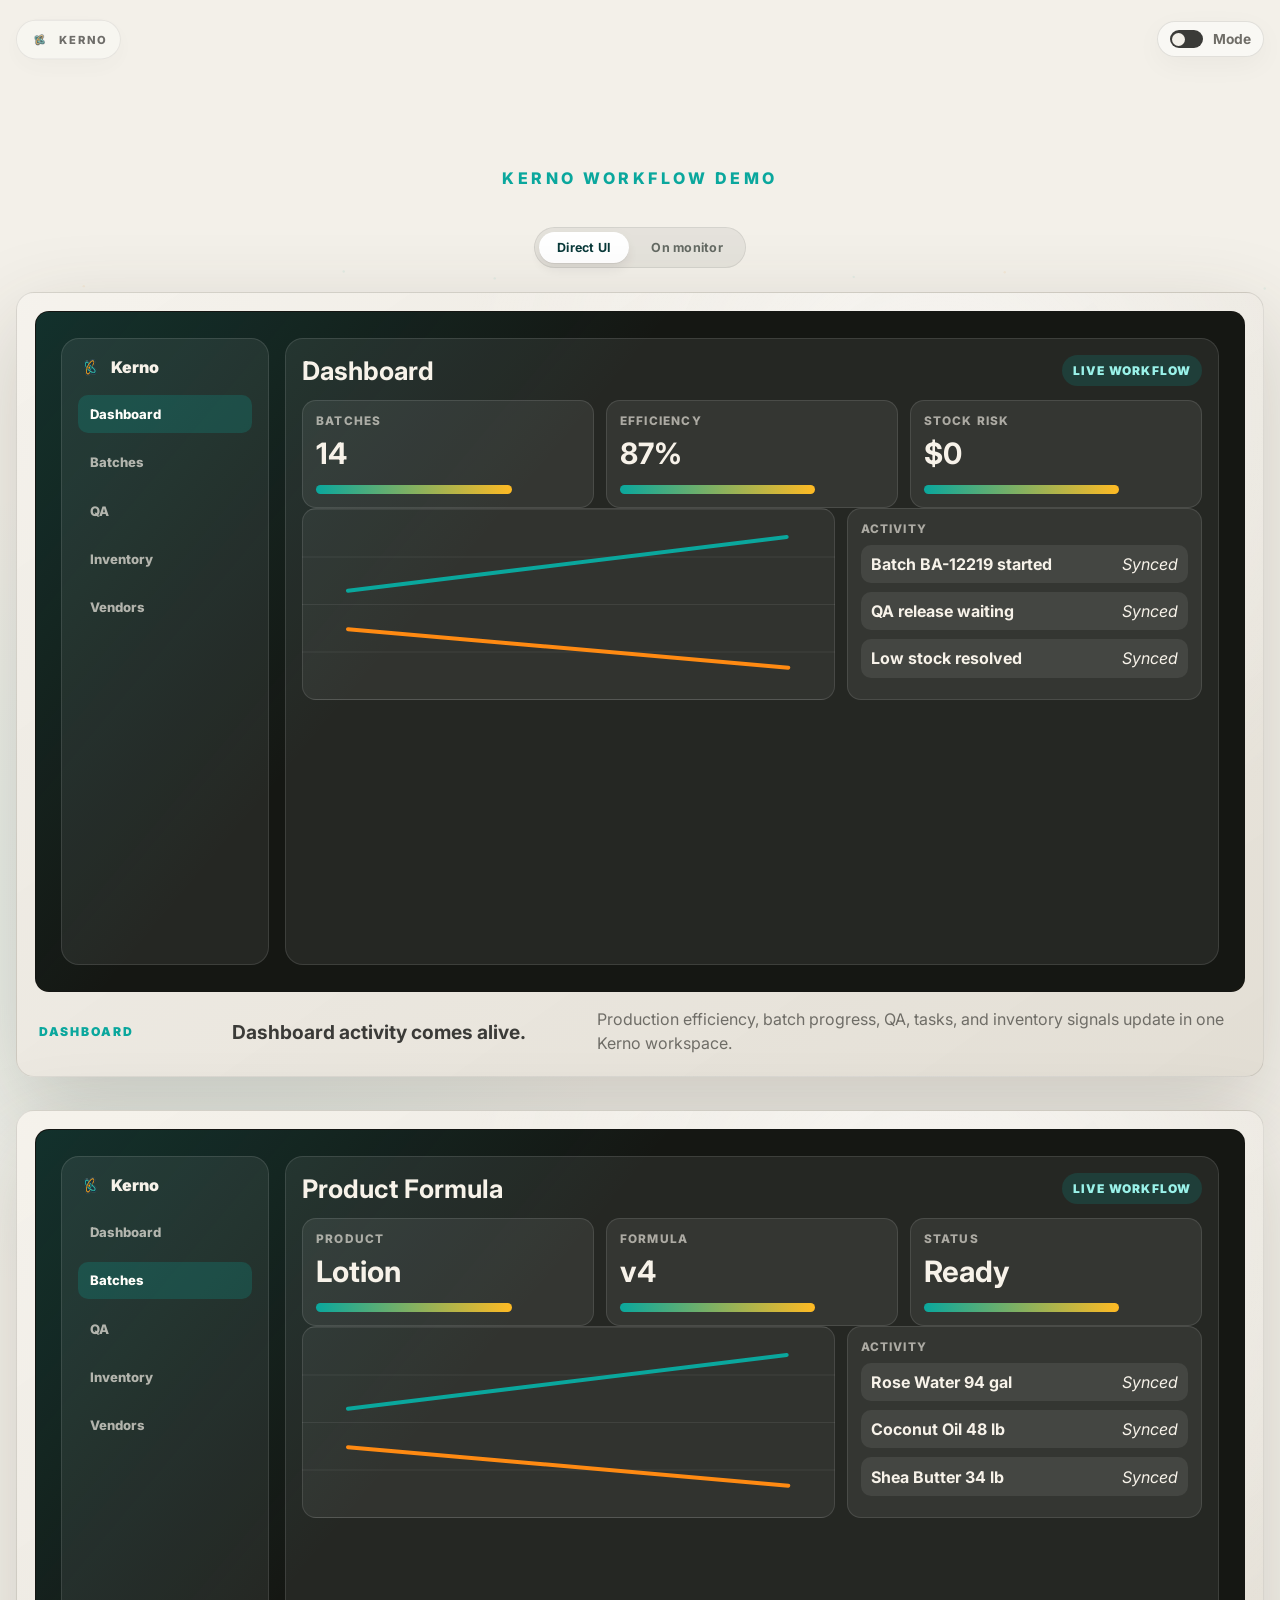
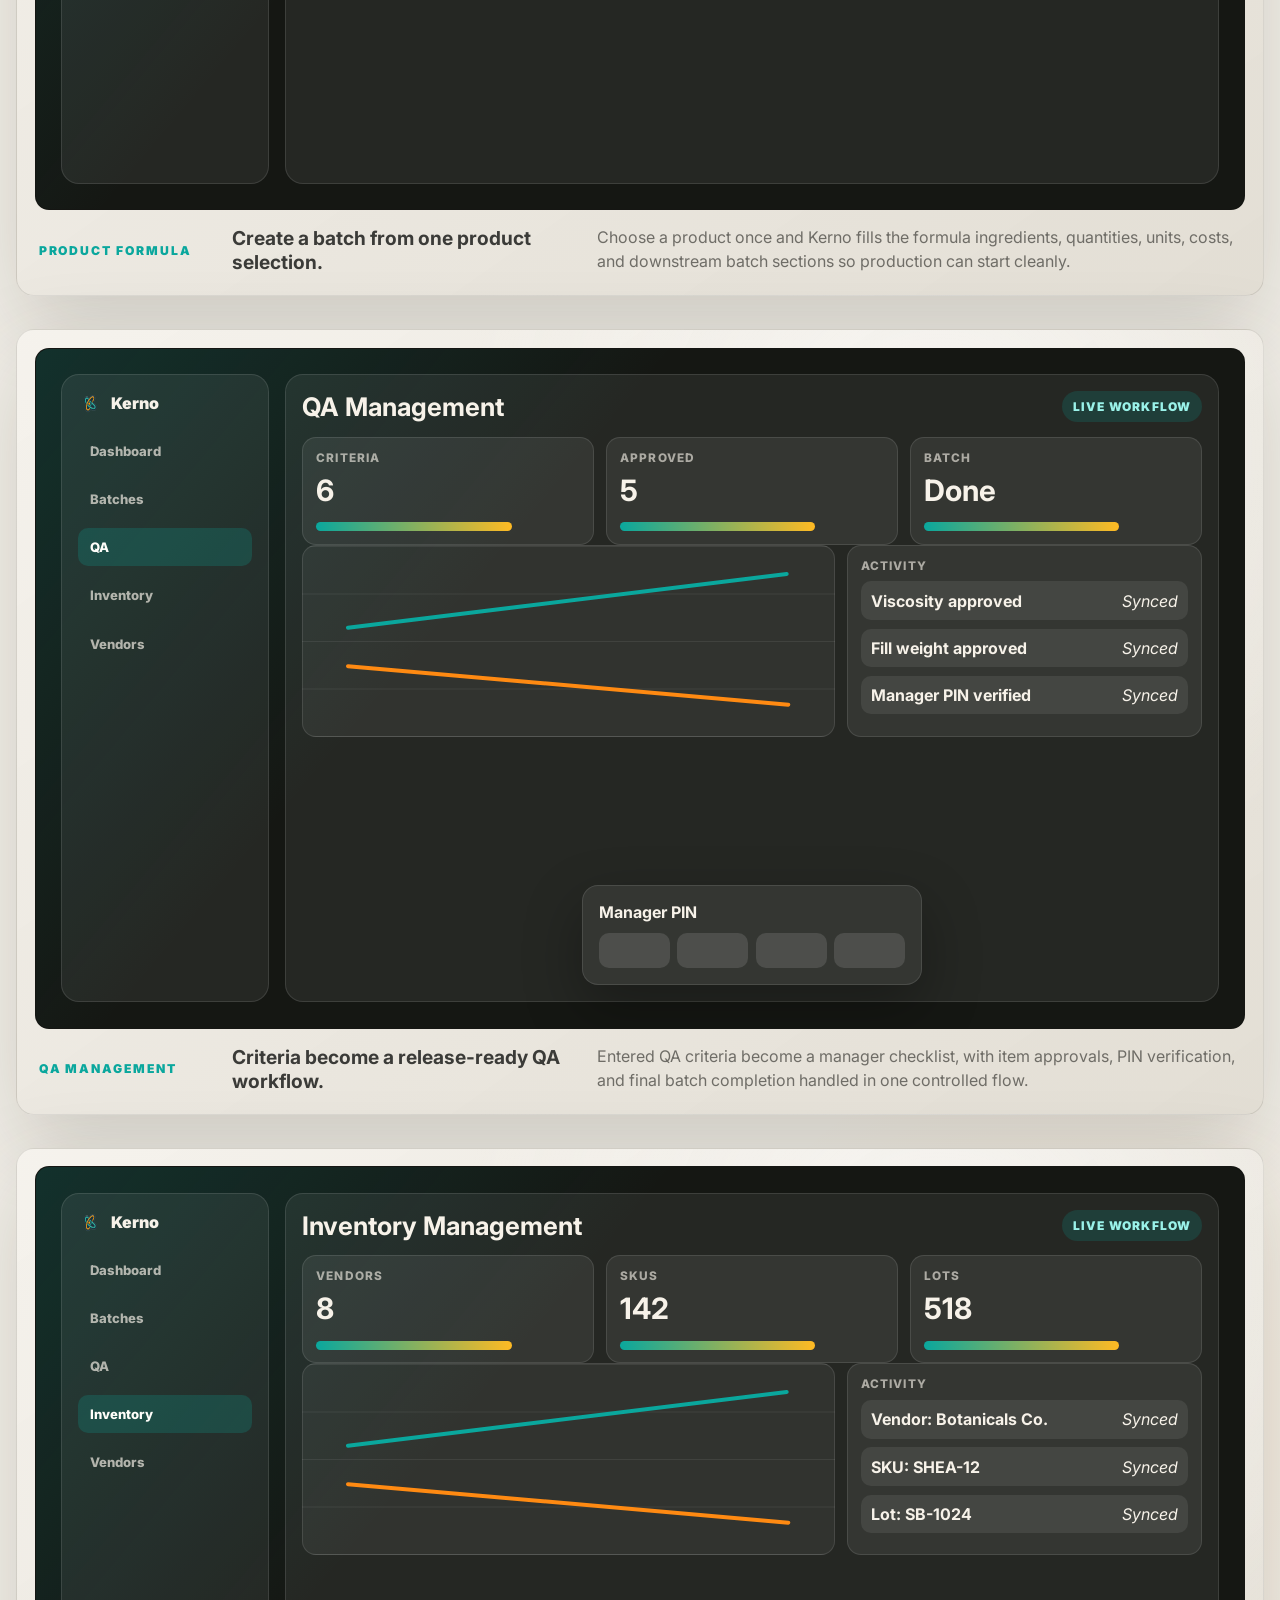
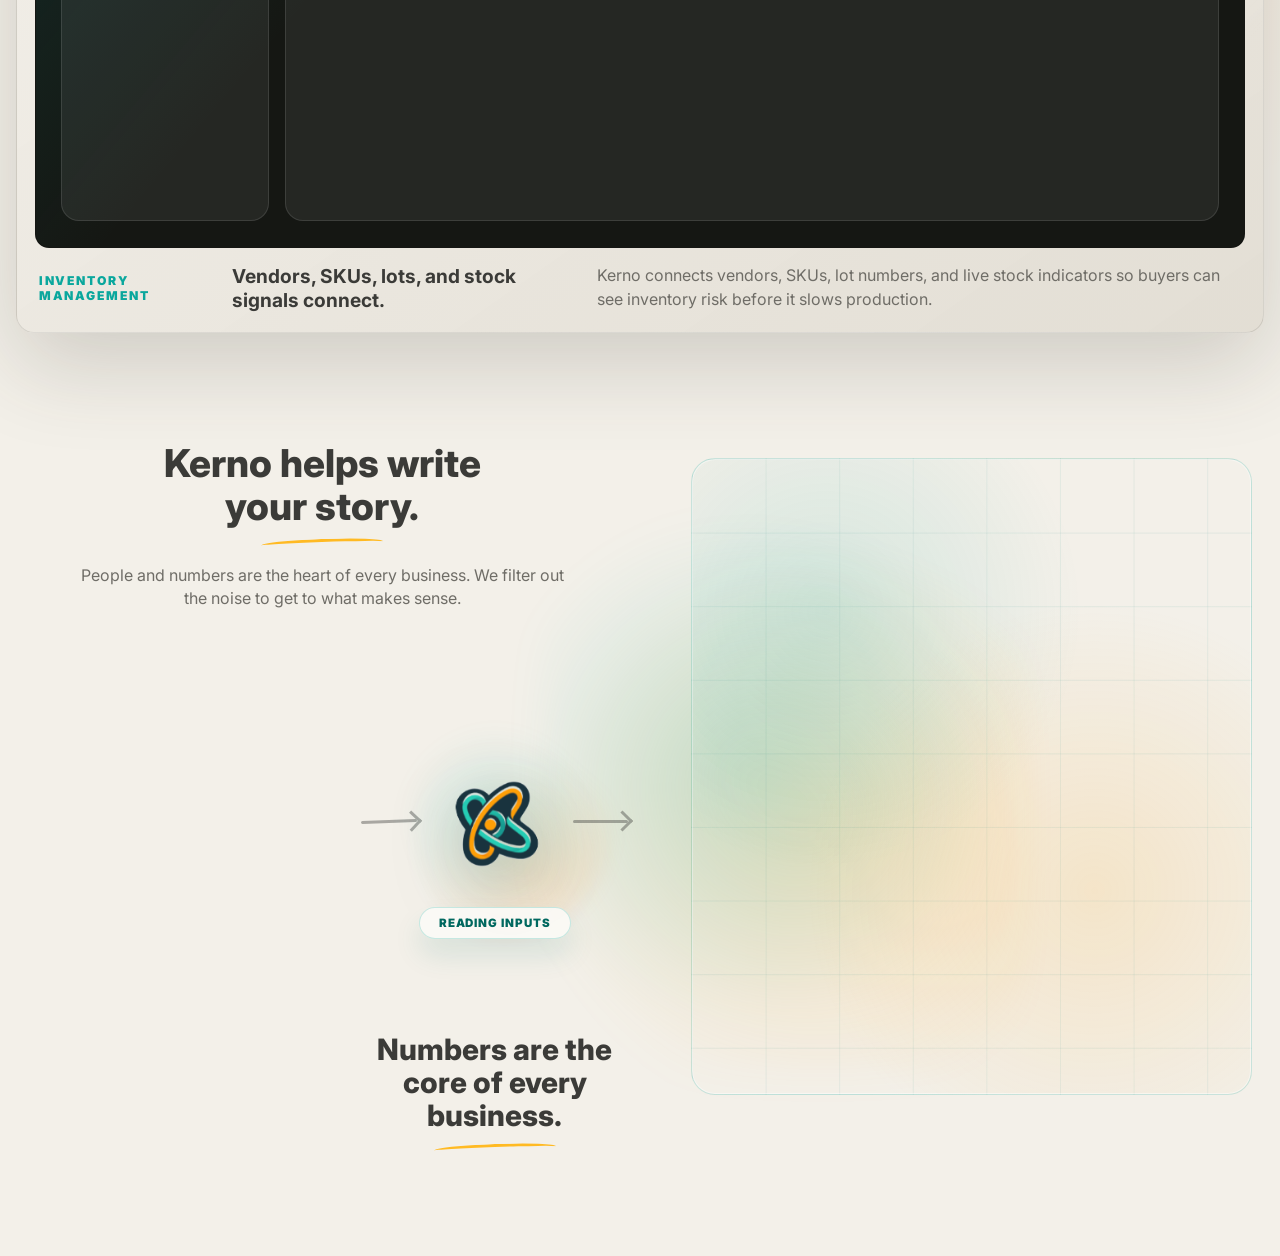
==== index.html @ 2cfb5cd4 "Update Kerno preview assets" ====
<!doctype html>
<html lang="en">
  <head>
    <meta charset="utf-8" />
    <meta name="viewport" content="width=device-width, initial-scale=1" />
    <meta name="description" content="Kerno workflow command center demo." />
    <title>Kerno | Workflow Command Center Demo</title>
    <link
      rel="icon"
      href='data:image/svg+xml,<svg xmlns="http://www.w3.org/2000/svg" viewBox="0 0 64 64"><rect width="64" height="64" rx="14" fill="%23009f93"/><path d="M18 17h28v8H27v8h16v8H27v12h-9z" fill="%23fffefa"/></svg>'
    />
    <link rel="preconnect" href="https://fonts.googleapis.com" />
    <link rel="preconnect" href="https://fonts.gstatic.com" crossorigin />
    <link
      href="https://fonts.googleapis.com/css2?family=Caveat:wght@500;600;700&family=Instrument+Serif:ital@0;1&family=Inter:wght@400;500;600;700;800&display=swap"
      rel="stylesheet"
    />
    <link rel="stylesheet" href="/styles.css" />
  </head>
  <body>
    <canvas id="ambientCanvas" class="ambient-canvas" aria-hidden="true"></canvas>
    <a class="skip-link" href="#demo">Skip to demo</a>

    <header class="topbar" aria-label="Primary">
      <a class="brand brand-subtle" href="#top" aria-label="Kerno">
        <img class="brand-logo" src="/kerno-logo.png" alt="" />
        <span>Kerno</span>
      </a>
      <button class="theme-toggle magnetic" type="button" aria-label="Toggle light or dark mode" data-theme-toggle>
        <span class="toggle-track"><span class="toggle-thumb"></span></span>
        <span>Mode</span>
      </button>
    </header>

    <main id="top">
      <section class="intro demo-hero" aria-labelledby="hero-title">
        <p class="eyebrow">Kerno Workflow Demo</p>
        <h1 id="hero-title" class="visually-hidden">Kerno workflow demo</h1>
      </section>

      <section class="demo-showcase" id="demo" aria-label="Kerno workflow video demo" data-display="direct">
        <div class="display-toggle" role="tablist" aria-label="Display mode">
          <button type="button" class="display-toggle-btn is-active" data-display-mode="direct" role="tab" aria-selected="true">Direct UI</button>
          <button type="button" class="display-toggle-btn" data-display-mode="monitor" role="tab" aria-selected="false">On monitor</button>
        </div>
        <div class="demo-workbench">
          <article class="demo-feature demo-feature--dashboard">
            <div class="demo-player-card">
              <div class="demo-player-shell">
                <video
                  class="workflow-video"
                  src="/assets/videos/kerno-dashboard-demo.mp4"
                  poster="/assets/videos/kerno-dashboard-demo.svg"
                  autoplay
                  muted
                  loop
                  playsinline
                ></video>
                <div class="video-fallback" data-fallback="dashboard" aria-hidden="true"></div>
              </div>
              <div class="demo-caption">
                <span>Dashboard</span>
                <strong>Dashboard activity comes alive.</strong>
                <p>Production efficiency, batch progress, QA, tasks, and inventory signals update in one Kerno workspace.</p>
              </div>
            </div>
          </article>

          <article class="demo-feature demo-feature--formula">
            <div class="demo-player-card">
              <div class="demo-player-shell">
                <video
                  class="workflow-video"
                  src="/assets/videos/kerno-product-formula-demo.mp4"
                  poster="/assets/videos/kerno-product-formula-demo.svg"
                  autoplay
                  muted
                  loop
                  playsinline
                ></video>
                <div class="video-fallback" data-fallback="formula" aria-hidden="true"></div>
              </div>
              <div class="demo-caption">
                <span>Product Formula</span>
                <strong>Create a batch from one product selection.</strong>
                <p>Choose a product once and Kerno fills the formula ingredients, quantities, units, costs, and downstream batch sections so production can start cleanly.</p>
              </div>
            </div>
          </article>

          <article class="demo-feature demo-feature--qa">
            <div class="demo-player-card">
              <div class="demo-player-shell">
                <video
                  class="workflow-video"
                  src="/assets/videos/kerno-qa-management-demo.mp4"
                  poster="/assets/videos/kerno-qa-management-demo.svg"
                  autoplay
                  muted
                  loop
                  playsinline
                ></video>
                <div class="video-fallback" data-fallback="qa" aria-hidden="true"></div>
              </div>
              <div class="demo-caption">
                <span>QA Management</span>
                <strong>Criteria become a release-ready QA workflow.</strong>
                <p>Entered QA criteria become a manager checklist, with item approvals, PIN verification, and final batch completion handled in one controlled flow.</p>
              </div>
            </div>
          </article>

          <article class="demo-feature demo-feature--inventory">
            <div class="demo-player-card">
              <div class="demo-player-shell">
                <video
                  class="workflow-video"
                  src="/assets/videos/kerno-inventory-management-demo.mp4"
                  poster="/assets/videos/kerno-inventory-management-demo.svg"
                  autoplay
                  muted
                  loop
                  playsinline
                ></video>
                <div class="video-fallback" data-fallback="inventory" aria-hidden="true"></div>
              </div>
              <div class="demo-caption">
                <span>Inventory Management</span>
                <strong>Vendors, SKUs, lots, and stock signals connect.</strong>
                <p>Kerno connects vendors, SKUs, lot numbers, and live stock indicators so buyers can see inventory risk before it slows production.</p>
              </div>
            </div>
          </article>
        </div>
      </section>

      <section class="kerno-flow" id="kernoFlow" aria-labelledby="kernoTitle" data-loop-phase="idle">
        <div class="kerno-stage">
          <div class="kerno-copy-panel">
            <h2 id="kernoTitle">Kerno helps write<br />your story.</h2>
            <span class="copy-swoosh" aria-hidden="true"></span>
            <p>People and numbers are the heart of every business. We filter out the noise to get to what makes sense.</p>
          </div>

          <div class="manual-chaos" aria-label="Manual work before Kerno">
            <!-- Each item is hidden by default and only appears during its own cycle phase.
                 An item enters from off-screen left (placed by a brief hand silhouette),
                 settles briefly at the drop point, then is absorbed into the Kerno core.
                 It never returns — the next cycle introduces the next input. -->
            <article class="sticky-note sticky-note--stock flow-token cycle-item cycle-item--stock" aria-hidden="true">
              <span>Coconut oil down to<br />10 lb — order before<br />Friday's lotion run</span>
            </article>
            <div class="spreadsheet-token spreadsheet-token--b flow-token cycle-item cycle-item--batch" data-file="Batch_Schedule_May.xlsx" aria-hidden="true"></div>
            <article class="sticky-note sticky-note--vendor flow-token cycle-item cycle-item--po" aria-hidden="true">
              <span>Vanilla Haze still owes<br />ETA on PO #4421 —<br />call before noon</span>
            </article>
            <div class="spreadsheet-token spreadsheet-token--a flow-token cycle-item cycle-item--impact" data-file="Inventory_Counts_Week22.xlsx" aria-hidden="true"></div>
            <!-- Hand silhouette — moves in from off-screen left to place each item,
                 then retracts. Single shared element; CSS retimes per phase. -->
            <span class="ingest-hand" aria-hidden="true">
              <svg viewBox="0 0 64 64" width="64" height="64">
                <path d="M2 36 L18 30 C22 28, 28 27, 34 28 L48 30 L48 38 L34 42 C28 44, 22 44, 18 42 L2 42 Z"
                      fill="#d8c2a3" stroke="#a78663" stroke-width="0.8" stroke-linejoin="round"/>
                <path d="M14 30 L14 22 C14 19, 18 19, 18 22 L18 30"
                      fill="#d8c2a3" stroke="#a78663" stroke-width="0.6"/>
                <path d="M22 28 L22 19 C22 16, 26 16, 26 19 L26 29"
                      fill="#d8c2a3" stroke="#a78663" stroke-width="0.6"/>
                <path d="M30 28 L30 21 C30 18, 34 18, 34 21 L34 29"
                      fill="#d8c2a3" stroke="#a78663" stroke-width="0.6"/>
                <path d="M38 28 L38 23 C38 21, 42 21, 42 23 L42 30"
                      fill="#d8c2a3" stroke="#a78663" stroke-width="0.6"/>
              </svg>
            </span>
          </div>

          <div class="kerno-engine" aria-label="Kerno processing engine">
            <div class="funnel-line funnel-line--left" aria-hidden="true"></div>
            <div class="kerno-core" id="kernoMark">
              <div class="processing-orbit" aria-hidden="true"></div>
              <img src="/kerno-logo.png" alt="Kerno logo" class="kerno-logo" />
              <span class="processing-label" id="processingLabel">Reading inputs</span>
            </div>
            <div class="funnel-line funnel-line--right" aria-hidden="true"></div>
          </div>

          <div class="organized-output" aria-label="Organized Kerno output">
            <div class="kerno-dashboard-preview kerno-module-field">
              <div class="dash-main">
                <div class="activity-strip dash-focus-surface" data-output="impact">
                  <strong>Activity Summary</strong>
                  <span data-output="impact" id="activityBadge">Production Efficiency: 87%</span>
                </div>

                <div class="dash-metrics">
                  <article class="dash-metric dash-focus-surface dash-metric--progress" data-output="batch">
                    <b id="metricProgressLabel">14 batches in progress</b>
                    <span class="metric-delta" id="metricProgressDelta">+1 batch</span>
                    <small id="metricProgressMeta">Production Cost</small>
                    <strong id="metricProgressValue">$12,400</strong>
                    <em id="metricProgressNote">Batch protected</em>
                  </article>
                  <article class="dash-metric dash-focus-surface dash-metric--waiting" data-output="stock">
                    <b id="metricWaitingLabel">5 batches waiting</b>
                    <span class="metric-delta" id="metricWaitingDelta">+$1,650 risk</span>
                    <small id="metricWaitingMeta">Value at Risk</small>
                    <strong id="metricWaitingValue">$6,200</strong>
                    <em id="metricWaitingNote">Stock issue found</em>
                  </article>
                  <article class="dash-metric dash-focus-surface dash-metric--qa" data-output="po">
                    <b id="metricQaLabel">Supplier follow-up</b>
                    <span class="metric-delta" id="metricQaDelta">PO updated</span>
                    <small id="metricQaMeta">PO Status</small>
                    <strong id="metricQaValue">Awaiting date</strong>
                    <em id="metricQaNote">Request sent</em>
                  </article>
                </div>

                <div class="dash-grid">
                  <article class="production-chart dash-focus-surface" data-output="chart">
                    <div class="chart-head">
                      <strong>Production Rate</strong>
                      <span><i></i>Completed</span>
                      <span><i></i>In progress</span>
                    </div>
                    <svg viewBox="0 0 360 180" role="img" aria-label="Production chart updating" class="prod-chart-svg">
                      <path class="chart-grid" d="M24 28H336M24 64H336M24 100H336M24 136H336" />
                      <path class="chart-fill" id="chartFill" d="M24 124 L76 102 L128 86 L180 52 L232 74 L284 102 L336 58 L336 154 L24 154 Z" />
                      <path class="chart-line chart-line--done" id="chartDone" d="M24 124 L76 102 L128 86 L180 52 L232 74 L284 102 L336 58" />
                      <path class="chart-line chart-line--work" id="chartWork" d="M24 140 L76 120 L128 130 L180 108 L232 144 L284 118 L336 96" />
                      <!-- Live ticker dot — JS positions it at the rightmost endpoint of the done line -->
                      <circle id="chartPulse" class="chart-pulse" cx="336" cy="58" r="3.4" />
                      <circle id="chartPulseRing" class="chart-pulse-ring" cx="336" cy="58" r="3.4" />
                    </svg>
                  </article>

                  <article class="stockout-card dash-focus-surface" data-output="stock">
                    <strong id="stockoutTitle">Inventory Stockout</strong>
                    <div class="mini-bars" aria-hidden="true">
                      <span id="stockBarA" style="--bar: 52%"><b>25</b><em>Shea Butter</em></span>
                      <span class="green" id="stockBarB" style="--bar: 90%"><b>45</b><em>Rose Extract</em></span>
                      <span class="red" id="stockBarC" style="--bar: 22%"><b>10</b><em>Coconut Oil</em></span>
                    </div>
                  </article>
                </div>

                <div class="dash-chips dash-focus-surface" data-output="impact" aria-label="Live operational updates">
                  <span id="impactChipA">+ PO drafted</span>
                  <span id="impactChipB">+ Batch queued</span>
                  <span id="impactChipC">+ Cost risk flagged</span>
                </div>

                <article class="business-impact dash-focus-surface dash-focus-persistent" data-output="impact">
                  <b id="impactTitle">Kerno turns the note into business movement.</b>
                  <span id="impactBody">It detects the shortage, protects the waiting batch, drafts the supplier follow-up, and refreshes the dashboard so the team knows what changed.</span>
                </article>
              </div>

              <div class="dash-action-menu" id="dashActionMenu" aria-hidden="true">
                <button type="button" class="dash-action-item is-undo" id="dashUndoAction" tabindex="-1">Undo recent automation</button>
                <button type="button" class="dash-action-item" tabindex="-1">View activity log</button>
                <button type="button" class="dash-action-item" tabindex="-1">Open batch details</button>
              </div>

              <div class="dash-cursor" id="dashCursor" aria-hidden="true">
                <span class="dash-cursor-tip"></span>
              </div>
            </div>
          </div>

          <div class="kerno-bottom-copy">
            <strong>Numbers are the<br />core of every business.</strong>
            <span class="copy-swoosh" aria-hidden="true"></span>
          </div>
        </div>
      </section>
    </main>

    <script type="module" src="/script.js"></script>
  <!-- Cloudflare Pages Analytics --><script defer src='https://static.cloudflareinsights.com/beacon.min.js' data-cf-beacon='{"token": "b885cd24268b4ca9bf0bc2f19086f898"}'></script><!-- Cloudflare Pages Analytics --></body>
</html>
---- styles.css ----
:root {
  color-scheme: light;
  --bg: #f3f0e9;
  --paper: #fbfaf6;
  --paper-soft: #f5f2ec;
  --surface: rgba(255, 255, 252, 0.9);
  --ink: #3b3b38;
  --muted: #6f6d67;
  --quiet: #aaa59b;
  --line: rgba(44, 43, 38, 0.12);
  --line-strong: rgba(44, 43, 38, 0.2);
  --accent: #0aa79d;
  --accent-dark: #00685f;
  --orange: #ff8a12;
  --yellow: #ffba23;
  --blue: #176bc2;
  --green: #03a95a;
  --red: #ee120c;
  --shadow: 0 22px 60px rgba(59, 55, 45, 0.14);
  --shadow-strong: 0 30px 90px rgba(58, 54, 45, 0.2);
  --radius: 18px;
  --radius-sm: 10px;
  --max: 1380px;
  --ease: cubic-bezier(0.22, 1, 0.36, 1);
  --spring: cubic-bezier(0.16, 1.22, 0.32, 1);
}

[data-theme="dark"] {
  color-scheme: dark;
  --bg: #11120f;
  --paper: #1b1c18;
  --paper-soft: #22231f;
  --surface: rgba(31, 32, 28, 0.9);
  --ink: #f5f1e9;
  --muted: #c5bfb4;
  --quiet: #817c73;
  --line: rgba(245, 241, 233, 0.13);
  --line-strong: rgba(245, 241, 233, 0.22);
  --shadow: 0 22px 60px rgba(0, 0, 0, 0.34);
  --shadow-strong: 0 30px 90px rgba(0, 0, 0, 0.46);
}

* { box-sizing: border-box; }
html { scroll-behavior: smooth; }
body {
  min-width: 320px;
  margin: 0;
  background:
    radial-gradient(circle at 16% 20%, rgba(10, 167, 157, 0.08), transparent 28rem),
    radial-gradient(circle at 84% 68%, rgba(255, 138, 18, 0.08), transparent 25rem),
    var(--bg);
  color: var(--ink);
  font-family: Inter, system-ui, sans-serif;
  letter-spacing: 0;
}

button, a { font: inherit; color: inherit; }
button { border: 0; }
a { text-decoration: none; }
:focus-visible {
  outline: 3px solid color-mix(in srgb, var(--accent) 65%, white);
  outline-offset: 4px;
}

.visually-hidden {
  position: absolute;
  width: 1px;
  height: 1px;
  padding: 0;
  margin: -1px;
  overflow: hidden;
  clip: rect(0, 0, 0, 0);
  white-space: nowrap;
  border: 0;
}

.ambient-canvas {
  position: fixed;
  inset: 0;
  z-index: -2;
  width: 100%;
  height: 100%;
  opacity: 0.42;
}

.skip-link {
  position: fixed;
  left: 1rem;
  top: 1rem;
  z-index: 50;
  transform: translateY(-140%);
  padding: 0.7rem 0.9rem;
  border-radius: 999px;
  background: var(--paper);
  border: 1px solid var(--line);
}
.skip-link:focus { transform: translateY(0); }

.topbar {
  width: min(var(--max), calc(100% - 2rem));
  margin: 0 auto;
  padding: 1.1rem 0;
  display: flex;
  align-items: center;
  justify-content: space-between;
  gap: 1rem;
}

.brand, .theme-toggle {
  display: inline-flex;
  align-items: center;
  gap: 0.65rem;
  border: 1px solid var(--line);
  border-radius: 999px;
  background: color-mix(in srgb, var(--paper) 84%, transparent);
  box-shadow: 0 8px 28px rgba(0, 0, 0, 0.04);
}
.brand {
  padding: 0.62rem 0.85rem;
  font-weight: 800;
  font-size: 0.76rem;
  letter-spacing: 0.18em;
  text-transform: uppercase;
}
.brand-subtle {
  opacity: 0.72;
  transform: scale(0.92);
  transform-origin: left center;
  transition: opacity 220ms var(--ease), transform 220ms var(--ease);
}
.brand-subtle:hover {
  opacity: 1;
  transform: scale(0.96);
}
.brand-logo {
  width: 1.35rem;
  height: 1.35rem;
  object-fit: contain;
}
.theme-toggle {
  padding: 0.5rem 0.72rem;
  cursor: pointer;
  color: var(--muted);
  font-size: 0.86rem;
  font-weight: 700;
}
.toggle-track {
  width: 2.1rem;
  height: 1.15rem;
  padding: 0.16rem;
  border-radius: 999px;
  background: var(--ink);
}
.toggle-thumb {
  display: block;
  width: 0.82rem;
  height: 0.82rem;
  border-radius: 50%;
  background: var(--bg);
  transition: transform 240ms var(--ease);
}
[data-theme="dark"] .toggle-thumb { transform: translateX(0.95rem); }

.intro {
  width: min(var(--max), calc(100% - 2rem));
  margin: 0 auto;
  padding: clamp(2rem, 5vw, 4.7rem) 0 clamp(2rem, 4vw, 3.8rem);
  text-align: center;
}
.eyebrow {
  margin: 0 0 0.85rem;
  color: var(--accent);
  font-size: clamp(0.78rem, 0.68rem + 0.45vw, 1rem);
  font-weight: 800;
  letter-spacing: 0.22em;
  text-transform: uppercase;
}
h1, h2, h3, p { margin-top: 0; }
h1 {
  margin-bottom: 1.2rem;
  font-size: clamp(3rem, 6.2vw, 6.25rem);
  line-height: 0.98;
  font-weight: 800;
}
h1 em {
  font-family: "Instrument Serif", Georgia, serif;
  font-weight: 400;
}
.intro p:not(.eyebrow) {
  width: min(860px, 100%);
  margin: 0 auto;
  color: var(--muted);
  font-size: clamp(1.08rem, 1.7vw, 1.55rem);
  line-height: 1.42;
}

.demo-shell {
  width: min(var(--max), calc(100% - 2rem));
  margin: 0 auto;
  display: grid;
  grid-template-columns: minmax(330px, 0.7fr) minmax(650px, 1fr);
  gap: 1.25rem;
  align-items: stretch;
  padding-bottom: clamp(2.4rem, 5vw, 5rem);
}

.capability-column {
  position: relative;
  z-index: 2;
}
.capability-list {
  display: grid;
  gap: 0.75rem;
}
.capability-card {
  position: relative;
  display: grid;
  grid-template-columns: 3.25rem 1fr;
  gap: 1rem;
  width: 100%;
  padding: 1.18rem 1.25rem;
  border: 1px solid transparent;
  border-radius: var(--radius);
  background: color-mix(in srgb, var(--paper) 78%, transparent);
  box-shadow: 0 10px 24px rgba(42, 39, 32, 0.04);
  text-align: left;
  cursor: pointer;
  transition: transform 240ms var(--spring), background 240ms var(--ease), border 240ms var(--ease), box-shadow 240ms var(--ease);
  overflow: hidden;
}
.capability-card::before {
  content: "";
  position: absolute;
  inset: 0 auto 0 0;
  width: 5px;
  background: var(--accent);
  opacity: 0;
}
.capability-card:hover { transform: translateX(4px); box-shadow: var(--shadow); }
.capability-card[aria-selected="true"] {
  background: var(--paper);
  border-color: var(--line);
  box-shadow: var(--shadow);
}
.capability-card[aria-selected="true"]::before { opacity: 1; }
.capability-card.is-expanded {
  min-height: 220px;
}
.cap-icon {
  display: grid;
  place-items: center;
  width: 3.25rem;
  height: 3.25rem;
  border-radius: var(--radius-sm);
  background: color-mix(in srgb, var(--accent) 12%, var(--paper-soft));
  color: var(--accent-dark);
  font-weight: 900;
}
.cap-copy strong {
  display: block;
  margin-bottom: 0.45rem;
  font-size: clamp(1.15rem, 1.6vw, 1.55rem);
}
.cap-copy span {
  display: block;
  color: var(--muted);
  font-size: clamp(0.96rem, 1.25vw, 1.18rem);
  line-height: 1.38;
}
.cap-detail {
  display: grid;
  grid-column: 2;
  grid-template-rows: 0fr;
  transition: grid-template-rows 280ms var(--ease), margin 280ms var(--ease);
}
.cap-detail > div {
  overflow: hidden;
}
.capability-card.is-expanded .cap-detail {
  grid-template-rows: 1fr;
  margin-top: 0.9rem;
}
.cap-detail p {
  margin: 0 0 0.8rem;
  color: var(--muted);
  line-height: 1.48;
}
.cap-detail ul {
  display: grid;
  gap: 0.45rem;
  margin: 0;
  padding: 0;
  list-style: none;
}
.cap-detail li {
  display: flex;
  gap: 0.5rem;
  color: var(--ink);
  font-size: 0.92rem;
}
.cap-detail li::before {
  content: "";
  width: 0.45rem;
  height: 0.45rem;
  margin-top: 0.42rem;
  border-radius: 50%;
  background: var(--accent);
  flex: 0 0 auto;
}
.command-center {
  position: relative;
  min-height: auto;
  padding: 1rem 1.05rem 1.15rem;
  border: 1px solid var(--line);
  border-radius: 34px;
  background: linear-gradient(145deg, color-mix(in srgb, var(--paper-soft) 94%, transparent), color-mix(in srgb, #d9d3c7 70%, var(--paper)));
  box-shadow: var(--shadow-strong);
  overflow: hidden;
  transform-style: preserve-3d;
  transform: perspective(1200px) rotateX(var(--rx, 0deg)) rotateY(var(--ry, 0deg));
  transition: transform 360ms var(--ease);
}
.stage-light {
  position: absolute;
  inset: -30%;
  background: radial-gradient(circle at var(--mx, 50%) var(--my, 38%), rgba(255, 255, 255, 0.7), transparent 26rem);
  pointer-events: none;
}
.section-one-header,
.section-one-overview,
.section-one-stage {
  position: relative;
  z-index: 2;
}
.section-one-header {
  display: flex;
  align-items: flex-start;
  justify-content: space-between;
  gap: 1rem;
  margin-bottom: 0.95rem;
}
.section-one-header .eyebrow {
  margin-bottom: 0.45rem;
}
.section-one-header h2 {
  margin: 0;
  font-size: clamp(1.9rem, 2.7vw, 2.95rem);
  line-height: 0.98;
}
.section-one-status {
  display: grid;
  gap: 0.35rem;
  max-width: 24rem;
  padding: 0.95rem 1rem;
  border: 1px solid var(--line);
  border-radius: 18px;
  background: color-mix(in srgb, var(--paper) 88%, transparent);
  box-shadow: 0 18px 34px rgba(52, 45, 34, 0.08);
}
.section-one-status span {
  color: var(--accent);
  font-size: 0.72rem;
  font-weight: 900;
  letter-spacing: 0.16em;
  text-transform: uppercase;
}
.section-one-status strong {
  color: var(--ink);
  font-size: 0.88rem;
  line-height: 1.45;
}
.section-one-overview {
  display: block;
  margin-bottom: 0.95rem;
}
.mini-kerno-shell {
  display: grid;
  grid-template-columns: 118px minmax(0, 1fr);
  border: 1px solid rgba(31, 59, 69, 0.12);
  border-radius: 26px;
  background: linear-gradient(180deg, rgba(255, 255, 252, 0.94), rgba(244, 241, 235, 0.98));
  box-shadow: 0 24px 42px rgba(53, 45, 35, 0.12);
  overflow: hidden;
}
.mini-kerno-nav {
  display: grid;
  align-content: start;
  gap: 0.28rem;
  padding: 1rem 0.7rem;
  background: linear-gradient(180deg, #315f6b, #183c48);
  color: white;
}
.mini-kerno-nav strong {
  margin: 0 auto 0.95rem;
  font-size: 1.05rem;
  letter-spacing: 0.08em;
  text-transform: uppercase;
}
.mini-kerno-nav span {
  display: block;
  padding: 0.56rem 0.68rem;
  border-radius: 10px;
  color: rgba(255, 255, 255, 0.78);
  font-size: 0.66rem;
  font-weight: 800;
}
.mini-kerno-nav .is-active {
  background: rgba(255, 255, 255, 0.16);
  color: white;
}
.mini-kerno-main {
  display: grid;
  gap: 0.7rem;
  padding: 0.95rem;
}
.mini-kerno-topbar,
.mini-kerno-activity,
.mini-surface-head {
  display: flex;
  align-items: center;
  justify-content: space-between;
  gap: 0.7rem;
}
.mini-kerno-topbar strong,
.mini-surface-head strong {
  font-size: 0.9rem;
}
.mini-kerno-actions,
.mini-activity-badges {
  display: flex;
  align-items: center;
  flex-wrap: wrap;
  justify-content: flex-end;
  gap: 0.45rem;
}
.mini-kerno-pill,
.mini-activity-badges span {
  padding: 0.38rem 0.62rem;
  border-radius: 999px;
  font-size: 0.64rem;
  font-weight: 900;
}
.mini-kerno-pill--accent {
  background: var(--accent);
  color: white;
}
.mini-kerno-pill--quiet {
  background: rgba(24, 60, 72, 0.08);
  color: #2b4d55;
}
.mini-kerno-activity {
  padding: 0.68rem 0.8rem;
  border: 1px solid rgba(31, 59, 69, 0.08);
  border-radius: 14px;
  background: white;
}
.mini-kerno-activity strong,
.mini-surface-head span {
  color: var(--muted);
  font-size: 0.68rem;
  font-weight: 800;
}
.mini-activity-badges span {
  border: 1px solid rgba(3, 169, 90, 0.22);
  background: rgba(3, 169, 90, 0.1);
  color: #058949;
}
.mini-activity-badges .is-warm {
  border-color: rgba(255, 138, 18, 0.24);
  background: rgba(255, 138, 18, 0.12);
  color: #9a6300;
}
.mini-kerno-stats {
  display: grid;
  grid-template-columns: repeat(4, minmax(0, 1fr));
  gap: 0.7rem;
}
.overview-card {
  padding: 0.95rem 1rem;
  border: 1px solid rgba(32, 38, 46, 0.08);
  border-radius: 16px;
  background: white;
  box-shadow: 0 18px 30px rgba(53, 45, 35, 0.08);
  transition: transform 320ms var(--spring), box-shadow 320ms var(--ease), border-color 320ms var(--ease), background 320ms var(--ease);
}
.overview-card span,
.overview-card small {
  display: block;
}
.overview-card .overview-chip {
  width: max-content;
  max-width: 100%;
  padding: 0.34rem 0.58rem;
  border-radius: 999px;
  background: color-mix(in srgb, var(--paper-soft) 65%, white);
  color: var(--muted);
  font-size: 0.64rem;
  font-weight: 800;
  letter-spacing: 0.04em;
}
.overview-card strong {
  display: block;
  margin: 0.38rem 0 0.25rem;
  color: #1d3338;
  font-size: 1.18rem;
}
.overview-card small {
  color: var(--muted);
  font-size: 0.72rem;
  line-height: 1.38;
}
.overview-card em {
  display: block;
  margin-top: 0.34rem;
  color: #0a785f;
  font-size: 0.68rem;
  font-style: normal;
  font-weight: 800;
}
.overview-card.is-active {
  transform: translateY(-4px);
  border-color: color-mix(in srgb, var(--accent) 38%, var(--line));
  box-shadow: 0 24px 40px rgba(8, 103, 96, 0.14), 0 0 0 5px rgba(10, 167, 157, 0.06);
}
.overview-card.is-amber .overview-chip { background: rgba(255, 186, 35, 0.18); color: #8a6000; }
.overview-card.is-red .overview-chip { background: rgba(230, 57, 70, 0.12); color: #ab2519; }
.overview-card.is-blue .overview-chip { background: rgba(31, 111, 235, 0.12); color: #165db1; }
.overview-card.is-green .overview-chip,
.overview-card.is-teal .overview-chip { background: rgba(3, 169, 90, 0.12); color: #077866; }
.overview-card.is-amber strong { color: #8a6000; }
.overview-card.is-red strong { color: #ab2519; }
.overview-card.is-blue strong { color: #165db1; }
.overview-card.is-green strong,
.overview-card.is-teal strong { color: #077866; }
.mini-kerno-lower {
  display: grid;
  grid-template-columns: minmax(0, 1.1fr) minmax(260px, 0.92fr);
  gap: 0.7rem;
}
.mini-kerno-chart,
.mini-kerno-tasks {
  padding: 0.82rem;
  border: 1px solid rgba(32, 38, 46, 0.08);
  border-radius: 18px;
  background: white;
  box-shadow: 0 16px 26px rgba(53, 45, 35, 0.08);
  transition: transform 280ms var(--spring), box-shadow 280ms var(--ease), border-color 280ms var(--ease);
}
.mini-kerno-chart.is-hot,
.mini-kerno-tasks.is-hot {
  border-color: color-mix(in srgb, var(--accent) 34%, var(--line));
  box-shadow: 0 22px 36px rgba(8, 103, 96, 0.1), 0 0 0 5px rgba(10, 167, 157, 0.05);
}
.mini-trend-grid {
  display: grid;
  grid-template-columns: repeat(7, minmax(0, 1fr));
  grid-auto-rows: 1fr;
  gap: 0.55rem;
  align-items: end;
  min-height: 128px;
  padding: 0.6rem 0.15rem 0.2rem;
  background: repeating-linear-gradient(to top, transparent 0 24px, rgba(32, 38, 46, 0.08) 25px);
}
.mini-trend-grid span {
  display: block;
  height: var(--h);
  min-height: 16px;
  border-radius: 999px 999px 4px 4px;
  opacity: 0.86;
}
.mini-trend-grid .is-primary {
  background: linear-gradient(180deg, rgba(3, 169, 90, 0.84), rgba(3, 169, 90, 0.3));
}
.mini-trend-grid .is-secondary {
  background: linear-gradient(180deg, rgba(255, 138, 18, 0.82), rgba(255, 138, 18, 0.28));
  margin-top: -0.7rem;
}
.mini-trend-grid .is-focus {
  box-shadow: 0 0 0 4px rgba(10, 167, 157, 0.08);
}
.mini-task-list {
  display: grid;
  gap: 0.5rem;
}
.mini-task-row {
  padding: 0.72rem 0.75rem;
  border-radius: 13px;
  background: color-mix(in srgb, var(--paper-soft) 82%, white);
  transition: transform 260ms var(--spring), background 260ms var(--ease), box-shadow 260ms var(--ease);
}
.mini-task-row span,
.mini-task-row small {
  display: block;
}
.mini-task-row span {
  color: var(--muted);
  font-size: 0.66rem;
  font-weight: 800;
  text-transform: uppercase;
}
.mini-task-row strong {
  display: block;
  margin: 0.2rem 0 0.18rem;
  color: #1d3338;
  font-size: 0.84rem;
}
.mini-task-row small {
  color: var(--muted);
  font-size: 0.72rem;
  line-height: 1.38;
}
.mini-task-row.is-active {
  transform: translateX(3px);
  background: linear-gradient(90deg, rgba(10, 167, 157, 0.08), white 78%);
  box-shadow: inset 0 0 0 1px rgba(10, 167, 157, 0.18);
}
.section-one-stage {
  display: grid;
  grid-template-columns: minmax(250px, 0.44fr) minmax(0, 1fr);
  gap: 0.95rem;
  min-height: 500px;
}
.workflow-rail {
  display: grid;
  align-content: start;
  gap: 0.85rem;
  padding: 1rem;
  border: 1px solid rgba(32, 38, 46, 0.08);
  border-radius: 24px;
  background: linear-gradient(180deg, rgba(255, 255, 252, 0.9), rgba(245, 241, 233, 0.92));
  box-shadow: 0 18px 34px rgba(53, 45, 35, 0.1);
}
.workflow-kicker {
  margin: 0 0 0.45rem;
  color: var(--accent);
  font-size: 0.7rem;
  font-weight: 900;
  letter-spacing: 0.18em;
  text-transform: uppercase;
}
.workflow-brief h3 {
  margin: 0 0 0.45rem;
  font-size: 1.4rem;
  line-height: 1.05;
}
.workflow-brief p,
.workflow-coach p,
.workflow-tryout-head p {
  margin: 0;
  color: var(--muted);
  font-size: 0.88rem;
  line-height: 1.5;
}
.workflow-steps {
  display: grid;
  gap: 0.55rem;
  margin: 0;
  padding: 0;
  list-style: none;
}
.workflow-step {
  display: grid;
  grid-template-columns: 2rem 1fr;
  gap: 0.7rem;
  padding: 0.8rem;
  border: 1px solid rgba(32, 38, 46, 0.08);
  border-radius: 16px;
  background: rgba(255, 255, 252, 0.72);
  opacity: 0.74;
  transition: opacity 320ms var(--ease), transform 320ms var(--spring), border-color 320ms var(--ease), background 320ms var(--ease);
}
.workflow-step span {
  display: grid;
  place-items: center;
  width: 2rem;
  height: 2rem;
  border-radius: 999px;
  background: rgba(10, 167, 157, 0.12);
  color: var(--accent-dark);
  font-size: 0.68rem;
  font-weight: 900;
}
.workflow-step strong {
  display: block;
  margin-bottom: 0.2rem;
  font-size: 0.84rem;
}
.workflow-step p {
  margin: 0;
  color: var(--muted);
  font-size: 0.76rem;
  line-height: 1.42;
}
.workflow-step.is-current {
  opacity: 1;
  transform: translateX(4px);
  border-color: color-mix(in srgb, var(--accent) 36%, var(--line));
  background: white;
}
.workflow-step.is-complete {
  opacity: 0.98;
}
.workflow-step.is-complete span {
  background: rgba(3, 169, 90, 0.14);
  color: #08755b;
}
.workflow-coach,
.workflow-tryout {
  padding: 0.95rem;
  border: 1px solid rgba(32, 38, 46, 0.08);
  border-radius: 18px;
  background: rgba(255, 255, 252, 0.82);
}
.workflow-coach span,
.workflow-tryout-head span {
  display: block;
  margin-bottom: 0.32rem;
  color: #9c6a00;
  font-size: 0.72rem;
  font-weight: 900;
  letter-spacing: 0.12em;
  text-transform: uppercase;
}
.workflow-tryout-head {
  margin-bottom: 0.7rem;
}
.tryout-buttons {
  display: grid;
  gap: 0.55rem;
}
.tryout-button {
  display: grid;
  gap: 0.18rem;
  width: 100%;
  padding: 0.82rem 0.9rem;
  border: 1px solid rgba(32, 38, 46, 0.08);
  border-radius: 15px;
  background: white;
  text-align: left;
  cursor: pointer;
  transition: transform 260ms var(--spring), box-shadow 260ms var(--ease), border-color 260ms var(--ease);
}
.tryout-button strong {
  font-size: 0.82rem;
}
.tryout-button span {
  color: var(--muted);
  font-size: 0.72rem;
}
.tryout-button:hover,
.tryout-button.is-active {
  transform: translateY(-2px);
  border-color: color-mix(in srgb, var(--accent) 36%, var(--line));
  box-shadow: 0 16px 26px rgba(8, 103, 96, 0.1);
}
.workflow-panel {
  padding: 1rem;
  border: 1px solid rgba(32, 38, 46, 0.08);
  border-radius: 28px;
  background: linear-gradient(180deg, rgba(255, 255, 252, 0.95), rgba(243, 239, 232, 0.96));
  box-shadow: 0 26px 42px rgba(53, 45, 35, 0.12);
  overflow: hidden;
}
.workspace-shell {
  display: grid;
  gap: 0.85rem;
  animation: panelIn 360ms var(--ease);
}
.workspace-toolbar {
  display: flex;
  align-items: center;
  justify-content: space-between;
  gap: 0.8rem;
  padding: 0.9rem 1rem;
  border-radius: 18px;
  background: linear-gradient(135deg, #244e5b, #173741);
  color: white;
}
.workspace-toolbar strong {
  font-size: 1rem;
}
.workspace-toolbar span {
  padding: 0.36rem 0.62rem;
  border-radius: 999px;
  background: rgba(255, 255, 255, 0.14);
  font-size: 0.68rem;
  font-weight: 900;
}
.workspace-grid {
  display: grid;
  gap: 0.8rem;
}
.workspace-grid--inventory {
  grid-template-columns: minmax(0, 1.15fr) minmax(220px, 0.78fr) minmax(240px, 0.9fr);
}
.workspace-grid--starter {
  grid-template-columns: minmax(0, 1.05fr) minmax(280px, 0.92fr);
}
.workspace-grid--manufacturing {
  grid-template-columns: minmax(0, 1.1fr) minmax(280px, 0.9fr);
}
.workspace-grid--purchasing {
  grid-template-columns: minmax(0, 1.05fr) minmax(220px, 0.72fr) minmax(240px, 0.88fr);
}
.workspace-grid--warehousing {
  grid-template-columns: minmax(0, 1.2fr) minmax(240px, 0.85fr);
}
.workspace-grid--warehousing .workspace-card--action {
  grid-column: 1 / -1;
}
.workspace-grid--warehousing .workspace-card--action .action-sheet {
  display: grid;
  grid-template-columns: repeat(3, minmax(0, 1fr));
  gap: 0.6rem;
}
.workspace-grid--warehousing .workspace-card--action .action-sheet p {
  margin: 0;
  padding: 0.6rem 0.75rem;
  border-radius: 12px;
  background: color-mix(in srgb, var(--paper-soft) 84%, white);
  font-size: 0.8rem;
}
.workspace-card {
  padding: 0.95rem;
  border: 1px solid rgba(33, 43, 43, 0.08);
  border-radius: 18px;
  background: rgba(255, 255, 255, 0.9);
  box-shadow: 0 14px 28px rgba(33, 43, 43, 0.08);
  transition: transform 320ms var(--spring), box-shadow 320ms var(--ease), border-color 320ms var(--ease);
}
.workspace-card.is-hot,
.workspace-mini.is-hot,
.route-step.is-live,
.ingredient-row.is-live {
  border-color: color-mix(in srgb, var(--accent) 36%, var(--line));
  box-shadow: 0 20px 34px rgba(8, 103, 96, 0.12), 0 0 0 5px rgba(10, 167, 157, 0.05);
}
.workspace-card.is-hot {
  transform: translateY(-3px);
}
.workspace-card--starter-hero,
.workspace-card--automation,
.workspace-card--starter-prompt {
  grid-column: 1 / -1;
}
.workspace-card-head {
  display: flex;
  align-items: center;
  justify-content: space-between;
  gap: 0.75rem;
  margin-bottom: 0.8rem;
}
.workspace-card-head strong {
  font-size: 0.88rem;
}
.workspace-card-head span {
  color: var(--muted);
  font-size: 0.7rem;
  font-weight: 800;
}
.inventory-table,
.ingredient-list,
.route-stack,
.workspace-log--vertical,
.purchase-fields,
.workspace-benefits {
  display: grid;
  gap: 0.55rem;
}
.inventory-row,
.ingredient-row,
.route-step,
.purchase-fields article {
  display: grid;
  grid-template-columns: repeat(4, minmax(0, 1fr));
  gap: 0.5rem;
  align-items: center;
  padding: 0.68rem 0.75rem;
  border-radius: 12px;
  background: color-mix(in srgb, var(--paper-soft) 84%, white);
}
.inventory-row--head {
  color: var(--muted);
  font-size: 0.68rem;
  font-weight: 900;
  text-transform: uppercase;
}
.inventory-row.is-alert {
  background: linear-gradient(90deg, rgba(255, 186, 35, 0.2), rgba(255, 255, 255, 0.92));
  color: #7c5400;
}
.workspace-card--stack {
  display: grid;
  gap: 0.6rem;
}
.workspace-mini {
  padding: 0.8rem;
  border: 1px solid rgba(33, 43, 43, 0.08);
  border-radius: 14px;
  background: rgba(255, 255, 255, 0.88);
  transition: transform 320ms var(--spring), box-shadow 320ms var(--ease), border-color 320ms var(--ease);
}
.workspace-mini span,
.batch-field span,
.workspace-benefits span,
.purchase-fields span {
  display: block;
  color: var(--muted);
  font-size: 0.68rem;
  font-weight: 800;
  text-transform: uppercase;
}
.workspace-mini strong,
.batch-field strong,
.workspace-benefits strong,
.purchase-fields strong {
  display: block;
  margin: 0.24rem 0;
  color: #1d3338;
  font-size: 0.92rem;
}
.workspace-mini small,
.batch-field small {
  color: var(--muted);
  font-size: 0.72rem;
  line-height: 1.4;
}
.action-sheet {
  display: grid;
  gap: 0.55rem;
  padding: 0.85rem;
  border-radius: 14px;
  background: color-mix(in srgb, var(--paper-soft) 80%, white);
}
.action-sheet p {
  margin: 0;
  color: var(--muted);
  font-size: 0.8rem;
  line-height: 1.45;
}
.action-sheet b {
  color: var(--ink);
}
.workspace-log {
  display: flex;
  flex-wrap: wrap;
  gap: 0.45rem;
  margin-top: 0.75rem;
}
.workspace-log span {
  padding: 0.34rem 0.58rem;
  border-radius: 999px;
  background: rgba(10, 167, 157, 0.08);
  color: #74818b;
  font-size: 0.68rem;
  font-weight: 800;
}
.workspace-log span.is-done {
  background: rgba(3, 169, 90, 0.12);
  color: #0a785f;
}
.batch-field-grid {
  display: grid;
  grid-template-columns: repeat(2, minmax(0, 1fr));
  gap: 0.6rem;
  margin-bottom: 0.75rem;
}
.workspace-reminder {
  display: grid;
  gap: 0.2rem;
  margin-bottom: 0.7rem;
  padding: 0.82rem 0.9rem;
  border: 1px solid rgba(33, 43, 43, 0.08);
  border-radius: 14px;
  background: linear-gradient(135deg, rgba(10, 167, 157, 0.08), rgba(255, 255, 255, 0.94));
}
.workspace-reminder span,
.workspace-prompt-label {
  display: block;
  color: #9c6a00;
  font-size: 0.66rem;
  font-weight: 900;
  letter-spacing: 0.12em;
  text-transform: uppercase;
}
.workspace-reminder strong {
  color: #16353c;
  font-size: 0.9rem;
}
.workspace-reminder small {
  color: var(--muted);
  font-size: 0.74rem;
  line-height: 1.45;
}
.workspace-reminder.is-live {
  border-color: color-mix(in srgb, var(--accent) 34%, var(--line));
  box-shadow: 0 16px 30px rgba(8, 103, 96, 0.08);
}
.product-chooser {
  display: grid;
  grid-template-columns: repeat(3, minmax(0, 1fr));
  gap: 0.5rem;
  margin-bottom: 0.7rem;
}
.product-pill {
  padding: 0.6rem 0.68rem;
  border: 1px solid rgba(33, 43, 43, 0.08);
  border-radius: 12px;
  background: color-mix(in srgb, var(--paper-soft) 82%, white);
}
.product-pill span {
  display: block;
  color: var(--muted);
  font-size: 0.62rem;
  font-weight: 800;
  text-transform: uppercase;
}
.product-pill strong {
  display: block;
  margin-top: 0.2rem;
  font-size: 0.76rem;
}
.product-pill.is-selected {
  border-color: color-mix(in srgb, var(--accent) 34%, var(--line));
  background: linear-gradient(180deg, rgba(10, 167, 157, 0.08), white);
}
.batch-field {
  display: block;
  padding: 0.8rem;
  border: 1px solid rgba(33, 43, 43, 0.08);
  border-radius: 14px;
  background: color-mix(in srgb, var(--paper-soft) 78%, white);
}
.batch-field.is-live {
  border-color: color-mix(in srgb, var(--accent) 34%, var(--line));
  box-shadow: 0 12px 24px rgba(8, 103, 96, 0.08);
}
.route-step {
  grid-template-columns: 2rem 1fr;
}
.route-step span {
  display: grid;
  place-items: center;
  width: 2rem;
  height: 2rem;
  border-radius: 999px;
  background: rgba(10, 167, 157, 0.12);
  color: var(--accent-dark);
  font-size: 0.66rem;
  font-weight: 900;
}
.route-step strong {
  font-size: 0.82rem;
}
.ingredient-row {
  grid-template-columns: minmax(0, 1.2fr) 0.7fr 0.8fr;
}
.ingredient-row strong,
.ingredient-row span,
.ingredient-row em {
  font-size: 0.78rem;
}
.ingredient-row span {
  color: #1d3338;
  font-weight: 800;
}
.ingredient-row em {
  color: var(--muted);
  font-style: normal;
  text-align: right;
}
.ingredient-row.is-skeleton {
  color: var(--quiet);
}
.purchase-fields article {
  grid-template-columns: 1fr;
}
.workspace-benefits {
  grid-template-columns: repeat(3, minmax(0, 1fr));
  margin-top: 0.8rem;
}
.workspace-benefits article {
  padding: 0.75rem;
  border: 1px solid rgba(33, 43, 43, 0.08);
  border-radius: 14px;
  background: color-mix(in srgb, var(--paper-soft) 82%, white);
}
.dashboard-shell {
  display: grid;
  grid-template-columns: 112px minmax(0, 1fr);
  border: 1px solid rgba(31, 59, 69, 0.14);
  border-radius: 26px;
  background: linear-gradient(180deg, rgba(255, 255, 252, 0.96), rgba(244, 241, 235, 0.98));
  box-shadow: 0 24px 42px rgba(53, 45, 35, 0.12);
  overflow: hidden;
}
.dashboard-sidebar {
  display: grid;
  align-content: start;
  gap: 0.35rem;
  padding: 0.9rem 0.7rem;
  background: linear-gradient(180deg, #325d6a, #173c47);
  color: white;
}
.dashboard-sidebar-logo {
  width: 80px;
  margin: 0 auto 0.7rem;
}
.dashboard-nav {
  display: block;
  padding: 0.56rem 0.68rem;
  border-radius: 10px;
  color: rgba(255, 255, 255, 0.8);
  font-size: 0.66rem;
  font-weight: 800;
}
.dashboard-nav.is-active {
  background: rgba(255, 255, 255, 0.16);
  color: white;
}
.dashboard-nav--badge {
  display: flex;
  align-items: center;
  justify-content: space-between;
}
.dashboard-nav--badge b {
  display: inline-grid;
  place-items: center;
  min-width: 1.2rem;
  height: 1.2rem;
  padding-inline: 0.25rem;
  border-radius: 999px;
  background: #ff1e11;
  color: white;
  font-size: 0.62rem;
}
.dashboard-main {
  display: grid;
  gap: 0.78rem;
  padding: 0.95rem;
}
.dashboard-bar,
.dashboard-activity,
.dashboard-card-head,
.dashboard-row-head {
  display: flex;
  align-items: center;
  justify-content: space-between;
  gap: 0.75rem;
}
.dashboard-bar strong,
.dashboard-card-head strong,
.dashboard-row-head strong {
  font-size: 0.9rem;
}
.dashboard-bar-actions,
.dashboard-activity-badges,
.dashboard-legend {
  display: flex;
  align-items: center;
  flex-wrap: wrap;
  justify-content: flex-end;
  gap: 0.45rem;
}
.dashboard-pill,
.dashboard-activity-badges span,
.task-status-pill {
  padding: 0.38rem 0.62rem;
  border-radius: 999px;
  font-size: 0.64rem;
  font-weight: 900;
}
.dashboard-pill--accent {
  background: var(--accent);
  color: white;
}
.dashboard-pill--quiet {
  background: rgba(24, 60, 72, 0.08);
  color: #2b4d55;
}
.dashboard-activity {
  padding: 0.72rem 0.82rem;
  border: 1px solid rgba(31, 59, 69, 0.08);
  border-radius: 14px;
  background: white;
}
.dashboard-activity strong,
.dashboard-card-head span,
.dashboard-row-head span {
  color: var(--muted);
  font-size: 0.68rem;
  font-weight: 800;
}
.dashboard-activity-badges span {
  border: 1px solid rgba(3, 169, 90, 0.22);
  background: rgba(3, 169, 90, 0.1);
  color: #058949;
}
.dashboard-activity-badges .is-warm {
  border-color: rgba(255, 138, 18, 0.24);
  background: rgba(255, 138, 18, 0.12);
  color: #9a6300;
}
.dashboard-metric-grid {
  display: grid;
  grid-template-columns: repeat(3, minmax(0, 1fr));
  gap: 0.7rem;
}
.dashboard-metric,
.dashboard-card,
.dashboard-task-card {
  border: 1px solid rgba(32, 38, 46, 0.08);
  border-radius: 18px;
  background: white;
  box-shadow: 0 14px 28px rgba(53, 45, 35, 0.08);
  transition: transform 280ms var(--spring), box-shadow 280ms var(--ease), border-color 280ms var(--ease);
}
.dashboard-metric {
  padding: 0.92rem 1rem;
}
.dashboard-chip {
  display: inline-block;
  width: max-content;
  max-width: 100%;
  padding: 0.34rem 0.58rem;
  border-radius: 999px;
  background: color-mix(in srgb, var(--paper-soft) 65%, white);
  color: var(--muted);
  font-size: 0.64rem;
  font-weight: 800;
}
.dashboard-metric strong {
  display: block;
  margin: 0.38rem 0 0.18rem;
  color: #1d3338;
  font-size: 1.16rem;
}
.dashboard-metric small {
  display: block;
  color: var(--muted);
  font-size: 0.72rem;
  line-height: 1.34;
}
.dashboard-metric em {
  display: block;
  margin-top: 0.3rem;
  color: #0a785f;
  font-size: 0.68rem;
  font-style: normal;
  font-weight: 800;
}
.dashboard-metric.is-active,
.dashboard-card.is-active,
.dashboard-task-card.is-active {
  transform: translateY(-3px);
  border-color: color-mix(in srgb, var(--accent) 38%, var(--line));
  box-shadow: 0 22px 36px rgba(8, 103, 96, 0.12), 0 0 0 5px rgba(10, 167, 157, 0.05);
}
.dashboard-metric.is-amber .dashboard-chip { background: rgba(255, 186, 35, 0.18); color: #8a6000; }
.dashboard-metric.is-red .dashboard-chip { background: rgba(230, 57, 70, 0.12); color: #ab2519; }
.dashboard-metric.is-blue .dashboard-chip { background: rgba(31, 111, 235, 0.12); color: #165db1; }
.dashboard-metric.is-green .dashboard-chip,
.dashboard-metric.is-teal .dashboard-chip { background: rgba(3, 169, 90, 0.12); color: #077866; }
.dashboard-analytics,
.dashboard-support-grid {
  display: grid;
  grid-template-columns: repeat(2, minmax(0, 1fr));
  gap: 0.7rem;
}
.dashboard-card {
  padding: 0.85rem;
}
.dashboard-card--chart,
.dashboard-card--bars {
  min-height: 250px;
}
.dashboard-legend span {
  color: var(--muted);
  font-size: 0.66rem;
  font-weight: 800;
}
.dashboard-legend .is-green::before,
.dashboard-legend .is-orange::before {
  content: "";
  display: inline-block;
  width: 1rem;
  height: 0.38rem;
  margin-right: 0.36rem;
  border-radius: 999px;
  vertical-align: middle;
}
.dashboard-legend .is-green::before { background: #0ba85c; }
.dashboard-legend .is-orange::before { background: #ff8a12; }
.dashboard-line-svg {
  width: 100%;
  height: 170px;
  margin-top: 0.5rem;
  overflow: visible;
}
.dashboard-line-fill {
  opacity: 0.16;
}
.dashboard-line-fill--green { fill: #0ba85c; }
.dashboard-line-fill--orange { fill: #ff8a12; }
.dashboard-line {
  fill: none;
  stroke-width: 4;
  stroke-linecap: round;
  stroke-linejoin: round;
}
.dashboard-line--green { stroke: #0ba85c; }
.dashboard-line--orange { stroke: #ff8a12; }
.dashboard-chart-labels {
  display: grid;
  grid-template-columns: repeat(7, minmax(0, 1fr));
  gap: 0.35rem;
  color: var(--muted);
  font-size: 0.68rem;
  font-weight: 800;
}
.dashboard-bar-chart,
.dashboard-stock-bars {
  display: grid;
  grid-template-columns: repeat(3, minmax(0, 1fr));
  align-items: end;
  gap: 0.7rem;
  min-height: 180px;
  margin-top: 0.7rem;
  padding: 0.4rem 0.2rem 0;
  background: repeating-linear-gradient(to top, transparent 0 32px, rgba(32, 38, 46, 0.08) 33px);
}
.dashboard-stock-bars {
  grid-template-columns: repeat(4, minmax(0, 1fr));
}
.dashboard-qa-bar,
.dashboard-stock-bar {
  display: grid;
  justify-items: center;
  align-items: end;
  gap: 0.45rem;
}
.dashboard-qa-bar strong,
.dashboard-stock-bar strong {
  color: #1d3338;
  font-size: 0.72rem;
}
.dashboard-qa-bar span,
.dashboard-stock-bar span {
  display: block;
  width: 100%;
  height: var(--h);
  min-height: 18px;
  border-radius: 14px 14px 4px 4px;
}
.dashboard-qa-bar.is-active span,
.dashboard-stock-bar.is-active span {
  box-shadow: 0 0 0 5px rgba(10, 167, 157, 0.08);
}
.dashboard-qa-bar:nth-child(1) span { background: #176bc2; }
.dashboard-qa-bar:nth-child(2) span { background: #176bc2; }
.dashboard-qa-bar:nth-child(3) span { background: #ee120c; }
.dashboard-stock-bar:nth-child(1) span { background: #ff8a12; }
.dashboard-stock-bar:nth-child(2) span { background: #0ba85c; }
.dashboard-stock-bar:nth-child(3) span { background: #ee120c; }
.dashboard-stock-bar:nth-child(4) span { background: #ffba23; }
.dashboard-qa-bar em,
.dashboard-stock-bar em {
  color: var(--muted);
  font-size: 0.68rem;
  font-style: normal;
  font-weight: 800;
  text-align: center;
}
.dashboard-task-row {
  display: grid;
  gap: 0.6rem;
}
.dashboard-task-grid {
  display: grid;
  grid-template-columns: repeat(4, minmax(0, 1fr));
  gap: 0.65rem;
}
.dashboard-task-card {
  padding: 0.8rem 0.82rem;
}
.dashboard-task-top {
  display: flex;
  align-items: center;
  justify-content: space-between;
  gap: 0.5rem;
}
.dashboard-task-top span,
.dashboard-task-card small,
.dashboard-task-card em {
  color: var(--muted);
  font-size: 0.68rem;
}
.dashboard-task-card strong {
  display: block;
  margin: 0.42rem 0 0.16rem;
  font-size: 0.88rem;
  color: #1d3338;
}
.dashboard-task-card em {
  display: block;
  margin-top: 0.55rem;
  font-style: normal;
}
.task-status-pill {
  color: white;
}
.task-status-pill.is-gold { background: #ffba23; color: #805400; }
.task-status-pill.is-blue { background: #176bc2; }
.task-status-pill.is-orange { background: #ff8a12; }
.task-status-pill.is-green { background: #0ba85c; }
.dashboard-rank-list {
  display: grid;
  gap: 0.58rem;
  margin-top: 0.6rem;
}
.dashboard-rank-row {
  display: grid;
  grid-template-columns: 1fr 1.15fr;
  gap: 0.55rem;
  align-items: center;
}
.dashboard-rank-row span,
.dashboard-rank-row b {
  color: #1d3338;
  font-size: 0.72rem;
  font-weight: 800;
}
.dashboard-rank-row div {
  display: grid;
  grid-template-columns: minmax(0, 1fr) auto;
  align-items: center;
  gap: 0.45rem;
}
.dashboard-rank-row i {
  display: block;
  width: var(--w);
  min-width: 12%;
  height: 0.72rem;
  border-radius: 999px;
  background: #176bc2;
}
.detail-field-grid {
  display: grid;
  grid-template-columns: repeat(2, minmax(0, 1fr));
  gap: 0.6rem;
  margin-bottom: 0.75rem;
}
.detail-route-list {
  display: grid;
  gap: 0.55rem;
}
.detail-table {
  display: grid;
  gap: 0.45rem;
}
.detail-table-row {
  display: grid;
  gap: 0.5rem;
  align-items: center;
  padding: 0.68rem 0.75rem;
  border-radius: 12px;
  background: color-mix(in srgb, var(--paper-soft) 84%, white);
}
.detail-table--inventory .detail-table-row {
  grid-template-columns: 0.5fr 1fr 1.1fr 0.6fr 0.8fr 0.7fr;
}
.detail-table--ingredients .detail-table-row {
  grid-template-columns: 1.2fr 0.8fr 0.8fr;
}
.detail-table--po .detail-table-row {
  grid-template-columns: 1fr 0.55fr 0.65fr 0.7fr;
}
.detail-table--warehouse .detail-table-row {
  grid-template-columns: repeat(4, minmax(0, 1fr));
}
.detail-table-row--head {
  color: var(--muted);
  font-size: 0.68rem;
  font-weight: 900;
  text-transform: uppercase;
}
.detail-table-row.is-alert {
  background: linear-gradient(90deg, rgba(255, 186, 35, 0.2), rgba(255, 255, 255, 0.92));
  color: #7c5400;
}
.detail-table-row.is-live {
  border: 1px solid color-mix(in srgb, var(--accent) 34%, var(--line));
  box-shadow: 0 14px 24px rgba(8, 103, 96, 0.08);
}
.detail-table-row.is-skeleton {
  color: var(--quiet);
}
.route-step.is-current {
  background: linear-gradient(90deg, rgba(10, 167, 157, 0.12), rgba(255, 255, 255, 0.95));
}
.starter-stat-grid {
  display: grid;
  grid-template-columns: repeat(4, minmax(0, 1fr));
  gap: 0.65rem;
}
.starter-stat {
  padding: 0.82rem;
  border: 1px solid rgba(33, 43, 43, 0.08);
  border-radius: 14px;
  background: color-mix(in srgb, var(--paper-soft) 80%, white);
}
.starter-stat span,
.starter-stat small {
  display: block;
}
.starter-stat span {
  color: var(--muted);
  font-size: 0.66rem;
  font-weight: 800;
  text-transform: uppercase;
}
.starter-stat strong {
  display: block;
  margin: 0.25rem 0 0.18rem;
  color: #18363d;
  font-size: 1rem;
}
.starter-stat small {
  color: var(--muted);
  font-size: 0.72rem;
}
.starter-bar-grid {
  display: grid;
  grid-template-columns: repeat(7, minmax(0, 1fr));
  align-items: end;
  gap: 0.55rem;
  min-height: 148px;
  padding: 0.85rem 0.2rem 0.25rem;
  background: repeating-linear-gradient(to top, transparent 0 24px, rgba(32, 38, 46, 0.08) 25px);
}
.starter-bar-grid span {
  display: block;
  height: var(--h);
  min-height: 16px;
  border-radius: 999px 999px 4px 4px;
  background: linear-gradient(180deg, rgba(10, 167, 157, 0.88), rgba(10, 167, 157, 0.24));
}
.starter-intro {
  padding: 0.95rem 1.05rem 1.05rem;
  border: 1px solid rgba(33, 43, 43, 0.08);
  border-radius: 18px;
  background: rgba(255, 255, 255, 0.92);
  box-shadow: 0 14px 28px rgba(33, 43, 43, 0.06);
}
.starter-intro-lede {
  margin: 0 0 0.9rem;
  font-size: 0.95rem;
  line-height: 1.45;
  color: #1b3138;
  max-width: 56ch;
}
.starter-tiles {
  display: grid;
  grid-template-columns: repeat(4, minmax(0, 1fr));
  gap: 0.6rem;
}
.starter-tiles article {
  padding: 0.78rem 0.82rem 0.85rem;
  border: 1px solid rgba(33, 43, 43, 0.08);
  border-radius: 14px;
  background: color-mix(in srgb, var(--paper-soft) 80%, white);
  display: flex;
  flex-direction: column;
  gap: 0.32rem;
}
.starter-tiles article b {
  display: inline-flex;
  align-self: flex-start;
  padding: 0.18rem 0.45rem;
  border-radius: 6px;
  background: color-mix(in srgb, var(--accent) 18%, white);
  color: #0a7068;
  font-size: 0.62rem;
  font-weight: 800;
  letter-spacing: 0.06em;
}
.starter-tiles article strong {
  color: #18363d;
  font-size: 0.92rem;
  line-height: 1.15;
}
.starter-tiles article span {
  color: var(--muted);
  font-size: 0.74rem;
  line-height: 1.4;
}
@media (max-width: 980px) {
  .starter-tiles { grid-template-columns: repeat(2, minmax(0, 1fr)); }
}
.starter-queue {
  display: grid;
  gap: 0.55rem;
}
.starter-queue article {
  padding: 0.82rem 0.84rem;
  border-radius: 14px;
  background: color-mix(in srgb, var(--paper-soft) 80%, white);
}
.starter-queue strong,
.starter-queue span {
  display: block;
}
.starter-queue strong {
  color: #18363d;
  font-size: 0.84rem;
}
.starter-queue span {
  margin-top: 0.22rem;
  color: var(--muted);
  font-size: 0.74rem;
  line-height: 1.45;
}
.workspace-card--starter-prompt > strong {
  display: block;
  margin: 0.28rem 0 0.45rem;
  color: #18363d;
  font-size: 1.08rem;
  line-height: 1.15;
}
.workspace-card--starter-prompt > p {
  margin: 0;
  color: var(--muted);
  font-size: 0.82rem;
  line-height: 1.5;
}
.starter-prompt-list {
  display: grid;
  gap: 0.48rem;
  margin: 0.85rem 0 0;
  padding-left: 1rem;
  color: var(--muted);
  font-size: 0.8rem;
  line-height: 1.5;
}
.starter-prompt-list li::marker {
  color: var(--accent);
}
@keyframes panelIn {
  from {
    opacity: 0;
    transform: translateY(12px);
  }
  to {
    opacity: 1;
    transform: translateY(0);
  }
}
.kerno-flow {
  position: relative;
  width: min(var(--max), calc(100% - 2rem));
  margin: 0 auto;
  padding: clamp(1rem, 3vw, 2rem) 0 clamp(4rem, 8vw, 7rem);
  --kerno-loop: 55.9s;
}
.kerno-stage {
  position: relative;
  min-height: 720px;
  display: grid;
  grid-template-columns: minmax(260px, 0.72fr) minmax(250px, 0.58fr) minmax(560px, 1.35fr);
  grid-template-rows: minmax(180px, auto) minmax(330px, 1fr) minmax(120px, auto);
  align-items: center;
  gap: 0.8rem;
  overflow: hidden;
}
.kerno-stage::before {
  content: "";
  position: absolute;
  inset: 8% 19% 11% 42%;
  background:
    radial-gradient(circle at 42% 48%, rgba(17, 178, 165, 0.2), transparent 16rem),
    radial-gradient(circle at 58% 58%, rgba(255, 170, 35, 0.22), transparent 18rem);
  filter: blur(18px);
  pointer-events: none;
}
.kerno-copy-panel {
  grid-column: 1 / 3;
  grid-row: 1;
  align-self: end;
  justify-self: center;
  max-width: 31rem;
  text-align: center;
  z-index: 2;
}
.kerno-copy-panel h2,
.kerno-bottom-copy strong {
  margin: 0;
  color: var(--ink);
  font-size: clamp(2.05rem, 3vw, 3.2rem);
  line-height: 1.12;
  font-weight: 800;
}
.kerno-copy-panel p {
  max-width: 34rem;
  margin: 1rem auto 0;
  color: var(--muted);
  font-size: clamp(1rem, 1.2vw, 1.22rem);
  line-height: 1.42;
}
.copy-swoosh {
  display: block;
  width: 7.6rem;
  height: 0.55rem;
  margin: 0.72rem auto 0;
  border-top: 3px solid var(--yellow);
  border-radius: 50%;
  transform: rotate(-2deg);
}
.manual-chaos {
  position: relative;
  grid-column: 1;
  grid-row: 1 / 4;
  min-height: 560px;
  z-index: 3;
}
.sticky-note,
.spreadsheet-token {
  position: absolute;
  filter: drop-shadow(0 26px 34px rgba(54, 48, 38, 0.16));
}
.sticky-note {
  display: grid;
  place-items: center;
  width: 172px;
  min-height: 174px;
  padding: 1.1rem;
  border: 1px solid rgba(39, 46, 45, 0.08);
  border-radius: 12px;
  color: #2f2e2b;
  text-align: center;
  font-family: "Instrument Serif", Georgia, serif;
  font-size: 1.12rem;
  line-height: 1.17;
  animation: noteDrift 8.6s var(--ease) infinite alternate;
}
.sticky-note.flow-token {
  animation:
    noteDrift 8.6s var(--ease) infinite alternate,
    funnelToken var(--kerno-loop) var(--ease) infinite;
}
.sticky-note::before {
  content: "";
  position: absolute;
  top: -12px;
  left: 50%;
  width: 22px;
  height: 50px;
  border-radius: 3px;
  background: rgba(206, 205, 202, 0.72);
  transform: translateX(-50%) rotate(4deg);
}
.sticky-note--stock {
  left: 18%;
  top: 35%;
  background: linear-gradient(180deg, #fff2af, #f0d76b);
  transform: rotate(-9deg);
}
.sticky-note--ingredients {
  left: 50%;
  top: 48%;
  width: 178px;
  background: linear-gradient(180deg, #fff0cb, #ffd87a);
  transform: rotate(-10deg);
}
.sticky-note--batch {
  left: 17%;
  top: 68%;
  width: 190px;
  min-height: 184px;
  background: linear-gradient(180deg, #f1edff, #cfc4ff);
  transform: rotate(8deg);
}
.sticky-note--vendor {
  left: 55%;
  top: 78%;
  width: 154px;
  min-height: 148px;
  background: linear-gradient(180deg, #ffe7de, #ffba9e);
  transform: rotate(6deg);
}
.spreadsheet-token {
  display: grid;
  grid-template-columns: repeat(4, 1fr);
  gap: 2px;
  width: 134px;
  padding: 1.25rem 0.42rem 0.44rem;
  border: 2px solid rgba(15, 166, 153, 0.7);
  border-radius: 5px;
  background:
    linear-gradient(180deg, #149e8d 0 1rem, transparent 1rem),
    linear-gradient(90deg, rgba(15, 166, 153, 0.12) 1px, transparent 1px),
    linear-gradient(rgba(15, 166, 153, 0.12) 1px, transparent 1px),
    rgba(255, 255, 255, 0.96);
  background-size: auto, 25% 100%, 100% 15px, auto;
  box-shadow: 0 22px 36px rgba(24, 62, 61, 0.12);
  animation: sheetDrift 8.1s var(--ease) infinite alternate;
}
.spreadsheet-token::before {
  content: attr(data-file);
  position: absolute;
  left: 0.38rem;
  top: 0.18rem;
  color: white;
  font-family: "Manrope", sans-serif;
  font-size: 0.42rem;
  font-weight: 900;
  letter-spacing: 0.01em;
}
.spreadsheet-token::after {
  content: "X";
  position: absolute;
  right: 0.36rem;
  top: 0.17rem;
  width: 0.68rem;
  height: 0.68rem;
  border-radius: 2px;
  background: rgba(255, 255, 255, 0.94);
  color: #16825c;
  font-family: "Manrope", sans-serif;
  font-size: 0.48rem;
  font-weight: 1000;
  line-height: 0.68rem;
  text-align: center;
}
.spreadsheet-token.flow-token {
  animation:
    sheetDrift 8.1s var(--ease) infinite alternate,
    funnelToken var(--kerno-loop) var(--ease) infinite;
}
.spreadsheet-token b,
.spreadsheet-token span {
  min-height: 10px;
  padding: 1px 2px;
  border-radius: 2px;
  background: rgba(15, 166, 153, 0.14);
  color: #186a64;
  font-family: "Manrope", sans-serif;
  font-size: 0.38rem;
  font-weight: 900;
  line-height: 1.1;
  letter-spacing: -0.03em;
  text-align: center;
  white-space: nowrap;
}
.spreadsheet-token b {
  background: #0fa699;
  color: white;
  font-size: 0.34rem;
  letter-spacing: 0.02em;
}
.spreadsheet-token--a {
  left: 4%;
  top: 56%;
  transform: rotate(8deg);
  animation-delay: 0.65s, 0s;
}
.spreadsheet-token--b {
  left: 64%;
  top: 35%;
  width: 136px;
  transform: rotate(-7deg);
  animation-delay: 0.8s, 0s;
}
.sticky-note.flow-token--batch-note {
  animation:
    noteDrift 8.6s var(--ease) infinite alternate,
    funnelTokenBatchNote var(--kerno-loop) var(--ease) infinite;
}
.sticky-note.flow-token--vendor-note {
  animation:
    noteDrift 8.6s var(--ease) infinite alternate,
    funnelTokenVendorNote var(--kerno-loop) var(--ease) infinite;
}
.spreadsheet-token.flow-token--batch-sheet {
  animation:
    sheetDrift 8.1s var(--ease) infinite alternate,
    funnelTokenBatchSheet var(--kerno-loop) var(--ease) infinite;
}
.kerno-engine {
  position: relative;
  grid-column: 2;
  grid-row: 2;
  display: grid;
  grid-template-columns: 1fr auto 1fr;
  align-items: center;
  z-index: 4;
}
.funnel-line {
  position: relative;
  height: 3px;
  border-radius: 999px;
  background: var(--ink);
  transform-origin: center;
  opacity: 0.8;
}
.funnel-line--left {
  transform: rotate(-2deg);
}
.funnel-line--right {
  opacity: 0.32;
}
.funnel-line--left::after,
.funnel-line--right::after {
  content: "";
  position: absolute;
  right: -2px;
  top: 50%;
  width: 12px;
  height: 12px;
  border-top: 3px solid currentColor;
  border-right: 3px solid currentColor;
  transform: translateY(-50%) rotate(45deg);
}
.kerno-core {
  position: relative;
  width: 156px;
  aspect-ratio: 1;
  display: grid;
  place-items: center;
  border-radius: 50%;
}
.kerno-core::before {
  content: "";
  position: absolute;
  inset: -26%;
  border-radius: 50%;
  background:
    radial-gradient(circle, rgba(17, 178, 165, 0.28), transparent 58%),
    radial-gradient(circle at 65% 70%, rgba(255, 138, 18, 0.32), transparent 48%);
  filter: blur(10px);
  opacity: 0.55;
  animation: coreGlow var(--kerno-loop) var(--ease) infinite;
}
.processing-orbit {
  position: absolute;
  inset: -16px;
  border-radius: 50%;
  border: 2px solid rgba(10, 167, 157, 0.28);
  border-top-color: var(--orange);
  border-right-color: var(--accent);
  opacity: 0;
  animation: processingOrbit var(--kerno-loop) linear infinite;
}
.kerno-logo {
  position: relative;
  z-index: 1;
  display: block;
  width: 100%;
  height: auto;
  filter: drop-shadow(0 22px 34px rgba(7, 64, 78, 0.18));
  animation: logoBreathe var(--kerno-loop) var(--ease) infinite;
}
.processing-label {
  position: absolute;
  left: 50%;
  bottom: -2.5rem;
  z-index: 2;
  min-width: 9.5rem;
  padding: 0.5rem 0.72rem;
  border: 1px solid rgba(10, 167, 157, 0.22);
  border-radius: 999px;
  background: color-mix(in srgb, var(--paper) 92%, transparent);
  color: var(--accent-dark);
  box-shadow: 0 16px 28px rgba(15, 118, 108, 0.12);
  font-size: 0.72rem;
  font-weight: 900;
  letter-spacing: 0.08em;
  text-align: center;
  text-transform: uppercase;
  transform: translateX(-50%);
  animation: processingLabel var(--kerno-loop) var(--ease) infinite;
}
.organized-output {
  position: relative;
  grid-column: 3;
  grid-row: 1 / 4;
  min-height: 660px;
  z-index: 3;
}
.output-card,
.production-chart,
.output-kpis article {
  position: absolute;
  border: 1px solid var(--line);
  border-radius: 8px;
  background: rgba(255, 255, 252, 0.94);
  box-shadow: 0 22px 42px rgba(44, 39, 31, 0.14);
  transition: transform 320ms var(--spring), box-shadow 320ms var(--ease), border 320ms var(--ease);
}
[data-theme="dark"] .output-card,
[data-theme="dark"] .production-chart,
[data-theme="dark"] .output-kpis article {
  background: rgba(31, 32, 28, 0.94);
}
.output-card {
  width: min(260px, 48%);
  padding: 1rem;
  animation: outputReveal 13.2s var(--ease) infinite both;
}
.output-card__top,
.chart-head {
  display: flex;
  align-items: center;
  justify-content: space-between;
  gap: 0.55rem;
  margin-bottom: 0.65rem;
}
.output-card__top span,
.output-card small,
.chart-head span,
.output-kpis span {
  color: var(--muted);
  font-size: 0.72rem;
  line-height: 1.3;
}
.output-card__top b {
  padding: 0.28rem 0.52rem;
  border-radius: 999px;
  background: var(--accent);
  color: white;
  font-size: 0.66rem;
}
.output-card strong {
  display: block;
  margin-bottom: 0.45rem;
  font-size: 0.95rem;
  line-height: 1.24;
}
.output-card--batch {
  right: 31%;
  top: 12%;
  animation-name: outputRevealBatch;
}
.output-card--stock {
  right: 0;
  top: 26%;
  animation-name: outputRevealStock;
}
.output-card--stock .output-card__top b {
  background: var(--red);
}
.output-card--po {
  right: 13%;
  bottom: 10%;
  animation-name: outputRevealPo;
}
.output-card--po .output-card__top b {
  background: var(--orange);
}
.production-chart {
  left: 0;
  top: 43%;
  width: min(390px, 76%);
  padding: 1rem 1rem 0.65rem;
  animation: chartReveal 13.2s var(--ease) infinite both;
}
.chart-head strong {
  margin-right: auto;
  font-size: 0.9rem;
}
.chart-head span {
  display: inline-flex;
  align-items: center;
  gap: 0.3rem;
  font-size: 0.62rem;
  font-weight: 800;
}
.chart-head i {
  display: inline-block;
  width: 1.15rem;
  height: 0.32rem;
  border-radius: 999px;
  background: var(--green);
}
.chart-head span:last-child i {
  background: var(--orange);
}
.production-chart svg {
  width: 100%;
  height: auto;
  overflow: visible;
}
.chart-grid {
  fill: none;
  stroke: rgba(44, 43, 38, 0.1);
  stroke-width: 1;
}
.chart-fill {
  fill: rgba(3, 169, 90, 0.2);
  transform-origin: bottom;
  animation: chartFill 13.2s var(--ease) infinite;
}
.chart-line {
  fill: none;
  stroke-width: 4;
  stroke-linecap: round;
  stroke-linejoin: round;
  stroke-dasharray: 500;
  stroke-dashoffset: 500;
  animation: chartDraw 13.2s var(--ease) infinite;
}
.chart-line--done {
  stroke: var(--green);
}
.chart-line--work {
  stroke: var(--orange);
  animation-delay: 0.28s;
}
.output-kpis {
  position: absolute;
  left: 22%;
  bottom: 23%;
  width: min(430px, 78%);
  display: grid;
  grid-template-columns: repeat(3, minmax(0, 1fr));
  gap: 0.7rem;
  animation: kpiCluster 13.2s var(--ease) infinite both;
}
.output-kpis article {
  position: relative;
  min-height: 76px;
  padding: 0.85rem;
}
.output-kpis b {
  display: block;
  color: var(--accent-dark);
  font-size: 1.25rem;
}
.kerno-bottom-copy {
  grid-column: 2;
  grid-row: 3;
  align-self: start;
  justify-self: center;
  max-width: 18rem;
  text-align: center;
  z-index: 2;
}
.kerno-bottom-copy strong {
  display: block;
  font-size: clamp(1.75rem, 2.3vw, 2.6rem);
}
.kerno-flow[data-loop-phase="batch"] [data-output="batch"],
.kerno-flow[data-loop-phase="stock"] [data-output="stock"],
.kerno-flow[data-loop-phase="po"] [data-output="po"],
.kerno-flow[data-loop-phase="chart"] [data-output="chart"],
.kerno-flow[data-loop-phase="kpis"] [data-output="kpis"] article {
  border-color: color-mix(in srgb, var(--accent) 42%, var(--line));
  box-shadow: 0 26px 52px rgba(7, 103, 96, 0.2);
  transform: translateY(-7px) scale(1.02);
}

.kerno-dashboard-preview {
  position: relative;
  display: block;
  min-height: 670px;
  border: 0;
  border-radius: 0;
  background: transparent;
  box-shadow: none;
  overflow: visible;
  transform: none;
}
.kerno-module-field::before {
  content: "";
  position: absolute;
  inset: 4% 2% 8% 8%;
  border: 1px solid rgba(10, 167, 157, 0.18);
  border-radius: 24px;
  background:
    linear-gradient(rgba(18, 129, 122, 0.08) 1px, transparent 1px) 0 0 / 100% 4.6rem,
    linear-gradient(90deg, rgba(18, 129, 122, 0.07) 1px, transparent 1px) 0 0 / 4.6rem 100%,
    radial-gradient(circle at 24% 24%, rgba(10, 167, 157, 0.13), transparent 16rem),
    radial-gradient(circle at 72% 68%, rgba(255, 170, 35, 0.16), transparent 18rem);
  box-shadow: inset 0 0 0 1px rgba(255, 255, 255, 0.42);
  pointer-events: none;
}
.dash-action-menu {
  position: absolute;
  top: 4.85rem;
  right: 1.35rem;
  z-index: 12;
  display: grid;
  gap: 0.16rem;
  min-width: 11.8rem;
  padding: 0.55rem;
  border-radius: 1rem;
  background: rgba(255, 255, 255, 0.98);
  box-shadow: 0 18px 44px rgba(24, 31, 34, 0.18);
  opacity: 0;
  transform: translateY(-8px) scale(0.96);
  pointer-events: none;
  transition: opacity 320ms var(--ease), transform 320ms var(--spring);
}
.dash-action-menu::before {
  content: "";
  position: absolute;
  top: 1.1rem;
  left: -0.38rem;
  width: 0.8rem;
  height: 0.8rem;
  background: white;
  transform: rotate(45deg);
  border-radius: 2px;
}
.dash-action-item {
  position: relative;
  z-index: 1;
  border: 0;
  border-radius: 0.8rem;
  background: transparent;
  color: #33444d;
  font-size: 0.72rem;
  font-weight: 800;
  text-align: left;
  padding: 0.72rem 0.8rem;
}
.dash-action-item.is-undo {
  color: #0e7d73;
}
.dash-cursor {
  position: absolute;
  right: 3.5rem;
  top: 5.1rem;
  z-index: 13;
  width: 1.35rem;
  height: 1.35rem;
  opacity: 0;
  transform: translate3d(7.4rem, 16rem, 0) scale(0.94);
  transition: opacity 320ms var(--ease), transform 600ms cubic-bezier(0.22, 1, 0.36, 1);
  pointer-events: none;
}
.dash-cursor-tip {
  position: absolute;
  inset: 0;
  clip-path: polygon(0 0, 85% 52%, 56% 58%, 68% 100%, 52% 100%, 42% 63%, 0 92%);
  background: linear-gradient(180deg, #fefefe, #d9e3e9);
  filter: drop-shadow(0 8px 12px rgba(15, 33, 43, 0.24));
}
.dash-sidebar {
  display: grid;
  align-content: start;
  gap: 0.35rem;
  padding: 1.15rem 0.7rem 1.35rem;
  background: linear-gradient(180deg, #315f6b, #183c48);
  color: white;
}
.dash-sidebar img {
  width: 70px;
  margin: 0 auto 1.2rem;
}
.dash-nav {
  display: block;
  min-height: 2rem;
  padding: 0.62rem 0.78rem;
  border-radius: 6px;
  color: rgba(255, 255, 255, 0.78);
  font-size: 0.68rem;
  font-weight: 800;
}
.dash-nav.is-active {
  background: rgba(255, 255, 255, 0.16);
  color: white;
}
.dash-nav--badge::after {
  content: "4";
  float: right;
  min-width: 1rem;
  height: 1rem;
  padding: 0 0.2rem;
  border-radius: 999px;
  background: #ff1a10;
  color: white;
  font-size: 0.55rem;
  line-height: 1rem;
  text-align: center;
}
.dash-nav--open {
  background: rgba(135, 202, 226, 0.22);
  color: white;
}
.dash-nav--open::after,
.dash-nav:not(.is-active):not(.dash-nav--badge)::after {
  content: "";
  float: right;
  width: 0.42rem;
  height: 0.42rem;
  margin-top: 0.3rem;
  border-right: 2px solid currentColor;
  border-bottom: 2px solid currentColor;
  transform: rotate(45deg);
  opacity: 0.72;
}
.dash-subnav {
  display: block;
  margin-left: 0.7rem;
  padding: 0.44rem 0.35rem 0.44rem 0.82rem;
  border-bottom: 1px solid rgba(255, 255, 255, 0.15);
  color: rgba(255, 255, 255, 0.82);
  font-size: 0.62rem;
  font-weight: 700;
}
.dash-main {
  min-width: 0;
  position: relative;
  min-height: 670px;
  padding: 1.05rem;
  display: grid;
  grid-template-columns: repeat(12, minmax(0, 1fr));
  grid-template-rows: repeat(12, minmax(0, 1fr));
  gap: 0.75rem;
}
.dash-topbar,
.activity-strip {
  display: flex;
  align-items: center;
  justify-content: space-between;
  gap: 0.75rem;
}
.dash-topbar strong {
  font-size: 1.18rem;
}
.dash-topbar > span,
.dash-topbar-actions > span {
  padding: 0.58rem 0.8rem;
  border-radius: 9px;
  background: var(--accent);
  color: white;
  font-size: 0.68rem;
  font-weight: 900;
}
.dash-topbar-actions {
  display: flex;
  align-items: center;
  gap: 0.7rem;
}
.dash-kebab {
  position: relative;
  display: grid;
  place-items: center;
  width: 1.9rem;
  height: 1.9rem;
  border: 0;
  border-radius: 50%;
  background: rgba(12, 31, 40, 0.06);
}
.dash-kebab span {
  display: block;
  width: 0.2rem;
  height: 0.2rem;
  border-radius: 50%;
  background: #4d5e66;
}
.dash-kebab span + span {
  margin-top: 0.14rem;
}
.activity-strip {
  grid-column: 1 / 8;
  grid-row: 1 / 3;
  position: relative;
  min-height: 2.15rem;
  padding: 0 0.8rem;
  border-radius: 8px;
  background: white;
  box-shadow: 0 1px 0 rgba(0, 0, 0, 0.04);
  overflow: hidden;
}
.activity-strip strong {
  font-size: 0.8rem;
}
.activity-strip span {
  padding: 0.34rem 0.55rem;
  border: 1px solid rgba(3, 169, 90, 0.25);
  border-radius: 4px;
  background: rgba(3, 169, 90, 0.1);
  color: #058949;
  font-size: 0.62rem;
  font-weight: 900;
  transition: color 520ms var(--ease), background 520ms var(--ease), border-color 520ms var(--ease), transform 620ms var(--spring), opacity 520ms var(--ease);
}
.dash-focus-surface {
  position: relative;
  transition:
    transform 620ms var(--spring),
    box-shadow 620ms var(--ease),
    border-color 620ms var(--ease),
    filter 620ms var(--ease),
    opacity 620ms var(--ease);
}
.dash-metrics {
  display: contents;
}
.dash-metric,
.stockout-card,
.business-impact,
.dash-chips {
  border: 1px solid rgba(33, 43, 43, 0.09);
  border-radius: 8px;
  background: white;
  box-shadow: 0 12px 24px rgba(33, 43, 43, 0.08);
}
.dash-metric {
  position: relative;
  min-height: 122px;
  padding: 0.8rem;
  overflow: hidden;
}
.dash-metric--progress {
  grid-column: 2 / 6;
  grid-row: 3 / 6;
}
.dash-metric--waiting {
  grid-column: 6 / 10;
  grid-row: 3 / 6;
}
.dash-metric--qa {
  grid-column: 4 / 8;
  grid-row: 6 / 9;
}
.dash-metric::after,
.production-chart::after,
.stockout-card::after {
  content: "";
  position: absolute;
  inset: -6px;
  border: 2px solid rgba(10, 167, 157, 0.38);
  border-radius: 12px;
  opacity: 0;
  pointer-events: none;
  transform: scale(0.98);
}
.dash-metric::before,
.production-chart::before,
.stockout-card::before,
.dash-chips::before,
.business-impact::before,
.activity-strip::before {
  content: "";
  position: absolute;
  inset: 0;
  background: linear-gradient(115deg, transparent 0%, rgba(10, 167, 157, 0.1) 44%, rgba(255, 170, 35, 0.16) 50%, transparent 58%);
  opacity: 0;
  transform: translateX(-118%);
  pointer-events: none;
}
.dash-metric b {
  display: inline-block;
  margin-bottom: 0.48rem;
  padding: 0.34rem 0.5rem;
  border-radius: 3px;
  background: var(--orange);
  color: white;
  font-size: 0.68rem;
  transition: transform 520ms var(--spring), opacity 520ms var(--ease);
}
.metric-delta {
  display: inline-block;
  margin: 0 0 0.5rem 0;
  padding: 0.18rem 0.42rem;
  border-radius: 999px;
  background: rgba(10, 167, 157, 0.1);
  color: #08756d;
  font-size: 0.54rem;
  font-weight: 900;
  letter-spacing: 0.02em;
  opacity: 0;
  transform: translateY(6px) scale(0.96);
  transition: opacity 520ms var(--ease), transform 520ms var(--spring), background 520ms var(--ease), color 520ms var(--ease);
}
.dash-metric--waiting .metric-delta {
  background: rgba(255, 184, 0, 0.16);
  color: #8a6000;
}
.dash-metric--qa .metric-delta {
  background: rgba(16, 99, 206, 0.12);
  color: #1756a6;
}
.dash-metric--waiting b { background: var(--yellow); color: #6c4400; }
.dash-metric--qa b { background: var(--blue); }
.dash-metric small,
.business-impact span {
  display: block;
  color: var(--muted);
  font-size: 0.68rem;
  line-height: 1.35;
}
.dash-metric strong {
  display: block;
  margin: 0.25rem 0 0.55rem;
  color: #19313a;
  font-size: 1.25rem;
  transition: transform 560ms var(--spring), opacity 560ms var(--ease), color 560ms var(--ease);
}
.dash-metric em {
  display: inline-block;
  padding: 0.32rem 0.45rem;
  border-radius: 3px;
  background: rgba(3, 169, 90, 0.13);
  color: #058949;
  font-size: 0.58rem;
  font-style: normal;
  font-weight: 900;
  opacity: 0;
  transform: translateY(5px);
  transition: opacity 560ms var(--ease), transform 560ms var(--ease);
}
.dash-grid {
  display: contents;
}
.kerno-dashboard-preview .production-chart {
  position: relative;
  left: auto;
  top: auto;
  width: 100%;
  grid-column: 1 / 7;
  grid-row: 8 / 13;
  min-height: 218px;
  padding: 0.9rem;
  animation: none;
}
.kerno-dashboard-preview .chart-fill {
  opacity: 0.72;
  transform: scaleY(0.84);
  animation: none;
  transition: opacity 760ms var(--ease), transform 760ms var(--spring);
}
.kerno-dashboard-preview .chart-line {
  animation: none;
  stroke-dashoffset: 0;
}
.stockout-card {
  position: relative;
  grid-column: 8 / 12;
  grid-row: 6 / 10;
  padding: 0.9rem;
  min-height: 218px;
  overflow: hidden;
}
.stockout-card strong {
  display: block;
  margin-bottom: 0.9rem;
  font-size: 0.86rem;
}
.mini-bars {
  height: 152px;
  display: grid;
  grid-template-columns: repeat(3, 1fr);
  gap: 0.62rem;
  align-items: end;
  padding: 0.3rem 0.4rem 1.35rem;
  background: repeating-linear-gradient(to top, transparent 0 29px, rgba(44, 43, 38, 0.11) 30px);
}
.mini-bars span {
  position: relative;
  display: block;
  height: var(--bar);
  min-height: 24px;
  border-radius: 3px 3px 0 0;
  background: var(--orange);
  transform-origin: bottom;
  transform: scaleY(0.72);
  transition: height 760ms var(--spring), transform 760ms var(--spring), box-shadow 760ms var(--ease);
}
.mini-bars .green { background: var(--green); }
.mini-bars .red { background: var(--red); }
.mini-bars b {
  position: absolute;
  top: -1.25rem;
  left: 50%;
  transform: translateX(-50%);
  font-size: 0.62rem;
}
.mini-bars em {
  position: absolute;
  left: 50%;
  bottom: -1.35rem;
  width: max-content;
  max-width: 4.8rem;
  color: #3b3b38;
  font-size: 0.53rem;
  font-style: normal;
  font-weight: 800;
  text-align: center;
  transform: translateX(-50%);
}
.business-impact {
  position: relative;
  grid-column: 6 / 13;
  grid-row: 10 / 13;
  padding: 0.85rem 1rem;
  border-left: 5px solid var(--accent);
  background: linear-gradient(180deg, rgba(255, 255, 255, 0.98), rgba(247, 252, 251, 0.98));
  opacity: 1;
  transform: none;
  transition: opacity 560ms var(--ease), transform 560ms var(--spring), box-shadow 560ms var(--ease);
  overflow: hidden;
}
.dash-chips {
  position: relative;
  grid-column: 8 / 13;
  grid-row: 1 / 3;
  display: grid;
  grid-template-columns: repeat(3, minmax(0, 1fr));
  gap: 0.45rem;
  padding: 0.52rem;
  opacity: 0.74;
  transition: opacity 560ms var(--ease), transform 560ms var(--spring), box-shadow 560ms var(--ease);
  overflow: hidden;
}
.dash-chips span {
  padding: 0.42rem 0.5rem;
  border-radius: 5px;
  background: rgba(10, 167, 157, 0.11);
  color: #067568;
  font-size: 0.58rem;
  font-weight: 900;
  text-align: center;
  transform: translateY(3px);
  transition: transform 520ms var(--spring), background 520ms var(--ease), color 520ms var(--ease), opacity 520ms var(--ease);
}
.business-impact b {
  display: block;
  margin-bottom: 0.35rem;
  color: #19313a;
  font-size: 0.9rem;
  transition: transform 560ms var(--spring), opacity 560ms var(--ease);
}
.business-impact span {
  transition: transform 560ms var(--spring), opacity 560ms var(--ease);
}
.kerno-flow[data-dashboard-focus="stock"] .dash-focus-surface:not([data-output="stock"]),
.kerno-flow[data-dashboard-focus="batch"] .dash-focus-surface:not([data-output="batch"]),
.kerno-flow[data-dashboard-focus="po"] .dash-focus-surface:not([data-output="po"]),
.kerno-flow[data-dashboard-focus="chart"] .dash-focus-surface:not([data-output="chart"]),
.kerno-flow[data-dashboard-focus="impact"] .dash-focus-surface:not([data-output="impact"]) {
  filter: blur(1.2px) saturate(0.9);
  opacity: 0.62;
  transform: scale(0.992);
}
.kerno-flow[data-dashboard-focus] .dash-focus-persistent {
  z-index: 1;
  filter: blur(0) !important;
  opacity: 1 !important;
  transform: none !important;
}
.kerno-flow[data-dashboard-focus="stock"] .dash-focus-surface[data-output="stock"],
.kerno-flow[data-dashboard-focus="batch"] .dash-focus-surface[data-output="batch"],
.kerno-flow[data-dashboard-focus="po"] .dash-focus-surface[data-output="po"],
.kerno-flow[data-dashboard-focus="chart"] .dash-focus-surface[data-output="chart"],
.kerno-flow[data-dashboard-focus="impact"] .dash-focus-surface[data-output="impact"] {
  z-index: 2;
  filter: blur(0);
  opacity: 1;
}
.activity-strip span.is-live,
.dash-metric b.is-live,
.metric-delta.is-live,
.dash-metric strong.is-live,
.dash-metric em.is-live,
.stockout-card strong.is-live,
.mini-bars span.is-live,
.dash-chips span.is-live,
.business-impact b.is-live,
.business-impact span.is-live {
  animation: liveValuePop 1100ms cubic-bezier(0.22, 1, 0.36, 1);
}
.kerno-flow[data-loop-phase="batch"] .dash-metric--progress,
.kerno-flow[data-loop-phase="stock"] .dash-metric--waiting,
.kerno-flow[data-loop-phase="stock"] .stockout-card,
.kerno-flow[data-loop-phase="po"] .dash-metric--qa,
.kerno-flow[data-loop-phase="chart"] .production-chart,
.kerno-flow[data-loop-phase="impact"] .dash-chips,
.kerno-flow[data-loop-phase="impact"] .activity-strip {
  border-color: color-mix(in srgb, var(--accent) 48%, var(--line));
  box-shadow: 0 22px 46px rgba(8, 121, 111, 0.22), 0 0 0 6px rgba(10, 167, 157, 0.08);
  transform: translateY(-6px) scale(1.026);
}
.dash-metric.is-updating,
.production-chart.is-updating,
.stockout-card.is-updating,
.dash-chips.is-updating,
.business-impact.is-updating,
.activity-strip.is-updating {
  border-color: color-mix(in srgb, var(--accent) 56%, var(--line));
  box-shadow: 0 28px 56px rgba(8, 121, 111, 0.26), 0 0 0 8px rgba(10, 167, 157, 0.12);
  transform: translateY(-6px) scale(1.022);
}
.dash-metric.is-updating::before,
.production-chart.is-updating::before,
.stockout-card.is-updating::before,
.dash-chips.is-updating::before,
.business-impact.is-updating::before,
.activity-strip.is-updating::before {
  animation: updateSweep 1850ms cubic-bezier(0.22, 1, 0.36, 1);
}
.dash-metric.is-updating::after,
.production-chart.is-updating::after,
.stockout-card.is-updating::after {
  animation: dashboardBeacon 2800ms cubic-bezier(0.22, 1, 0.36, 1);
}
.dash-metric.is-updating .metric-delta {
  opacity: 1;
  transform: translateY(0) scale(1);
}
.activity-strip.is-updating span {
  transform: scale(1.045);
}
.kerno-flow[data-loop-phase="batch"] .dash-metric--progress::after,
.kerno-flow[data-loop-phase="stock"] .dash-metric--waiting::after,
.kerno-flow[data-loop-phase="stock"] .stockout-card::after,
.kerno-flow[data-loop-phase="po"] .dash-metric--qa::after,
.kerno-flow[data-loop-phase="chart"] .production-chart::after {
  animation: dashboardBeacon 2800ms cubic-bezier(0.22, 1, 0.36, 1) 1;
}
.kerno-flow[data-loop-phase="chart"] .chart-fill {
  opacity: 1;
  transform: scaleY(1);
}
.kerno-flow[data-loop-phase="chart"] .chart-line {
  animation: dashboardChartDraw 2600ms cubic-bezier(0.22, 1, 0.36, 1) 1;
}
.kerno-flow[data-loop-phase="batch"] .dash-metric--progress em,
.kerno-flow[data-loop-phase="stock"] .dash-metric--waiting em,
.kerno-flow[data-loop-phase="po"] .dash-metric--qa em {
  opacity: 1;
  transform: translateY(0);
}
.kerno-flow[data-loop-phase="stock"] .mini-bars .red {
  transform: scaleY(1);
  box-shadow: 0 0 0 5px rgba(238, 18, 12, 0.11);
}
.kerno-flow[data-loop-phase="impact"] .business-impact {
  opacity: 1;
  box-shadow: 0 18px 38px rgba(8, 121, 111, 0.16);
}
.kerno-flow[data-loop-phase="impact"] .dash-chips {
  opacity: 1;
}
.kerno-flow[data-loop-phase="impact"] .dash-chips span {
  animation: chipPop 900ms var(--spring) both;
}
.kerno-flow[data-loop-phase="impact"] .dash-chips span:nth-child(2) { animation-delay: 120ms; }
.kerno-flow[data-loop-phase="impact"] .dash-chips span:nth-child(3) { animation-delay: 240ms; }
.kerno-flow[data-loop-phase="impact"] [data-output="impact"] {
  animation: impactPulse 1300ms var(--ease) 1;
}
.kerno-flow[data-loop-phase="cursor-enter"] .dash-cursor,
.kerno-flow[data-loop-phase="menu-open"] .dash-cursor,
.kerno-flow[data-loop-phase="undo-click"] .dash-cursor {
  opacity: 1;
}
.kerno-flow[data-loop-phase="cursor-enter"] .dash-cursor {
  transform: translate3d(3.2rem, 6.8rem, 0) scale(1);
}
.kerno-flow[data-loop-phase="menu-open"] .dash-cursor {
  transform: translate3d(0, 0, 0) scale(1);
}
.kerno-flow[data-loop-phase="menu-open"] .dash-action-menu,
.kerno-flow[data-loop-phase="undo-click"] .dash-action-menu {
  opacity: 1;
  transform: translateY(0) scale(1);
}
.kerno-flow[data-loop-phase="undo-click"] .dash-cursor {
  transform: translate3d(-8rem, 3.55rem, 0) scale(1);
}
.kerno-flow[data-loop-phase="undo-click"] .dash-action-item.is-undo {
  background: rgba(10, 167, 157, 0.12);
  box-shadow: inset 0 0 0 1px rgba(10, 167, 157, 0.16);
}
.kerno-flow[data-loop-phase^="rewind"] .dash-action-menu {
  opacity: 0;
  transform: translateY(-6px) scale(0.97);
}
.kerno-flow[data-loop-phase^="rewind"] .dash-cursor {
  opacity: 0;
  transform: translate3d(-8rem, 3.55rem, 0) scale(0.96);
}
.kerno-flow[data-loop-phase^="process"] .kerno-core::before {
  opacity: 1;
  transform: scale(1.16);
}
.kerno-flow[data-loop-phase^="process"] .processing-orbit {
  opacity: 1;
}

@keyframes noteDrift {
  from { margin-top: 0; }
  to { margin-top: -8px; }
}
@keyframes sheetDrift {
  from { margin-top: 0; }
  to { margin-top: 6px; }
}
@keyframes funnelToken {
  0%, 5.2%, 95.8%, 100% { opacity: 1; translate: 0 0; scale: 1; rotate: 0deg; }
  6.8% {
    opacity: 1;
    translate: 1.2vw -0.7vh;
    scale: 1.02;
    rotate: 4deg;
  }
  9.8% {
    opacity: 0.96;
    translate: 24vw -2.5vh;
    scale: 0.68;
    rotate: 11deg;
  }
  11.8%, 94.2% {
    opacity: 0;
    translate: 39vw -4vh;
    scale: 0.18;
    rotate: 18deg;
  }
  97.6% {
    opacity: 0.58;
    translate: 0.8vw -0.5vh;
    scale: 0.88;
    rotate: 6deg;
  }
}
@keyframes funnelTokenBatchNote {
  0%, 22.8%, 95.4%, 100% { opacity: 1; translate: 0 0; scale: 1; rotate: 0deg; }
  24.8% {
    opacity: 1;
    translate: 0.9vw -1.1vh;
    scale: 1.02;
    rotate: -4deg;
  }
  28.6% {
    opacity: 0.96;
    translate: 16vw -12vh;
    scale: 0.66;
    rotate: -10deg;
  }
  30.8%, 94% {
    opacity: 0;
    translate: 25vw -18vh;
    scale: 0.18;
    rotate: -18deg;
  }
  97% {
    opacity: 0.56;
    translate: 0.7vw -1vh;
    scale: 0.88;
    rotate: -6deg;
  }
}
@keyframes funnelTokenBatchSheet {
  0%, 29.8%, 95.2%, 100% { opacity: 1; translate: 0 0; scale: 1; rotate: 0deg; }
  31.4% {
    opacity: 1;
    translate: 0.8vw -0.2vh;
    scale: 1.02;
    rotate: -3deg;
  }
  34.6% {
    opacity: 0.96;
    translate: 10vw -0.2vh;
    scale: 0.66;
    rotate: -8deg;
  }
  36.8%, 93.8% {
    opacity: 0;
    translate: 18vw 0vh;
    scale: 0.18;
    rotate: -16deg;
  }
  96.8% {
    opacity: 0.56;
    translate: 0.6vw -0.3vh;
    scale: 0.88;
    rotate: -5deg;
  }
}
@keyframes funnelTokenVendorNote {
  0%, 48.8%, 95%, 100% { opacity: 1; translate: 0 0; scale: 1; rotate: 0deg; }
  50.4% {
    opacity: 1;
    translate: 0.8vw -1vh;
    scale: 1.02;
    rotate: 4deg;
  }
  53.2% {
    opacity: 0.96;
    translate: 14vw -20vh;
    scale: 0.66;
    rotate: 10deg;
  }
  55.6%, 93.6% {
    opacity: 0;
    translate: 23vw -34vh;
    scale: 0.18;
    rotate: 18deg;
  }
  96.6% {
    opacity: 0.58;
    translate: 0.6vw -0.8vh;
    scale: 0.88;
    rotate: 6deg;
  }
}
@keyframes coreGlow {
  0%, 11%, 30%, 41%, 59%, 70%, 100% { opacity: 0.48; transform: scale(0.98); }
  16%, 47%, 76% { opacity: 1; transform: scale(1.12); }
  23%, 54%, 83% { opacity: 0.68; transform: scale(1.02); }
}
@keyframes processingOrbit {
  0%, 11%, 30%, 41%, 59%, 70%, 100% { opacity: 0; transform: rotate(0deg) scale(0.92); }
  16%, 47%, 76% { opacity: 1; transform: rotate(230deg) scale(1); }
  23%, 54%, 83% { opacity: 0; transform: rotate(360deg) scale(1.08); }
}
@keyframes logoBreathe {
  0%, 11%, 30%, 41%, 59%, 70%, 100% { transform: scale(1); }
  16%, 47%, 76% { transform: scale(1.08) rotate(-2deg); }
  23%, 54%, 83% { transform: scale(1.03) rotate(2deg); }
}
@keyframes processingLabel {
  0%, 10%, 24%, 40%, 55%, 69%, 84%, 100% { opacity: 0; transform: translateX(-50%) translateY(6px); }
  14%, 20%, 45%, 51%, 74%, 80% { opacity: 1; transform: translateX(-50%) translateY(0); }
}
@keyframes outputReveal {
  0%, 40%, 95%, 100% { opacity: 0; transform: translateX(28px) translateY(8px) scale(0.96); }
  48%, 82% { opacity: 1; transform: translateX(0) translateY(0) scale(1); }
  58%, 70% { opacity: 1; }
}
@keyframes outputRevealBatch {
  0%, 39%, 94%, 100% { opacity: 0; transform: translateX(28px) translateY(8px) scale(0.96); }
  46%, 86% { opacity: 1; transform: translateX(0) translateY(0) scale(1); }
}
@keyframes outputRevealStock {
  0%, 47%, 94%, 100% { opacity: 0; transform: translateX(28px) translateY(8px) scale(0.96); }
  54%, 86% { opacity: 1; transform: translateX(0) translateY(0) scale(1); }
}
@keyframes outputRevealPo {
  0%, 54%, 94%, 100% { opacity: 0; transform: translateX(28px) translateY(8px) scale(0.96); }
  61%, 86% { opacity: 1; transform: translateX(0) translateY(0) scale(1); }
}
@keyframes chartReveal {
  0%, 59%, 96%, 100% { opacity: 0; transform: translateY(22px) scale(0.97); }
  66%, 88% { opacity: 1; transform: translateY(0) scale(1); }
}
@keyframes chartDraw {
  0%, 52% { stroke-dashoffset: 500; }
  68%, 86% { stroke-dashoffset: 0; }
  96%, 100% { stroke-dashoffset: 500; }
}
@keyframes chartFill {
  0%, 55% { opacity: 0; transform: scaleY(0.12); }
  70%, 86% { opacity: 1; transform: scaleY(1); }
  96%, 100% { opacity: 0; transform: scaleY(0.2); }
}
@keyframes kpiCluster {
  0%, 68%, 96%, 100% { opacity: 0; transform: translateY(20px); }
  75%, 90% { opacity: 1; transform: translateY(0); }
}
@keyframes dashboardChartDraw {
  from { stroke-dashoffset: 500; }
  to { stroke-dashoffset: 0; }
}
@keyframes dashboardBeacon {
  0% { opacity: 0; transform: scale(0.98); }
  32% { opacity: 1; transform: scale(1.01); }
  100% { opacity: 0; transform: scale(1.05); }
}
@keyframes updateSweep {
  0% { opacity: 0; transform: translateX(-118%); }
  20% { opacity: 0.65; }
  50% { opacity: 1; }
  100% { opacity: 0; transform: translateX(118%); }
}
@keyframes liveValuePop {
  0% { opacity: 0.72; transform: translateY(6px) scale(0.975); }
  45% { opacity: 1; transform: translateY(-1px) scale(1.018); }
  100% { opacity: 1; transform: translateY(0) scale(1); }
}
@keyframes impactPulse {
  0%, 100% { box-shadow: 0 12px 24px rgba(33, 43, 43, 0.08); }
  45% { box-shadow: 0 22px 46px rgba(8, 121, 111, 0.2); }
}
@keyframes chipPop {
  from { opacity: 0.45; transform: translateY(8px) scale(0.94); }
  to { opacity: 1; transform: translateY(0) scale(1); }
}
@keyframes grow {
  from { transform: scaleY(0.18); transform-origin: bottom; }
  to { transform: scaleY(1); transform-origin: bottom; }
}
@keyframes sheetIn {
  from { opacity: 0; transform: translateY(28px) scale(0.98); }
  to { opacity: 1; transform: translateY(0) scale(1); }
}
@keyframes taskExpand {
  from { opacity: 0; transform: translateY(10px); }
  to { opacity: 1; transform: translateY(0); }
}

::view-transition-old(root), ::view-transition-new(root) {
  animation-duration: 300ms;
  animation-timing-function: var(--ease);
}

/* Active-scenario tightening — compact dashboard ribbon + focused workflow panel */
.command-center:has(.section-one-overview[data-mode="active"]) {
  min-height: auto;
  padding: 1rem 1.05rem 1.15rem;
}
.section-one-overview[data-mode="active"] {
  margin-bottom: 0.85rem;
}
.dashboard-shell--compact {
  grid-template-columns: 92px minmax(0, 1fr);
  border-radius: 22px;
  box-shadow: 0 18px 32px rgba(53, 45, 35, 0.1);
}
.dashboard-sidebar--slim {
  padding: 0.75rem 0.55rem;
}
.dashboard-sidebar--slim .dashboard-sidebar-logo {
  width: 56px;
  margin-bottom: 0.5rem;
}
.dashboard-sidebar--slim .dashboard-nav {
  padding: 0.42rem 0.5rem;
  font-size: 0.6rem;
}
.dashboard-main--compact {
  gap: 0.62rem;
  padding: 0.82rem 0.9rem;
}
.dashboard-bar-title {
  display: grid;
  gap: 0.12rem;
}
.dashboard-bar-eyebrow {
  color: var(--accent);
  font-size: 0.62rem;
  font-weight: 900;
  letter-spacing: 0.18em;
  text-transform: uppercase;
}
.dashboard-pill--live {
  background: rgba(10, 167, 157, 0.12);
  color: #08755b;
  border: 1px solid rgba(10, 167, 157, 0.28);
}
.dashboard-activity--compact {
  padding: 0.6rem 0.78rem;
}
.dashboard-metric-grid--compact {
  grid-template-columns: repeat(3, minmax(0, 1fr));
  gap: 0.62rem;
}
.dashboard-metric-grid--compact .dashboard-metric {
  padding: 0.78rem 0.88rem;
}
.dashboard-metric-grid--compact .dashboard-metric strong {
  font-size: 1.04rem;
}
.dashboard-focus-row {
  display: grid;
  grid-template-columns: minmax(0, 1.6fr) minmax(220px, 1fr);
  gap: 0.7rem;
}
.dashboard-card--focus {
  min-height: 0;
  padding: 0.82rem 0.9rem;
}
.dashboard-card--focus .dashboard-line-svg {
  height: 130px;
}
.dashboard-card--focus .dashboard-bar-chart,
.dashboard-card--focus .dashboard-stock-bars {
  min-height: 130px;
  margin-top: 0.5rem;
}
.dashboard-card--task-focus {
  display: grid;
  gap: 0.55rem;
  padding: 0.82rem 0.9rem;
}
.dashboard-task-card--inline {
  border: 1px solid rgba(32, 38, 46, 0.08);
  border-radius: 14px;
  padding: 0.7rem 0.78rem;
  background: color-mix(in srgb, var(--paper-soft) 88%, white);
  box-shadow: none;
}
.section-one-overview[data-mode="active"] ~ .section-one-stage .workflow-panel {
  max-width: 1200px;
  margin-inline: auto;
  width: 100%;
}

@media (max-width: 1120px) {
  .demo-shell {
    grid-template-columns: 1fr;
  }
  .command-center { min-height: auto; }
  .dashboard-focus-row,
  .dashboard-metric-grid--compact {
    grid-template-columns: 1fr;
  }
  .dashboard-shell--compact {
    grid-template-columns: 76px minmax(0, 1fr);
  }
  .section-one-header,
  .section-one-stage {
    grid-template-columns: 1fr;
  }
  .section-one-header {
    display: grid;
  }
  .section-one-status {
    max-width: none;
  }
  .section-one-overview {
    display: block;
  }
  .section-one-stage {
    display: grid;
  }
  .dashboard-shell {
    grid-template-columns: 96px minmax(0, 1fr);
  }
  .dashboard-metric-grid,
  .dashboard-analytics,
  .dashboard-support-grid,
  .dashboard-task-grid,
  .detail-field-grid {
    grid-template-columns: repeat(2, minmax(0, 1fr));
  }
  .dashboard-task-grid {
    grid-template-columns: repeat(2, minmax(0, 1fr));
  }
  .dashboard-bar-chart,
  .dashboard-stock-bars {
    min-height: 160px;
  }
  .mini-kerno-shell {
    grid-template-columns: 96px minmax(0, 1fr);
  }
  .mini-kerno-stats,
  .mini-kerno-lower {
    grid-template-columns: repeat(2, minmax(0, 1fr));
  }
  .starter-stat-grid {
    grid-template-columns: repeat(2, minmax(0, 1fr));
  }
  .mini-kerno-chart {
    grid-column: 1 / -1;
  }
  .workflow-panel {
    min-height: auto;
  }
  .workspace-grid--inventory,
  .workspace-grid--manufacturing,
  .workspace-grid--purchasing,
  .workspace-grid--warehousing {
    grid-template-columns: 1fr;
  }
  .kerno-stage {
    min-height: auto;
    grid-template-columns: minmax(260px, 0.95fr) minmax(260px, 0.75fr);
    grid-template-rows: auto minmax(360px, auto) minmax(460px, auto) auto;
  }
  .kerno-copy-panel {
    grid-column: 1 / -1;
    grid-row: 1;
    max-width: 560px;
    margin-inline: auto;
  }
  .manual-chaos {
    grid-column: 1;
    grid-row: 2;
    min-height: 430px;
  }
  .kerno-engine {
    grid-column: 2;
    grid-row: 2;
  }
  .organized-output {
    grid-column: 1 / -1;
    grid-row: 3;
    min-height: 660px;
  }
  .kerno-bottom-copy {
    grid-column: 1 / -1;
    grid-row: 4;
  }
  .kerno-dashboard-preview {
    max-width: 900px;
    margin-inline: auto;
    transform: none;
  }
  .dash-action-menu,
  .dash-cursor {
    display: none;
  }
  @keyframes funnelToken {
    0%, 5.2%, 95.8%, 100% { opacity: 1; translate: 0 0; scale: 1; rotate: 0deg; }
    6.8% {
      opacity: 1;
      translate: 1vw -0.5vh;
      scale: 1.02;
      rotate: 4deg;
    }
    9.8% {
      opacity: 0.96;
      translate: 26vw -1.4vh;
      scale: 0.68;
      rotate: 11deg;
    }
    11.8%, 94.2% {
      opacity: 0;
      translate: 43vw -2vh;
      scale: 0.18;
      rotate: 18deg;
    }
    97.6% {
      opacity: 0.58;
      translate: 0.8vw -0.4vh;
      scale: 0.88;
      rotate: 6deg;
    }
  }
  @keyframes funnelTokenBatchNote {
    0%, 22.8%, 95.4%, 100% { opacity: 1; translate: 0 0; scale: 1; rotate: 0deg; }
    24.8% {
      opacity: 1;
      translate: 0.8vw -0.8vh;
      scale: 1.02;
      rotate: -4deg;
    }
    28.6% {
      opacity: 0.96;
      translate: 9vw -5vh;
      scale: 0.66;
      rotate: -10deg;
    }
    30.8%, 94% {
      opacity: 0;
      translate: 14vw -8vh;
      scale: 0.18;
      rotate: -18deg;
    }
    97% {
      opacity: 0.56;
      translate: 0.6vw -0.7vh;
      scale: 0.88;
      rotate: -6deg;
    }
  }
  @keyframes funnelTokenBatchSheet {
    0%, 29.8%, 95.2%, 100% { opacity: 1; translate: 0 0; scale: 1; rotate: 0deg; }
    31.4% {
      opacity: 1;
      translate: 0.7vw 0.1vh;
      scale: 1.02;
      rotate: -3deg;
    }
    34.6% {
      opacity: 0.96;
      translate: 5vw 2.8vh;
      scale: 0.66;
      rotate: -8deg;
    }
    36.8%, 93.8% {
      opacity: 0;
      translate: 8vw 4vh;
      scale: 0.18;
      rotate: -16deg;
    }
    96.8% {
      opacity: 0.56;
      translate: 0.5vw 0vh;
      scale: 0.88;
      rotate: -5deg;
    }
  }
  @keyframes funnelTokenVendorNote {
    0%, 48.8%, 95%, 100% { opacity: 1; translate: 0 0; scale: 1; rotate: 0deg; }
    50.4% {
      opacity: 1;
      translate: 0.7vw -0.8vh;
      scale: 1.02;
      rotate: 4deg;
    }
    53.2% {
      opacity: 0.96;
      translate: 8vw -13vh;
      scale: 0.66;
      rotate: 10deg;
    }
    55.6%, 93.6% {
      opacity: 0;
      translate: 12vw -22vh;
      scale: 0.18;
      rotate: 18deg;
    }
    96.6% {
      opacity: 0.58;
      translate: 0.5vw -0.6vh;
      scale: 0.88;
      rotate: 6deg;
    }
  }
}

@media (max-width: 760px) {
  .topbar { align-items: flex-start; }
  .brand { letter-spacing: 0.1em; }
  .theme-toggle span:last-child { display: none; }
  .intro { text-align: left; }
  .intro p:not(.eyebrow) { margin: 0; }
  .capability-card { grid-template-columns: 2.7rem 1fr; }
  .cap-icon { width: 2.7rem; height: 2.7rem; }
  .command-center {
    min-height: auto;
    padding: 1rem;
    border-radius: 24px;
  }
  .section-one-header h2 {
    font-size: 1.8rem;
  }
  .section-one-overview,
  .workspace-benefits,
  .batch-field-grid {
    grid-template-columns: 1fr;
  }
  .mini-kerno-shell {
    grid-template-columns: 1fr;
  }
  .mini-kerno-nav {
    display: none;
  }
  .dashboard-shell {
    grid-template-columns: 1fr;
  }
  .dashboard-sidebar {
    display: none;
  }
  .dashboard-metric-grid,
  .dashboard-analytics,
  .dashboard-support-grid,
  .dashboard-task-grid,
  .detail-field-grid,
  .dashboard-bar-chart,
  .dashboard-stock-bars,
  .workspace-benefits,
  .product-chooser {
    grid-template-columns: 1fr;
  }
  .dashboard-bar,
  .dashboard-activity,
  .dashboard-card-head,
  .dashboard-row-head {
    align-items: flex-start;
    flex-direction: column;
  }
  .dashboard-bar-actions,
  .dashboard-activity-badges,
  .dashboard-legend {
    justify-content: flex-start;
  }
  .detail-table-row {
    grid-template-columns: 1fr !important;
  }
  .mini-kerno-stats,
  .mini-kerno-lower,
  .starter-stat-grid,
  .product-chooser {
    grid-template-columns: 1fr;
  }
  .workflow-rail,
  .workflow-panel {
    padding: 0.9rem;
    border-radius: 20px;
  }
  .inventory-row,
  .ingredient-row,
  .route-step,
  .purchase-fields article {
    grid-template-columns: 1fr;
  }
  .inventory-row--head {
    display: none;
  }
  .ingredient-row em {
    text-align: left;
  }
  .kerno-stage {
    display: block;
    min-height: auto;
  }
  .kerno-copy-panel,
  .kerno-bottom-copy {
    margin: 0 auto;
    max-width: 34rem;
  }
  .manual-chaos {
    min-height: 380px;
    margin-top: 2rem;
  }
  .sticky-note {
    width: 138px;
    min-height: 138px;
    padding: 0.85rem;
    font-size: 0.93rem;
  }
  .sticky-note--stock { left: 8%; top: 6%; }
  .sticky-note--ingredients { left: 48%; top: 20%; width: 144px; }
  .sticky-note--batch { left: 8%; top: 50%; width: 156px; min-height: 148px; }
  .sticky-note--vendor { left: 54%; top: 60%; width: 128px; min-height: 118px; }
  .spreadsheet-token--a { left: 4%; top: 36%; }
  .spreadsheet-token--b { left: 76%; top: 8%; }
  .kerno-engine {
    max-width: 410px;
    margin: 0 auto 3rem;
  }
  .kerno-core {
    width: 132px;
  }
  .organized-output {
    min-height: auto;
  }
  .kerno-dashboard-preview {
    min-height: auto;
    transform: none;
  }
  .kerno-module-field::before {
    inset: 0;
  }
  .dash-main {
    min-height: auto;
    grid-template-columns: 1fr;
    grid-template-rows: none;
    padding: 0.8rem;
  }
  .activity-strip,
  .dash-metric--progress,
  .dash-metric--waiting,
  .dash-metric--qa,
  .kerno-dashboard-preview .production-chart,
  .stockout-card,
  .dash-chips,
  .business-impact {
    grid-column: 1;
    grid-row: auto;
  }
  .dash-sidebar {
    display: none;
  }
  .dash-topbar,
  .activity-strip {
    align-items: flex-start;
    flex-direction: column;
  }
  .dash-topbar-actions {
    width: 100%;
    justify-content: space-between;
  }
  .dash-kebab,
  .dash-action-menu,
  .dash-cursor {
    display: none;
  }
  .dash-metrics,
  .dash-grid {
    grid-template-columns: 1fr;
  }
  .dash-metric {
    min-height: auto;
  }
  .kerno-dashboard-preview .production-chart,
  .stockout-card {
    min-height: auto;
  }
  @keyframes funnelToken {
    0%, 5.2%, 95.8%, 100% { opacity: 1; translate: 0 0; scale: 1; rotate: 0deg; }
    6.8% {
      opacity: 1;
      translate: 0.8vw 0.8vh;
      scale: 1.02;
      rotate: 4deg;
    }
    9.8% {
      opacity: 0.96;
      translate: 24vw 18vh;
      scale: 0.62;
      rotate: 11deg;
    }
    11.8%, 94.2% {
      opacity: 0;
      translate: 42vw 32vh;
      scale: 0.18;
      rotate: 18deg;
    }
    97.6% {
      opacity: 0.58;
      translate: 0.7vw 0.9vh;
      scale: 0.86;
      rotate: 6deg;
    }
  }
  @keyframes funnelTokenBatchNote {
    0%, 22.8%, 95.4%, 100% { opacity: 1; translate: 0 0; scale: 1; rotate: 0deg; }
    24.8% {
      opacity: 1;
      translate: 0.7vw 0.9vh;
      scale: 1.02;
      rotate: -4deg;
    }
    28.6% {
      opacity: 0.96;
      translate: 5vw 8vh;
      scale: 0.62;
      rotate: -10deg;
    }
    30.8%, 94% {
      opacity: 0;
      translate: 8vw 12vh;
      scale: 0.18;
      rotate: -18deg;
    }
    97% {
      opacity: 0.56;
      translate: 0.6vw 0.8vh;
      scale: 0.86;
      rotate: -6deg;
    }
  }
  @keyframes funnelTokenBatchSheet {
    0%, 29.8%, 95.2%, 100% { opacity: 1; translate: 0 0; scale: 1; rotate: 0deg; }
    31.4% {
      opacity: 1;
      translate: -0.6vw 1vh;
      scale: 1.02;
      rotate: -3deg;
    }
    34.6% {
      opacity: 0.96;
      translate: -5vw 26vh;
      scale: 0.62;
      rotate: -8deg;
    }
    36.8%, 93.8% {
      opacity: 0;
      translate: -8vw 40vh;
      scale: 0.18;
      rotate: -16deg;
    }
    96.8% {
      opacity: 0.56;
      translate: -0.5vw 1.2vh;
      scale: 0.86;
      rotate: -5deg;
    }
  }
  @keyframes funnelTokenVendorNote {
    0%, 48.8%, 95%, 100% { opacity: 1; translate: 0 0; scale: 1; rotate: 0deg; }
    50.4% {
      opacity: 1;
      translate: 0.7vw -0.5vh;
      scale: 1.02;
      rotate: 4deg;
    }
    53.2% {
      opacity: 0.96;
      translate: 4vw -8vh;
      scale: 0.62;
      rotate: 10deg;
    }
    55.6%, 93.6% {
      opacity: 0;
      translate: 6vw -12vh;
      scale: 0.18;
      rotate: 18deg;
    }
    96.6% {
      opacity: 0.58;
      translate: 0.6vw -0.4vh;
      scale: 0.86;
      rotate: 6deg;
    }
  }
}

@media (prefers-reduced-motion: reduce) {
  *, *::before, *::after {
    animation-duration: 0.001ms !important;
    animation-iteration-count: 1 !important;
    scroll-behavior: auto !important;
    transition-duration: 0.001ms !important;
  }
  .command-center { transform: none !important; }
  .sticky-note,
  .spreadsheet-token,
  .kerno-logo,
  .kerno-core::before,
  .processing-orbit,
  .processing-label,
  .output-card,
  .production-chart,
  .chart-fill,
  .chart-line,
  .output-kpis {
    animation: none !important;
  }
  .sticky-note,
  .spreadsheet-token,
  .output-card,
  .production-chart,
  .output-kpis {
    opacity: 1 !important;
  }
  .processing-label {
    opacity: 1 !important;
    transform: translateX(-50%) !important;
  }
  .chart-line {
    stroke-dashoffset: 0 !important;
  }
  .chart-fill {
    opacity: 1 !important;
    transform: none !important;
  }
}

/* Section I product demo redesign */
.demo-hero {
  padding: clamp(2.8rem, 7vw, 5.6rem) 0 clamp(1.2rem, 2vw, 2rem);
}

.demo-hero h1 {
  width: min(1080px, 100%);
  margin-left: auto;
  margin-right: auto;
}

.demo-hero p:not(.eyebrow) {
  width: min(900px, 100%);
}

.hero-actions {
  display: flex;
  justify-content: center;
  align-items: center;
  flex-wrap: wrap;
  gap: 0.85rem 1rem;
  margin-top: 1.55rem;
}

.hero-primary {
  display: inline-flex;
  align-items: center;
  justify-content: center;
  min-height: 3rem;
  padding: 0.84rem 1.15rem;
  border-radius: 999px;
  background: var(--ink);
  color: var(--paper);
  font-size: 0.92rem;
  font-weight: 800;
  box-shadow: 0 14px 34px rgba(36, 35, 31, 0.18);
}

.hero-actions span {
  color: var(--muted);
  font-size: 0.92rem;
  font-weight: 700;
}

.demo-showcase {
  width: min(var(--max), calc(100% - 2rem));
  margin: 0 auto;
  padding-bottom: clamp(2.7rem, 5vw, 5.5rem);
}

.demo-workbench {
  display: grid;
  grid-template-columns: 1fr;
  gap: clamp(1.3rem, 2.6vw, 2.4rem);
  align-items: start;
}

.demo-feature {
  scroll-margin-top: 5rem;
}

.demo-tabs {
  position: sticky;
  top: 1rem;
  display: flex;
  flex-direction: column;
  gap: 0.55rem;
  padding: 0.55rem;
  border: 1px solid var(--line);
  border-radius: 24px;
  background: color-mix(in srgb, var(--paper) 76%, transparent);
  box-shadow: 0 10px 28px rgba(42, 39, 32, 0.06);
}

.demo-tab {
  position: relative;
  min-height: 4.2rem;
  padding: 0.7rem 1rem;
  border-radius: 16px;
  background: transparent;
  color: var(--muted);
  font-weight: 800;
  text-align: left;
  cursor: pointer;
  transition: color 220ms var(--ease), background 220ms var(--ease), transform 220ms var(--ease);
}

.demo-tab::after {
  content: "";
  position: absolute;
  left: 0.72rem;
  top: 0.85rem;
  bottom: 0.85rem;
  width: 4px;
  height: auto;
  border-radius: 999px;
  background: var(--accent);
  opacity: 0;
  transform: scaleY(0.4);
  transition: opacity 220ms var(--ease), transform 220ms var(--ease);
}

.demo-tab:hover {
  color: var(--ink);
  background: color-mix(in srgb, var(--accent) 7%, transparent);
}

.demo-tab[aria-selected="true"] {
  color: var(--ink);
  background: var(--paper);
  box-shadow: 0 10px 26px rgba(42, 39, 32, 0.08);
}

.demo-tab[aria-selected="true"]::after {
  opacity: 1;
  transform: scaleY(1);
}

.demo-player-card {
  position: relative;
  padding: clamp(0.75rem, 1.5vw, 1.1rem);
  border: 1px solid var(--line);
  border-radius: 18px;
  background:
    radial-gradient(circle at 74% 16%, rgba(255, 255, 255, 0.5), transparent 30rem),
    linear-gradient(145deg, color-mix(in srgb, var(--paper-soft) 96%, transparent), color-mix(in srgb, #d9d3c7 72%, var(--paper)));
  box-shadow: var(--shadow-strong);
  overflow: hidden;
}

.demo-player-shell {
  position: relative;
  aspect-ratio: 16 / 9;
  border: 1px solid var(--line-strong);
  border-radius: 14px;
  background: #10120f;
  overflow: hidden;
  box-shadow: inset 0 0 0 1px rgba(255, 255, 255, 0.04);
}

.demo-live-stack {
  position: absolute;
  right: clamp(0.85rem, 2vw, 1.35rem);
  top: clamp(0.85rem, 2vw, 1.35rem);
  z-index: 3;
  display: grid;
  gap: 0.52rem;
  width: min(15rem, 38%);
  pointer-events: none;
}

.demo-live-stack span {
  display: block;
  padding: 0.62rem 0.72rem;
  border: 1px solid rgba(255, 255, 255, 0.2);
  border-radius: 8px;
  background: rgba(16, 18, 15, 0.78);
  color: #fffefa;
  box-shadow: 0 16px 32px rgba(0, 0, 0, 0.22);
  font-size: clamp(0.62rem, 0.9vw, 0.78rem);
  font-weight: 900;
  line-height: 1.18;
  transform: translateY(7px);
  animation: liveModuleFloat 6.8s var(--ease) infinite both;
}

.demo-live-stack span:nth-child(2) {
  animation-delay: 520ms;
}

.demo-live-stack span:nth-child(3) {
  animation-delay: 1040ms;
}

.demo-live-stack .is-hot {
  background: rgba(10, 167, 157, 0.9);
  border-color: rgba(255, 255, 255, 0.28);
}

.workflow-video,
.video-fallback {
  position: absolute;
  inset: 0;
  width: 100%;
  height: 100%;
}

.workflow-video {
  display: block;
  object-fit: cover;
  background: #10120f;
  transition: opacity 260ms var(--ease), transform 260ms var(--ease);
}

.workflow-video.is-switching {
  opacity: 0;
  transform: translateY(12px);
}

.video-fallback {
  z-index: 1;
  display: none;
  padding: clamp(1rem, 2vw, 1.7rem);
  background:
    linear-gradient(130deg, rgba(10, 167, 157, 0.18), transparent 36%),
    #151713;
  color: #f7f2e9;
}

.video-fallback.is-visible {
  display: grid;
}

.fallback-ui {
  display: grid;
  grid-template-columns: 13rem minmax(0, 1fr);
  gap: 1rem;
  height: 100%;
  min-height: 0;
}

.fallback-sidebar,
.fallback-main,
.fallback-card,
.fallback-table,
.fallback-modal {
  border: 1px solid rgba(255, 255, 255, 0.11);
  background: rgba(255, 255, 255, 0.07);
}

.fallback-sidebar {
  display: grid;
  align-content: start;
  gap: 0.65rem;
  padding: 1rem;
  border-radius: 18px;
}

.fallback-brand {
  display: flex;
  align-items: center;
  gap: 0.55rem;
  margin-bottom: 0.4rem;
  font-weight: 900;
}

.fallback-brand img {
  width: 1.5rem;
  height: 1.5rem;
}

.fallback-nav {
  padding: 0.68rem 0.72rem;
  border-radius: 10px;
  color: rgba(247, 242, 233, 0.68);
  font-size: 0.82rem;
  font-weight: 800;
}

.fallback-nav.is-active {
  background: rgba(10, 167, 157, 0.22);
  color: #fffefa;
}

.fallback-main {
  display: grid;
  grid-template-rows: auto 1fr;
  gap: 0.9rem;
  min-width: 0;
  padding: 1rem;
  border-radius: 18px;
}

.fallback-top {
  display: flex;
  align-items: center;
  justify-content: space-between;
  gap: 1rem;
}

.fallback-top strong {
  font-size: clamp(1.2rem, 2vw, 1.85rem);
}

.fallback-pill {
  padding: 0.5rem 0.65rem;
  border-radius: 999px;
  background: rgba(10, 167, 157, 0.18);
  color: #9af2e9;
  font-size: 0.75rem;
  font-weight: 900;
  text-transform: uppercase;
  letter-spacing: 0.1em;
}

.fallback-grid {
  display: grid;
  grid-template-columns: repeat(3, minmax(0, 1fr));
  gap: 0.75rem;
}

.fallback-card {
  min-height: 6rem;
  padding: 0.8rem;
  border-radius: 14px;
  overflow: hidden;
}

.fallback-card span,
.fallback-table span {
  display: block;
  color: rgba(247, 242, 233, 0.62);
  font-size: 0.74rem;
  font-weight: 800;
  text-transform: uppercase;
  letter-spacing: 0.1em;
}

.fallback-card strong {
  display: block;
  margin-top: 0.45rem;
  font-size: clamp(1.35rem, 2.3vw, 2.25rem);
}

.fallback-card i {
  display: block;
  width: 74%;
  height: 0.55rem;
  margin-top: 0.9rem;
  border-radius: 999px;
  background: linear-gradient(90deg, var(--accent), var(--yellow));
  transform-origin: left center;
  animation: fallbackGrow 5s var(--ease) infinite;
}

.fallback-lower {
  display: grid;
  grid-template-columns: minmax(0, 1.2fr) minmax(230px, 0.8fr);
  gap: 0.75rem;
  min-height: 0;
}

.fallback-chart,
.fallback-table,
.fallback-modal {
  border-radius: 14px;
}

.fallback-chart {
  position: relative;
  min-height: 12rem;
  border: 1px solid rgba(255, 255, 255, 0.11);
  background:
    linear-gradient(rgba(255, 255, 255, 0.07) 1px, transparent 1px) 0 0 / 100% 25%,
    rgba(255, 255, 255, 0.06);
  overflow: hidden;
}

.fallback-chart::before,
.fallback-chart::after {
  content: "";
  position: absolute;
  left: 8%;
  right: 8%;
  height: 4px;
  border-radius: 999px;
  background: var(--accent);
  transform-origin: left center;
  animation: fallbackLine 5s var(--ease) infinite;
}

.fallback-chart::before {
  top: 42%;
  rotate: -7deg;
}

.fallback-chart::after {
  top: 62%;
  background: var(--orange);
  rotate: 5deg;
  animation-delay: 420ms;
}

.fallback-table {
  display: grid;
  align-content: start;
  gap: 0.55rem;
  padding: 0.8rem;
}

.fallback-row {
  display: grid;
  grid-template-columns: 1fr auto;
  gap: 0.7rem;
  padding: 0.58rem 0.65rem;
  border-radius: 10px;
  background: rgba(255, 255, 255, 0.08);
  animation: fallbackRise 5s var(--ease) infinite;
}

.fallback-row:nth-child(3) { animation-delay: 160ms; }
.fallback-row:nth-child(4) { animation-delay: 320ms; }

.fallback-modal {
  align-self: center;
  justify-self: center;
  width: min(340px, 80%);
  padding: 1rem;
  border-radius: 16px;
  box-shadow: 0 22px 58px rgba(0, 0, 0, 0.3);
  animation: fallbackPop 5s var(--ease) infinite;
}

.fallback-modal strong {
  display: block;
  margin-bottom: 0.7rem;
}

.fallback-pin {
  display: grid;
  grid-template-columns: repeat(4, 1fr);
  gap: 0.45rem;
}

.fallback-pin i {
  height: 2.2rem;
  border-radius: 10px;
  background: rgba(255, 255, 255, 0.12);
}

.demo-caption {
  display: grid;
  grid-template-columns: 11rem minmax(0, 0.54fr) minmax(280px, 1fr);
  gap: 0.85rem 1.1rem;
  align-items: center;
  padding: 1rem 0.25rem 0.2rem;
  transition: opacity 260ms var(--ease), transform 260ms var(--ease);
}

@keyframes liveModuleFloat {
  0%, 8% { opacity: 0; transform: translateY(12px) scale(0.97); }
  18%, 74% { opacity: 1; transform: translateY(0) scale(1); }
  88%, 100% { opacity: 0.72; transform: translateY(-4px) scale(0.992); }
}

.demo-caption.is-switching {
  opacity: 0;
  transform: translateY(10px);
}

.demo-caption span {
  color: var(--accent);
  font-size: 0.76rem;
  font-weight: 900;
  letter-spacing: 0.16em;
  text-transform: uppercase;
}

.demo-caption strong {
  font-size: clamp(1.05rem, 1.5vw, 1.45rem);
}

.demo-caption p {
  margin: 0;
  color: var(--muted);
  line-height: 1.48;
}

@keyframes fallbackGrow {
  0% { transform: scaleX(0.18); opacity: 0.55; }
  35%, 100% { transform: scaleX(1); opacity: 1; }
}

@keyframes fallbackLine {
  0% { transform: scaleX(0); opacity: 0; }
  20% { opacity: 1; }
  50%, 100% { transform: scaleX(1); opacity: 1; }
}

@keyframes fallbackRise {
  0% { opacity: 0; transform: translateY(12px); }
  28%, 100% { opacity: 1; transform: translateY(0); }
}

@keyframes fallbackPop {
  0%, 48% { opacity: 0; transform: translateY(16px) scale(0.96); }
  60%, 100% { opacity: 1; transform: translateY(0) scale(1); }
}

@media (max-width: 900px) {
  .demo-workbench {
    grid-template-columns: 1fr;
  }

  .demo-tabs {
    position: static;
    display: flex;
    flex-direction: row;
    overflow-x: auto;
    padding: 0.35rem;
    border-radius: 999px;
    scroll-snap-type: x mandatory;
  }

  .demo-tab {
    flex: 0 0 auto;
    min-width: max-content;
    min-height: 3.1rem;
    padding: 0 1rem;
    border-radius: 999px;
    text-align: center;
    scroll-snap-align: start;
  }

  .demo-tab::after {
    left: 24%;
    right: 24%;
    top: auto;
    bottom: 0.45rem;
    width: auto;
    height: 3px;
    transform: scaleX(0.4);
  }

  .demo-tab[aria-selected="true"]::after {
    transform: scaleX(1);
  }

  .demo-caption {
    grid-template-columns: 1fr;
    align-items: start;
  }

  .fallback-ui {
    grid-template-columns: 1fr;
  }

  .fallback-sidebar {
    display: none;
  }
}

@media (max-width: 620px) {
  .hero-actions {
    align-items: stretch;
    flex-direction: column;
  }

  .hero-primary {
    width: 100%;
  }

  .demo-player-card {
    border-radius: 22px;
  }

  .demo-player-shell {
    border-radius: 16px;
  }

  .fallback-grid,
  .fallback-lower {
    grid-template-columns: 1fr;
  }

  .fallback-lower {
    display: none;
  }
}

/* === Kerno flow polish (final pass) =========================== */

/* === Post-it notes — no tape, clean paper feel === */
.sticky-note {
  font-family: "Caveat", "Marker Felt", "Comic Sans MS", "Instrument Serif", Georgia, serif !important;
  font-weight: 500 !important;
  font-size: 1.18rem !important;
  line-height: 1.2 !important;
  color: #34322a !important;
  padding: 1.15rem 1rem !important;
  border-radius: 3px !important;
  letter-spacing: 0.005em !important;
  box-shadow:
    0 1px 0 rgba(0, 0, 0, 0.04),
    0 14px 24px rgba(40, 32, 18, 0.16),
    0 32px 40px rgba(40, 32, 18, 0.08) !important;
  filter: none !important;
}
/* Subtle curled lower-right corner */
.sticky-note::after {
  content: "";
  position: absolute;
  right: 0;
  bottom: 0;
  width: 20px;
  height: 20px;
  background: linear-gradient(135deg, transparent 50%, rgba(0,0,0,0.08) 50%);
  border-bottom-right-radius: 3px;
}
/* Tape removed entirely */
.sticky-note::before { display: none !important; }
.sticky-note--stock { background: #fff7a8 !important; }
.sticky-note--ingredients { background: #ffd966 !important; }
.sticky-note--batch { background: #c5e7ff !important; }
.sticky-note--vendor { background: #ffcfa3 !important; }

/* === Excel files — match the reference desktop icon ===
   White document page with folded corner and a small green X badge in lower-right.
   Filename caption rendered below the icon via ::after using data-file. */
.spreadsheet-token {
  position: absolute;
  width: 116px !important;
  height: 144px !important;
  padding: 0 !important;
  border: none !important;
  border-radius: 4px !important;
  /* White page */
  background:
    /* folded corner triangle in top-right */
    linear-gradient(225deg, transparent 14px, #ffffff 14px) 0 0 / 100% 100% no-repeat,
    #ffffff !important;
  box-shadow:
    0 1px 0 rgba(0,0,0,0.05),
    0 8px 18px rgba(15, 40, 70, 0.18),
    0 22px 36px rgba(15, 40, 70, 0.10) !important;
  filter: none !important;
  font-family: "Inter", "Manrope", sans-serif !important;
  overflow: visible !important;
}
/* Folded corner shading */
.spreadsheet-token::before {
  content: "" !important;
  position: absolute !important;
  top: 0 !important;
  right: 0 !important;
  width: 18px !important;
  height: 18px !important;
  background: linear-gradient(225deg, #d8dee6 0 50%, transparent 50%) !important;
  border-top-right-radius: 4px !important;
  color: transparent !important;
  display: block !important;
}
/* Green X badge in lower-right corner with filename underneath */
.spreadsheet-token::after {
  content: "X" attr(data-file) !important;
  position: absolute !important;
  /* Stage two: place a real badge with X, label is from JS-like trick below */
  bottom: -28px !important;
  left: 50% !important;
  transform: translateX(-50%) !important;
  width: max-content !important;
  max-width: 180px !important;
  font-size: 11px !important;
  font-weight: 700 !important;
  letter-spacing: 0.01em !important;
  color: #ffffff !important;
  text-align: center !important;
  background: transparent !important;
  padding: 0 !important;
}
/* Override: simpler approach — use ::after solely for the filename caption */
.spreadsheet-token::after {
  content: attr(data-file) !important;
  position: absolute !important;
  bottom: -26px !important;
  left: 50% !important;
  transform: translateX(-50%) !important;
  width: max-content !important;
  max-width: 200px !important;
  font-size: 11px !important;
  font-weight: 600 !important;
  color: #fffefa !important;
  text-shadow: 0 1px 2px rgba(0,0,0,0.45) !important;
  background: transparent !important;
  padding: 0 !important;
  letter-spacing: 0.01em !important;
  line-height: 1.2 !important;
}
/* Faux content rows on the white page */
.spreadsheet-token b,
.spreadsheet-token span {
  display: none !important;
}
/* Paint horizontal rule lines + the green X badge using inline pseudo elements via children.
   We turn the host into a flex column and inject pseudo via an inner span set in CSS. */
.spreadsheet-token {
  background:
    /* X badge in lower-right */
    radial-gradient(circle at 86px 122px, transparent 0) ,
    /* row lines */
    linear-gradient(180deg, rgba(20,40,70,0.08) 0 1px, transparent 1px 14px) 14px 28px / calc(100% - 28px) 84px repeat-y,
    /* header bar */
    linear-gradient(#107c41, #107c41) 14px 14px / calc(100% - 28px) 8px no-repeat,
    /* folded corner */
    linear-gradient(225deg, transparent 14px, #ffffff 14px) 0 0 / 100% 100% no-repeat,
    #ffffff !important;
}
/* Real green X badge as a positioned pseudo using a stacked drop-in.
   Done with an extra ::before override below — keep this last so it wins. */
.spreadsheet-token {
  position: absolute;
}
.spreadsheet-token::before {
  /* This becomes the green Excel X badge */
  content: "X" !important;
  position: absolute !important;
  right: -8px !important;
  bottom: 10px !important;
  width: 38px !important;
  height: 38px !important;
  border-radius: 6px !important;
  display: grid !important;
  place-items: center !important;
  background: linear-gradient(135deg, #21a366 0%, #107c41 100%) !important;
  color: #ffffff !important;
  font-weight: 900 !important;
  font-size: 22px !important;
  letter-spacing: -0.03em !important;
  box-shadow:
    0 2px 0 rgba(0,0,0,0.10),
    0 8px 14px rgba(15, 70, 40, 0.30) !important;
  top: auto !important;
  left: auto !important;
}
/* === Module visibility: hide right-side modules at idle, reveal progressively === */
.kerno-flow .organized-output .business-impact { display: none !important; }
.organized-output {
  --ease-out: cubic-bezier(0.22, 1, 0.36, 1);
}
/* Default at idle — most modules hidden */
.kerno-flow[data-loop-phase="idle"] .dash-metrics article,
.kerno-flow[data-loop-phase="idle"] .stockout-card,
.kerno-flow[data-loop-phase="idle"] .production-chart,
.kerno-flow[data-loop-phase="idle"] .dash-chips,
.kerno-flow[data-loop-phase="idle"] .dash-grid {
  opacity: 0;
  transform: translateY(14px) scale(0.97);
  transition: opacity 480ms var(--ease-out), transform 480ms var(--ease-out);
}
/* When loop is active, modules cascade in with stagger */
.kerno-flow:not([data-loop-phase="idle"]) .activity-strip {
  animation: kfRevealUp 600ms var(--ease-out) 200ms both;
}
.kerno-flow:not([data-loop-phase="idle"]) .dash-metric--progress {
  animation: kfRevealUp 600ms var(--ease-out) 500ms both;
}
.kerno-flow:not([data-loop-phase="idle"]) .dash-metric--waiting {
  animation: kfRevealUp 600ms var(--ease-out) 800ms both;
}
.kerno-flow:not([data-loop-phase="idle"]) .dash-metric--qa {
  animation: kfRevealUp 600ms var(--ease-out) 1100ms both;
}
.kerno-flow:not([data-loop-phase="idle"]) .production-chart {
  animation: kfRevealUp 600ms var(--ease-out) 1300ms both;
}
.kerno-flow:not([data-loop-phase="idle"]) .stockout-card {
  animation: kfRevealUp 600ms var(--ease-out) 1500ms both;
}
.kerno-flow:not([data-loop-phase="idle"]) .dash-chips {
  animation: kfRevealUp 600ms var(--ease-out) 1750ms both;
}
@keyframes kfRevealUp {
  from {
    opacity: 0;
    transform: translateY(14px) scale(0.97);
  }
  to {
    opacity: 1;
    transform: translateY(0) scale(1);
  }
}

/* Bring the activity strip + lead metric forward visually */
.activity-strip {
  box-shadow: 0 18px 36px rgba(30, 28, 22, 0.10) !important;
}
.dash-metric--progress {
  box-shadow: 0 14px 28px rgba(10, 167, 157, 0.12) !important;
}

/* =============================================================
   KERNO FLOW v2 — clean phase-driven loop
   Goal: one input glides into Kerno, one module appears on the
   right, then the input glides back to rest before the next
   cycle begins. End and start states are identical so the seam
   in the loop is invisible.
   ============================================================= */

/* ---------- Excel file: canonical rebuild ----------
   Single source of truth — overrides every prior .spreadsheet-token rule.
   Reference: white document with green Excel X badge, filename below. */
.kerno-flow .spreadsheet-token {
  position: absolute !important;
  width: 110px !important;
  height: 140px !important;
  padding: 0 !important;
  border: 1px solid rgba(16, 124, 65, 0.18) !important;
  border-radius: 6px !important;
  background:
    /* faux content lines on the page */
    linear-gradient(rgba(20,50,40,0.10) 1px, transparent 1px) 14px 36px / calc(100% - 28px) 12px repeat-y,
    /* dark header strip */
    linear-gradient(#107c41, #107c41) 12px 12px / calc(100% - 24px) 6px no-repeat,
    /* folded top-right corner */
    linear-gradient(225deg, transparent 14px, #ffffff 14px) 0 0 / 100% 100% no-repeat,
    #ffffff !important;
  background-clip: padding-box !important;
  box-shadow:
    0 1px 0 rgba(0,0,0,0.04),
    0 12px 22px rgba(15, 40, 70, 0.16),
    0 28px 40px rgba(15, 40, 70, 0.08) !important;
  filter: none !important;
  font-family: "Inter", "Manrope", sans-serif !important;
  overflow: visible !important;
  animation: none !important;
}
.kerno-flow .spreadsheet-token > b,
.kerno-flow .spreadsheet-token > span:not(.file-caption) {
  display: none !important;
}
/* Folded-corner shading triangle */
.kerno-flow .spreadsheet-token::before {
  content: "" !important;
  position: absolute !important;
  top: 0 !important;
  right: 0 !important;
  width: 16px !important;
  height: 16px !important;
  background: linear-gradient(225deg, #cfd6df 0 50%, transparent 50%) !important;
  border-top-right-radius: 6px !important;
  color: transparent !important;
  display: block !important;
  pointer-events: none !important;
}
/* Green Excel "X" badge in the lower-right */
.kerno-flow .spreadsheet-token::after {
  content: "X" !important;
  position: absolute !important;
  right: -10px !important;
  bottom: 14px !important;
  top: auto !important;
  left: auto !important;
  width: 38px !important;
  height: 38px !important;
  border-radius: 7px !important;
  display: grid !important;
  place-items: center !important;
  background: linear-gradient(135deg, #21a366 0%, #107c41 100%) !important;
  color: #ffffff !important;
  font-family: "Inter", "Manrope", sans-serif !important;
  font-weight: 900 !important;
  font-size: 22px !important;
  letter-spacing: -0.04em !important;
  text-shadow: none !important;
  box-shadow:
    0 1px 0 rgba(0,0,0,0.10),
    0 6px 12px rgba(15, 70, 40, 0.28) !important;
  background-color: transparent !important;
  background-clip: border-box !important;
}
/* Filename caption sits below the file, on its own */
.kerno-flow .spreadsheet-token .file-name,
.kerno-flow .spreadsheet-token[data-file]::after { /* no-op — keep ::after as the X */ }
.kerno-flow .spreadsheet-token[data-file] {
  /* The filename caption is rendered by injecting a sibling ::after via the parent wrap below */
}
/* Filename rendered as a separate caption element generated through a wrapper pseudo.
   Implementation: a positioned label fixed below the token, using a custom property. */
.kerno-flow .spreadsheet-token {
  --caption: attr(data-file);
}
.kerno-flow .spreadsheet-token::backdrop { /* unused */ }
/* Render the filename outside of ::after (which is taken by the X badge).
   We add a labeled wrapper using the host's own outline area via a stacked pseudo
   that lives outside the document flow — implemented via an ::after on a parent
   sibling rule. Since we cannot add real children from CSS, use a body-level
   approach: the filename caption is positioned absolutely under each token using
   the data-file attribute and a clever computed offset. */
.kerno-flow .spreadsheet-token {
  /* The caption is provided via a pseudo-element on the wrapping .manual-chaos
     by injecting per-instance positioned text below each spreadsheet-token. */
}

/* The filename caption — drawn as a positioned div via the data-file attribute on
   the host using the ::before of a generated sibling. Workaround: we put the
   filename in a tiny rotated pseudo on .manual-chaos targeting each token via
   :has() so each token gets its own caption underneath. */
.manual-chaos .spreadsheet-token[data-file]::before {
  /* Re-target ::before to render the filename caption underneath the token */
}

/* CSS-only filename caption underneath each Excel file.
   Strategy: keep ::before for the folded-corner shading (essential to the icon),
   and render the filename via a third box: a generated caption layered via a
   parent rule that paints the data-file attribute below the token. */
.manual-chaos {
  position: relative;
}
.manual-chaos .spreadsheet-token--a,
.manual-chaos .spreadsheet-token--b {
  --label-offset-y: 12px;
}
/* Filename rendered as a separate absolute-positioned label per token.
   We use a sibling .file-caption block via the runtime (added via script.js init). */

/* ---------- Cycle items: hidden by default, ingested one at a time ----------
   Items enter from off-screen left, settle at a "drop point" on the left,
   then are absorbed into the Kerno core (translate right + scale + fade).
   They never visibly return — the next cycle introduces the next input. */
.kerno-flow .manual-chaos { min-height: 460px !important; position: relative; overflow: visible !important; }
.kerno-flow .sticky-note,
.kerno-flow .spreadsheet-token {
  animation: none !important;
  transition: none;
  will-change: transform, opacity;
  opacity: 0;                                  /* hidden by default */
  pointer-events: none;
}
/* Drop points — the left-side position where each item lands before being absorbed.
   All items share roughly the same vertical band so the entry path reads clearly. */
.kerno-flow .cycle-item--stock   { left: 8%  !important; top: 22% !important; }
.kerno-flow .cycle-item--batch   { left: 18% !important; top: 48% !important; }
.kerno-flow .cycle-item--po      { left: 6%  !important; top: 64% !important; }
.kerno-flow .cycle-item--impact  { left: 22% !important; top: 28% !important; }

/* ---------- Right side: modules all hidden by default ----------
   Layout space is preserved (visibility hidden) so the dashboard
   preview keeps its size — only the active module is visible. */
.kerno-flow .activity-strip,
.kerno-flow .dash-metric,
.kerno-flow .production-chart,
.kerno-flow .stockout-card,
.kerno-flow .dash-chips,
.kerno-flow .business-impact {
  opacity: 0 !important;
  transform: translateY(10px) scale(0.96) !important;
  transition:
    opacity 520ms cubic-bezier(0.22, 1, 0.36, 1),
    transform 520ms cubic-bezier(0.22, 1, 0.36, 1) !important;
  transition-delay: 0ms !important;     /* default: fade out fast when phase ends */
  animation: none !important;
  pointer-events: none;
}
/* Reset old override that boosted single-modules with !important box-shadow */
.kerno-flow .activity-strip,
.kerno-flow .dash-metric--progress {
  box-shadow: 0 14px 28px rgba(10, 167, 157, 0.10) !important;
}

/* ---------- Per-phase reveals ----------
   Each cycle phase shows exactly the modules tied to its input,
   plus the always-on activity strip (it summarizes the change). */

/* Per-phase reveals sync with ingestion: the delayed transition means the
   module slides in at ~2900ms (just as the item is being absorbed into Kerno),
   not at the phase start. When the phase ends, the override disappears and the
   module falls back to its hidden default with no delay — quick fade out. */

/* cycle-stock — Coconut oil note → shortage alert.
   SMB read: the inventory bars drop, value-at-risk climbs, action chip lands. */
.kerno-flow[data-loop-phase="cycle-stock"] .activity-strip,
.kerno-flow[data-loop-phase="cycle-stock"] .stockout-card,
.kerno-flow[data-loop-phase="cycle-stock"] .dash-metric--waiting,
.kerno-flow[data-loop-phase="cycle-stock"] .dash-chips {
  opacity: 1 !important;
  transform: translateY(0) scale(1) !important;
  pointer-events: auto;
}

/* cycle-batch — Batch_Schedule_May.xlsx → live batch.
   Production chart redraws, batch count ticks up, cost updates, risk visible. */
.kerno-flow[data-loop-phase="cycle-batch"] .activity-strip,
.kerno-flow[data-loop-phase="cycle-batch"] .dash-metric--progress,
.kerno-flow[data-loop-phase="cycle-batch"] .production-chart,
.kerno-flow[data-loop-phase="cycle-batch"] .dash-metric--waiting {
  opacity: 1 !important;
  transform: translateY(0) scale(1) !important;
  pointer-events: auto;
}

/* cycle-po — Vanilla Haze note → supplier follow-up.
   PO status flips, risk eases, business impact summarizes recovery. */
.kerno-flow[data-loop-phase="cycle-po"] .activity-strip,
.kerno-flow[data-loop-phase="cycle-po"] .dash-metric--qa,
.kerno-flow[data-loop-phase="cycle-po"] .dash-metric--waiting,
.kerno-flow[data-loop-phase="cycle-po"] .business-impact {
  opacity: 1 !important;
  transform: translateY(0) scale(1) !important;
  pointer-events: auto;
}

/* cycle-impact — Inventory_Counts_Week22.xlsx → full inventory reconciliation.
   This is the moment an SMB owner hands over a counts sheet and asks
   "what's actually going on with my inventory?" Show the inventory bars
   reconciling, the dollar risk recomputing, the consumption trend redrawing,
   and a clear summary of what Kerno did about it. */
.kerno-flow[data-loop-phase="cycle-impact"] .activity-strip,
.kerno-flow[data-loop-phase="cycle-impact"] .stockout-card,
.kerno-flow[data-loop-phase="cycle-impact"] .dash-metric--waiting,
.kerno-flow[data-loop-phase="cycle-impact"] .production-chart,
.kerno-flow[data-loop-phase="cycle-impact"] .dash-chips,
.kerno-flow[data-loop-phase="cycle-impact"] .business-impact {
  opacity: 1 !important;
  transform: translateY(0) scale(1) !important;
  pointer-events: auto;
}

/* ---------- Cycle items: one-way ingestion ----------
   Each phase animates exactly one .cycle-item over its full duration (5500ms).
   The motion is a single forward arc with NO return — the item is absorbed.
   Beats inside one phase animation:
     0-3%    item off-screen left, invisible
     3-20%   slides in from off-screen left, lands at drop point
     20-55%  rests at drop point (reading time)
     55-72%  glides into Kerno: rightward + slight down + scale 1 → 0.32 + fade
     72-100% gone; module on the right is showing the resulting update */
@keyframes ingestStock {
  0%   { opacity: 0; transform: translate3d(-260%, -20px, 0) rotate(-18deg) scale(0.92); }
  6%   { opacity: 0.4; }
  20%  { opacity: 1; transform: translate3d(0, 0, 0) rotate(-7deg) scale(1); }
  55%  { opacity: 1; transform: translate3d(0, 0, 0) rotate(-7deg) scale(1); }
  72%  { opacity: 0; transform: translate3d(360px, 80px, 0) rotate(0deg) scale(0.32); }
  100% { opacity: 0; transform: translate3d(360px, 80px, 0) rotate(0deg) scale(0.3); }
}
@keyframes ingestBatch {
  0%   { opacity: 0; transform: translate3d(-300%, -10px, 0) rotate(-14deg) scale(0.92); }
  6%   { opacity: 0.4; }
  20%  { opacity: 1; transform: translate3d(0, 0, 0) rotate(6deg) scale(1); }
  55%  { opacity: 1; transform: translate3d(0, 0, 0) rotate(6deg) scale(1); }
  72%  { opacity: 0; transform: translate3d(220px, 30px, 0) rotate(0deg) scale(0.34); }
  100% { opacity: 0; transform: translate3d(220px, 30px, 0) rotate(0deg) scale(0.3); }
}
@keyframes ingestPo {
  0%   { opacity: 0; transform: translate3d(-280%, 10px, 0) rotate(18deg) scale(0.92); }
  6%   { opacity: 0.4; }
  20%  { opacity: 1; transform: translate3d(0, 0, 0) rotate(7deg) scale(1); }
  55%  { opacity: 1; transform: translate3d(0, 0, 0) rotate(7deg) scale(1); }
  72%  { opacity: 0; transform: translate3d(380px, -30px, 0) rotate(0deg) scale(0.32); }
  100% { opacity: 0; transform: translate3d(380px, -30px, 0) rotate(0deg) scale(0.3); }
}
@keyframes ingestImpact {
  0%   { opacity: 0; transform: translate3d(-260%, 0, 0) rotate(-12deg) scale(0.92); }
  6%   { opacity: 0.4; }
  20%  { opacity: 1; transform: translate3d(0, 0, 0) rotate(-4deg) scale(1); }
  55%  { opacity: 1; transform: translate3d(0, 0, 0) rotate(-4deg) scale(1); }
  72%  { opacity: 0; transform: translate3d(220px, 40px, 0) rotate(0deg) scale(0.34); }
  100% { opacity: 0; transform: translate3d(220px, 40px, 0) rotate(0deg) scale(0.3); }
}
.kerno-flow[data-loop-phase="cycle-stock"]  .cycle-item--stock  { animation: ingestStock  5500ms cubic-bezier(0.32, 0.72, 0.30, 1) both !important; opacity: 0; }
.kerno-flow[data-loop-phase="cycle-batch"]  .cycle-item--batch  { animation: ingestBatch  5500ms cubic-bezier(0.32, 0.72, 0.30, 1) both !important; opacity: 0; }
.kerno-flow[data-loop-phase="cycle-po"]     .cycle-item--po     { animation: ingestPo     5500ms cubic-bezier(0.32, 0.72, 0.30, 1) both !important; opacity: 0; }
.kerno-flow[data-loop-phase="cycle-impact"] .cycle-item--impact { animation: ingestImpact 5500ms cubic-bezier(0.32, 0.72, 0.30, 1) both !important; opacity: 0; }

/* ---------- Ingest hand silhouette ----------
   Single shared hand. Per phase, the hand is positioned at the same drop
   point as that phase's item. The keyframes carry it in from off-screen,
   release at the drop point, then retract — fully gone before absorption. */
.kerno-flow .ingest-hand {
  position: absolute;
  width: 88px;
  height: 88px;
  pointer-events: none;
  z-index: 6;
  opacity: 0;
  filter: drop-shadow(0 16px 22px rgba(40, 30, 18, 0.22));
  /* Anchor by left/top below, then keyframes translate from off-screen → 0,0 */
  margin-left: -40px;   /* center the hand so its fingertips meet the item */
  margin-top: -18px;
}
@keyframes handPlace {
  0%   { opacity: 0; transform: translate3d(-360px, 14px, 0) rotate(-8deg); }
  9%   { opacity: 1; }
  22%  { opacity: 1; transform: translate3d(0, 0, 0) rotate(-2deg); }
  /* tiny release lift */
  30%  { opacity: 0.92; transform: translate3d(-22px, -10px, 0) rotate(-6deg); }
  44%  { opacity: 0; transform: translate3d(-300px, 22px, 0) rotate(-14deg); }
  100% { opacity: 0; transform: translate3d(-360px, 14px, 0) rotate(-8deg); }
}
.kerno-flow[data-loop-phase="cycle-stock"]  .ingest-hand { left: 8%  !important; top: 22% !important; animation: handPlace 5500ms cubic-bezier(0.32, 0.72, 0.30, 1) both; }
.kerno-flow[data-loop-phase="cycle-batch"]  .ingest-hand { left: 18% !important; top: 48% !important; animation: handPlace 5500ms cubic-bezier(0.32, 0.72, 0.30, 1) both; }
.kerno-flow[data-loop-phase="cycle-po"]     .ingest-hand { left: 6%  !important; top: 64% !important; animation: handPlace 5500ms cubic-bezier(0.32, 0.72, 0.30, 1) both; }
.kerno-flow[data-loop-phase="cycle-impact"] .ingest-hand { left: 22% !important; top: 28% !important; animation: handPlace 5500ms cubic-bezier(0.32, 0.72, 0.30, 1) both; }

/* ---------- Kerno core: absorption pulse ----------
   Pulse fires near the end of each cycle (when the item is being absorbed),
   visually anchoring the "ingestion" moment. */
@keyframes kernoCoreAbsorb {
  0%   { box-shadow: 0 0 0 0 rgba(10, 167, 157, 0.55); transform: scale(1); }
  60%  { box-shadow: 0 0 0 22px rgba(10, 167, 157, 0.00); transform: scale(1.06); }
  100% { box-shadow: 0 0 0 0 rgba(10, 167, 157, 0.00); transform: scale(1); }
}
.kerno-flow[data-loop-phase^="cycle-"] .kerno-core {
  animation: kernoCoreAbsorb 900ms cubic-bezier(0.22, 1, 0.36, 1) 3050ms 1 !important;
}

/* Funnel lines: light up just as ingestion happens */
.kerno-flow .funnel-line { opacity: 0.4; transition: opacity 280ms ease; }
.kerno-flow[data-loop-phase^="cycle-"] .funnel-line { opacity: 1; }

/* Mobile / narrow viewports: tighten resting layout so the chaos zone stays
   composed instead of collapsing into a stack. */
@media (max-width: 960px) {
  .kerno-flow .manual-chaos { min-height: 360px !important; }
  .kerno-flow .sticky-note,
  .kerno-flow .spreadsheet-token { transform: scale(0.86); }
}

/* Filename caption below each Excel file — injected by initKernoFlow() */
.kerno-flow .spreadsheet-token .file-caption {
  position: absolute !important;
  left: 50% !important;
  bottom: -26px !important;
  transform: translateX(-50%) !important;
  display: block !important;
  width: max-content !important;
  max-width: 220px !important;
  background: transparent !important;
  border-radius: 0 !important;
  padding: 0 4px;
  font-family: "Inter", "Manrope", sans-serif;
  font-size: 11px;
  font-weight: 600;
  letter-spacing: 0.01em;
  line-height: 1.2;
  color: #2d2c27;
  text-align: center;
  pointer-events: none;
}
[data-theme="dark"] .kerno-flow .spreadsheet-token .file-caption {
  color: #f4f1e8;
}

/* =============================================================
   DEMO DISPLAY MODES — Direct UI vs. On-monitor mockup
   Alternate presentation: wrap each workflow video in a tasteful
   desktop monitor mockup (slim bezel + neck + base + floor shadow)
   without retouching the underlying video. Toggle controlled by
   [data-display] on .demo-showcase.
   ============================================================= */

.display-toggle {
  display: inline-flex;
  align-items: center;
  gap: 4px;
  margin: 0 auto 24px;
  padding: 4px;
  background: rgba(20, 30, 25, 0.06);
  border: 1px solid rgba(20, 30, 25, 0.08);
  border-radius: 999px;
  font-family: "Inter", "Manrope", sans-serif;
}
[data-theme="dark"] .display-toggle {
  background: rgba(255, 255, 255, 0.08);
  border-color: rgba(255, 255, 255, 0.12);
}
.demo-showcase {
  display: flex;
  flex-direction: column;
  align-items: center;
}
.display-toggle-btn {
  appearance: none;
  border: 0;
  padding: 8px 18px;
  border-radius: 999px;
  background: transparent;
  color: rgba(20, 30, 25, 0.62);
  font-size: 12.5px;
  font-weight: 700;
  letter-spacing: 0.02em;
  cursor: pointer;
  transition: background 220ms ease, color 220ms ease, box-shadow 220ms ease;
}
.display-toggle-btn:hover { color: rgba(20, 30, 25, 0.88); }
.display-toggle-btn.is-active {
  background: #ffffff;
  color: #0a3a3a;
  box-shadow:
    0 1px 0 rgba(20, 30, 25, 0.06),
    0 6px 14px rgba(20, 30, 25, 0.08);
}
[data-theme="dark"] .display-toggle-btn { color: rgba(255, 255, 255, 0.58); }
[data-theme="dark"] .display-toggle-btn:hover { color: rgba(255, 255, 255, 0.9); }
[data-theme="dark"] .display-toggle-btn.is-active {
  background: rgba(255, 255, 255, 0.92);
  color: #0a3a3a;
}

/* ---------- On-monitor presentation ----------
   Structural layout (no overlap, ever):
     .demo-player-card  (flex column, padded, transparent)
       ├── .demo-player-shell  (the BEZEL — border-only, content area stays 16:9)
       │     └── video        (fills shell content area exactly, clipped)
       └── .monitor-stand     (sibling, sits BELOW the screen)
              ├── .monitor-neck
              └── .monitor-base
   Rules that make this work:
     1. Bezel implemented as `border` on the shell (NOT padding) so the inner
        content area remains 16:9 and the video fits exactly with no overflow.
     2. Shell has overflow: hidden — UI is strictly clipped to the screen.
     3. Stand is a separate sibling, never overlaps the screen.
*/

.demo-showcase[data-display="monitor"] .demo-player-card {
  /* Black bezel + silver (aluminum) chin / neck / base — matches iMac-style ref. */
  --bezel-color:     #0d0f12;
  --bezel-edge:      #050608;
  --bezel-highlight: rgba(255, 255, 255, 0.08);
  --silver-a:        #e9ebee;   /* top-of-aluminum highlight */
  --silver-b:        #c4c7cc;   /* mid */
  --silver-c:        #9a9ea4;   /* shadow */
  --silver-edge:     #7d8086;
  --bezel-w:         10px;      /* thin uniform bezel */
  --bezel-radius:    14px;
  --chin-h:          22px;      /* silver chin under the screen */
  --neck-h:          38px;
  --neck-w-top:      28%;
  --neck-w-bot:      20%;
  --base-h:          10px;
  --base-w:          62%;

  overflow: visible !important;
  border: 0 !important;
  background: transparent !important;
  box-shadow: none !important;
  padding: 0 0 16px !important;
  display: flex;
  flex-direction: column;
  align-items: stretch;
  isolation: isolate;
}

/* Caption sits ABOVE the monitor in this mode (flex order).
   Direct UI lays the caption as a 3-col grid (eyebrow | title | description).
   In monitor mode we need a stacked block so the three nodes keep their
   semantic hierarchy and don't collapse into one inline-looking row. */
.demo-showcase[data-display="monitor"] .demo-player-card .demo-caption {
  order: -1;
  display: flex;
  flex-direction: column;
  align-items: center;
  text-align: center;
  gap: 0.5rem;
  padding: 0 0.25rem;
  margin: 0 auto 18px !important;
  max-width: 620px;
  width: 100%;
  grid-template-columns: none;   /* defeat the grid from .demo-caption */
}
.demo-showcase[data-display="monitor"] .demo-player-card .demo-caption span {
  display: block;
}
.demo-showcase[data-display="monitor"] .demo-player-card .demo-caption strong {
  display: block;
  line-height: 1.2;
}
.demo-showcase[data-display="monitor"] .demo-player-card .demo-caption p {
  display: block;
  margin: 0;
}
.demo-showcase[data-display="monitor"] .demo-player-card .demo-player-shell { order: 0; }
.demo-showcase[data-display="monitor"] .demo-player-card .monitor-chin     { order: 1; }
.demo-showcase[data-display="monitor"] .demo-player-card .monitor-stand    { order: 2; }

/* ----- Screen + bezel ----- */
.demo-showcase[data-display="monitor"] .demo-player-shell {
  /* Uniform thin black bezel via border; inner content area stays 16:9. */
  box-sizing: border-box;
  position: relative;
  padding: 0;
  background: var(--bezel-color);
  border: var(--bezel-w) solid var(--bezel-color);
  border-radius: var(--bezel-radius);
  overflow: hidden;            /* strict clip — UI never escapes the screen */
  box-shadow:
    0 1px 0 var(--bezel-highlight) inset,
    0 -1px 0 rgba(0, 0, 0, 0.55) inset,
    0 0 0 1px var(--bezel-edge),
    0 22px 44px rgba(15, 20, 25, 0.30),
    0 8px 18px rgba(15, 20, 25, 0.18);
}

/* Glossy reflection on the top-right corner of the bezel (matches reference). */
.demo-showcase[data-display="monitor"] .demo-player-shell::after {
  content: "";
  position: absolute;
  top: calc(var(--bezel-w) * -1);
  right: calc(var(--bezel-w) * -1);
  width: 38%;
  height: calc(100% + var(--bezel-w) * 2);
  background: linear-gradient(225deg,
    rgba(255, 255, 255, 0.22) 0%,
    rgba(255, 255, 255, 0.10) 18%,
    rgba(255, 255, 255, 0.00) 36%);
  border-top-right-radius: var(--bezel-radius);
  pointer-events: none;
  z-index: 5;
  mix-blend-mode: screen;
}

/* The video fills the shell's inner box (border-box content area = 16:9).
   Note: do NOT force `display: block` on `.video-fallback` — that selector is
   shared with the fallback animation which must stay `display: none` unless
   the real <video> errored (script.js toggles `.is-visible`). Forcing it
   visible here previously made the fallback CSS animation render on top of
   the real MP4 in monitor mode, which looked like a different animation. */
.demo-showcase[data-display="monitor"] .demo-player-shell > .workflow-video,
.demo-showcase[data-display="monitor"] .demo-player-shell > video {
  position: absolute !important;
  inset: 0 !important;
  width: 100% !important;
  height: 100% !important;
  object-fit: cover;
  display: block;
  border-radius: 0;
  z-index: 2;
  filter: none;
}
.demo-showcase[data-display="monitor"] .demo-player-shell > .video-fallback {
  position: absolute !important;
  inset: 0 !important;
  width: 100% !important;
  height: 100% !important;
  border-radius: 0;
  z-index: 1;             /* sits BEHIND the video */
  filter: none;
  /* display is controlled by .is-visible (set only on <video> error) */
}

/* Very subtle inside-screen reflections — never obscure the UI */
.demo-showcase[data-display="monitor"] .demo-player-shell::before {
  content: "";
  position: absolute;
  inset: 0;
  background:
    linear-gradient(180deg, rgba(255, 255, 255, 0.04), transparent 14%),
    linear-gradient(0deg, rgba(0, 0, 0, 0.10), transparent 18%);
  pointer-events: none;
  z-index: 3;
}

/* ----- Silver chin (iMac-style) ----- */
.monitor-chin { display: none; }
.demo-showcase[data-display="monitor"] .monitor-chin {
  display: block;
  width: 100%;
  height: var(--chin-h);
  background: linear-gradient(180deg,
    var(--silver-a) 0%,
    var(--silver-b) 55%,
    var(--silver-c) 100%);
  border-radius: 0 0 10px 10px;
  margin-top: -2px;          /* tuck under bezel */
  box-shadow:
    inset 0 1px 0 rgba(255, 255, 255, 0.55),
    inset 0 -1px 0 rgba(0, 0, 0, 0.22),
    inset 1px 0 0 rgba(255, 255, 255, 0.35),
    inset -1px 0 0 rgba(0, 0, 0, 0.10),
    0 6px 10px rgba(15, 20, 25, 0.10);
  position: relative;
}

/* ----- Stand (sibling below the screen) ----- */
.monitor-stand {
  display: none;
}
.demo-showcase[data-display="monitor"] .monitor-stand {
  display: flex;
  flex-direction: column;
  align-items: center;
  margin-top: -1px;
  pointer-events: none;
  position: relative;
}
.demo-showcase[data-display="monitor"] .monitor-neck {
  /* Trapezoid: top wider, bottom narrower — silver/aluminum. */
  width: var(--neck-w-top);
  max-width: 180px;
  min-width: 96px;
  height: var(--neck-h);
  background: linear-gradient(180deg,
    var(--silver-a) 0%,
    var(--silver-b) 55%,
    var(--silver-c) 100%);
  clip-path: polygon(0% 0%, 100% 0%,
    calc(50% + var(--neck-w-bot) * 0.5 / var(--neck-w-top) * 100%) 100%,
    calc(50% - var(--neck-w-bot) * 0.5 / var(--neck-w-top) * 100%) 100%);
  /* Fallback shape via padding-trapezoid (clip-path math above may not parse in all browsers): */
  -webkit-clip-path: polygon(8% 0%, 92% 0%, 76% 100%, 24% 100%);
  clip-path: polygon(8% 0%, 92% 0%, 76% 100%, 24% 100%);
  position: relative;
  box-shadow: 0 4px 8px rgba(15, 20, 25, 0.18);
}
.demo-showcase[data-display="monitor"] .monitor-neck::after {
  /* subtle aluminum sheen down the center */
  content: "";
  position: absolute;
  left: 30%;
  right: 30%;
  top: 0;
  bottom: 0;
  background: linear-gradient(180deg,
    rgba(255, 255, 255, 0.35) 0%,
    rgba(255, 255, 255, 0.05) 60%,
    rgba(0, 0, 0, 0.05) 100%);
  pointer-events: none;
}
.demo-showcase[data-display="monitor"] .monitor-base {
  width: var(--base-w);
  max-width: 560px;
  height: var(--base-h);
  background: linear-gradient(180deg,
    var(--silver-a) 0%,
    var(--silver-b) 45%,
    var(--silver-c) 100%);
  border-radius: 4px 4px 22px 22px / 4px 4px 40px 40px;
  box-shadow:
    inset 0 1px 0 rgba(255, 255, 255, 0.6),
    inset 0 -1px 0 rgba(0, 0, 0, 0.22),
    0 14px 22px rgba(15, 20, 25, 0.22);
  margin-top: -1px;
}
.demo-showcase[data-display="monitor"] .monitor-base::after {
  /* soft floor shadow anchored below the base */
  content: "";
  position: absolute;
  left: 50%;
  bottom: -22px;
  width: 78%;
  height: 22px;
  transform: translateX(-50%);
  background: radial-gradient(50% 100% at 50% 0%,
    rgba(15, 20, 25, 0.32) 0%,
    rgba(15, 20, 25, 0.10) 60%,
    transparent 100%);
  pointer-events: none;
  filter: blur(1px);
}

/* Direct mode: stand is hidden (default) — defensive in case JS ran late */
.demo-showcase[data-display="direct"] .monitor-stand { display: none; }

/* Caption formatting in monitor mode is handled in the .demo-player-card
   override above (caption is moved ABOVE the screen via flex order). */

/* Mobile: shrink stand to keep the monitor reading right */
@media (max-width: 720px) {
  .demo-showcase[data-display="monitor"] .demo-player-card {
    --bezel-w: 7px;
    --chin-h: 16px;
    --neck-h: 28px;
    --base-h: 8px;
    --bezel-radius: 11px;
  }
}

/* Dark theme: same form, slightly stronger drop shadow */
[data-theme="dark"] .demo-showcase[data-display="monitor"] .demo-player-shell {
  box-shadow:
    0 1px 0 rgba(255, 255, 255, 0.06) inset,
    0 -1px 0 rgba(0, 0, 0, 0.6) inset,
    0 0 0 1px #000,
    0 22px 44px rgba(0, 0, 0, 0.55),
    0 8px 18px rgba(0, 0, 0, 0.40);
}

/* =============================================================
   STORYFLOW FINAL POLISH — crisp modules, live internals
   ============================================================= */

/* Remove the focus-surface blur entirely. Modules are already strictly
   shown/hidden per phase, so the dimming filter is redundant and made
   the right side feel soft instead of active. */
.kerno-flow .dash-focus-surface,
.kerno-flow[data-dashboard-focus] .dash-focus-surface,
.kerno-flow[data-dashboard-focus] .dash-focus-surface:not([data-output]),
.kerno-flow[data-dashboard-focus="stock"] .dash-focus-surface:not([data-output="stock"]),
.kerno-flow[data-dashboard-focus="batch"] .dash-focus-surface:not([data-output="batch"]),
.kerno-flow[data-dashboard-focus="po"] .dash-focus-surface:not([data-output="po"]),
.kerno-flow[data-dashboard-focus="chart"] .dash-focus-surface:not([data-output="chart"]),
.kerno-flow[data-dashboard-focus="impact"] .dash-focus-surface:not([data-output="impact"]) {
  filter: none !important;
  -webkit-filter: none !important;
}

/* SVG chart paths: animate the `d` attribute on Chrome/Safari. This is a no-op
   in browsers that don't support transitioning d; the manual scale fallback on
   .chart-fill (transform: scaleY) still gives a sense of motion. */
.kerno-dashboard-preview .chart-fill,
.kerno-dashboard-preview .chart-line {
  transition: d 760ms cubic-bezier(0.22, 1, 0.36, 1),
              stroke-dashoffset 760ms cubic-bezier(0.22, 1, 0.36, 1),
              opacity 360ms ease,
              transform 760ms cubic-bezier(0.22, 1, 0.36, 1) !important;
  will-change: d, stroke-dashoffset, transform;
}

/* "Just updated" pulse — applied briefly when a value changes so the eye
   catches the live update inside the module. */
@keyframes kfValuePulse {
  0%   { box-shadow: 0 0 0 0 rgba(10, 167, 157, 0.0); background-color: transparent; }
  20%  { box-shadow: 0 0 0 6px rgba(10, 167, 157, 0.18); background-color: rgba(10, 167, 157, 0.10); }
  100% { box-shadow: 0 0 0 0 rgba(10, 167, 157, 0.0); background-color: transparent; }
}
.kf-just-updated {
  border-radius: 6px;
  animation: kfValuePulse 900ms cubic-bezier(0.22, 1, 0.36, 1) 1;
}

/* Status delta chips that flip during reveal — fast pop */
@keyframes kfChipPop {
  from { opacity: 0; transform: translateY(4px) scale(0.94); }
  to   { opacity: 1; transform: translateY(0) scale(1); }
}
.kf-pop { animation: kfChipPop 360ms cubic-bezier(0.22, 1, 0.36, 1) both; }

/* Mini-bar live: emphasize the height change with a brief glow when --bar
   changes. Layered onto the existing height/transform transition. */
.mini-bars span.kf-just-updated {
  box-shadow: 0 0 0 0 rgba(0,0,0,0);
}

/* ---------- Chart live ticker ----------
   A small accent dot rides the end of the production line, with a gentle
   pulsing ring. Makes the chart read as continuously polling, not static. */
.prod-chart-svg .chart-pulse {
  fill: var(--accent, #0aa79d);
  stroke: white;
  stroke-width: 1.4;
  transition: cx 760ms cubic-bezier(0.22, 1, 0.36, 1), cy 760ms cubic-bezier(0.22, 1, 0.36, 1);
  filter: drop-shadow(0 2px 4px rgba(10, 167, 157, 0.45));
}
.prod-chart-svg .chart-pulse-ring {
  fill: none;
  stroke: var(--accent, #0aa79d);
  stroke-width: 1.2;
  transform-box: fill-box;
  transform-origin: center;
  animation: chartPulseRing 1500ms cubic-bezier(0.22, 1, 0.36, 1) infinite;
  transition: cx 760ms cubic-bezier(0.22, 1, 0.36, 1), cy 760ms cubic-bezier(0.22, 1, 0.36, 1);
}
@keyframes chartPulseRing {
  0%   { opacity: 0.55; r: 3.4; }
  100% { opacity: 0;    r: 14;  }
}

/* Y-axis gridline subtle highlight on the row containing the latest point */
.prod-chart-svg .chart-grid {
  stroke-opacity: 0.18;
}

/* =============================================================
   STORYFLOW v3 — clean module reveal cycle
   - .data-stale forces ALL modules invisible at every phase change,
     so persistent modules (visible in consecutive cycles) fully fade
     out with their CURRENT state, then fade back in fresh once the
     next state has been rendered. Removes the visible "snap back".
   ============================================================= */
.kerno-flow.data-stale .activity-strip,
.kerno-flow.data-stale .dash-metric,
.kerno-flow.data-stale .production-chart,
.kerno-flow.data-stale .stockout-card,
.kerno-flow.data-stale .dash-chips,
.kerno-flow.data-stale .business-impact {
  opacity: 0 !important;
  transform: translateY(10px) scale(0.96) !important;
  transition: opacity 380ms cubic-bezier(0.22, 1, 0.36, 1),
              transform 380ms cubic-bezier(0.22, 1, 0.36, 1) !important;
  transition-delay: 0ms !important;
  pointer-events: none;
}

/* When NOT stale, the matching cycle modules transition in cleanly.
   No more 2900ms transition-delay — JS handles timing via .data-stale. */
.kerno-flow:not(.data-stale) .activity-strip,
.kerno-flow:not(.data-stale) .dash-metric,
.kerno-flow:not(.data-stale) .production-chart,
.kerno-flow:not(.data-stale) .stockout-card,
.kerno-flow:not(.data-stale) .dash-chips,
.kerno-flow:not(.data-stale) .business-impact {
  transition: opacity 560ms cubic-bezier(0.22, 1, 0.36, 1),
              transform 560ms cubic-bezier(0.22, 1, 0.36, 1) !important;
  transition-delay: 0ms !important;
}

/* ---------- More noticeable bar movement ----------
   Stronger easing + brief brightness flash on each height change. */
.kerno-dashboard-preview .mini-bars span {
  transition: height 820ms cubic-bezier(0.34, 1.56, 0.30, 1),
              transform 820ms cubic-bezier(0.34, 1.56, 0.30, 1),
              background-color 360ms ease,
              box-shadow 540ms ease !important;
}
@keyframes barTickFlash {
  0%   { box-shadow: 0 0 0 0 rgba(10, 167, 157, 0); filter: brightness(1); }
  35%  { box-shadow: 0 0 0 6px rgba(10, 167, 157, 0.28); filter: brightness(1.18); }
  100% { box-shadow: 0 0 0 0 rgba(10, 167, 157, 0); filter: brightness(1); }
}
.mini-bars span.kf-bar-tick {
  animation: barTickFlash 720ms cubic-bezier(0.22, 1, 0.36, 1);
}

/* Tick marker that briefly appears at the new bar top to mark the change */
.mini-bars span::after {
  content: "";
  position: absolute;
  top: -3px;
  left: 0;
  right: 0;
  height: 3px;
  border-radius: 2px;
  background: rgba(255, 255, 255, 0.95);
  opacity: 0;
  transform: scaleX(0.4);
  transition: opacity 360ms ease, transform 480ms cubic-bezier(0.22, 1, 0.36, 1);
}
.mini-bars span.kf-bar-tick::after {
  opacity: 0.85;
  transform: scaleX(1);
}

/* ---------- More noticeable chart redraw ----------
   Faster + more visible chart line redraw, with a subtle highlight under
   the line as it sweeps in. */
.kerno-dashboard-preview .chart-line {
  stroke-width: 2.6 !important;
}
.kerno-dashboard-preview .chart-fill {
  transition: d 880ms cubic-bezier(0.22, 1, 0.36, 1),
              opacity 360ms ease,
              transform 880ms cubic-bezier(0.22, 1, 0.36, 1) !important;
}
@keyframes chartFlash {
  0%   { filter: drop-shadow(0 0 0 rgba(10, 167, 157, 0)); }
  30%  { filter: drop-shadow(0 0 10px rgba(10, 167, 157, 0.55)); }
  100% { filter: drop-shadow(0 0 0 rgba(10, 167, 157, 0)); }
}
.prod-chart-svg.kf-chart-flash {
  animation: chartFlash 1100ms cubic-bezier(0.22, 1, 0.36, 1);
}
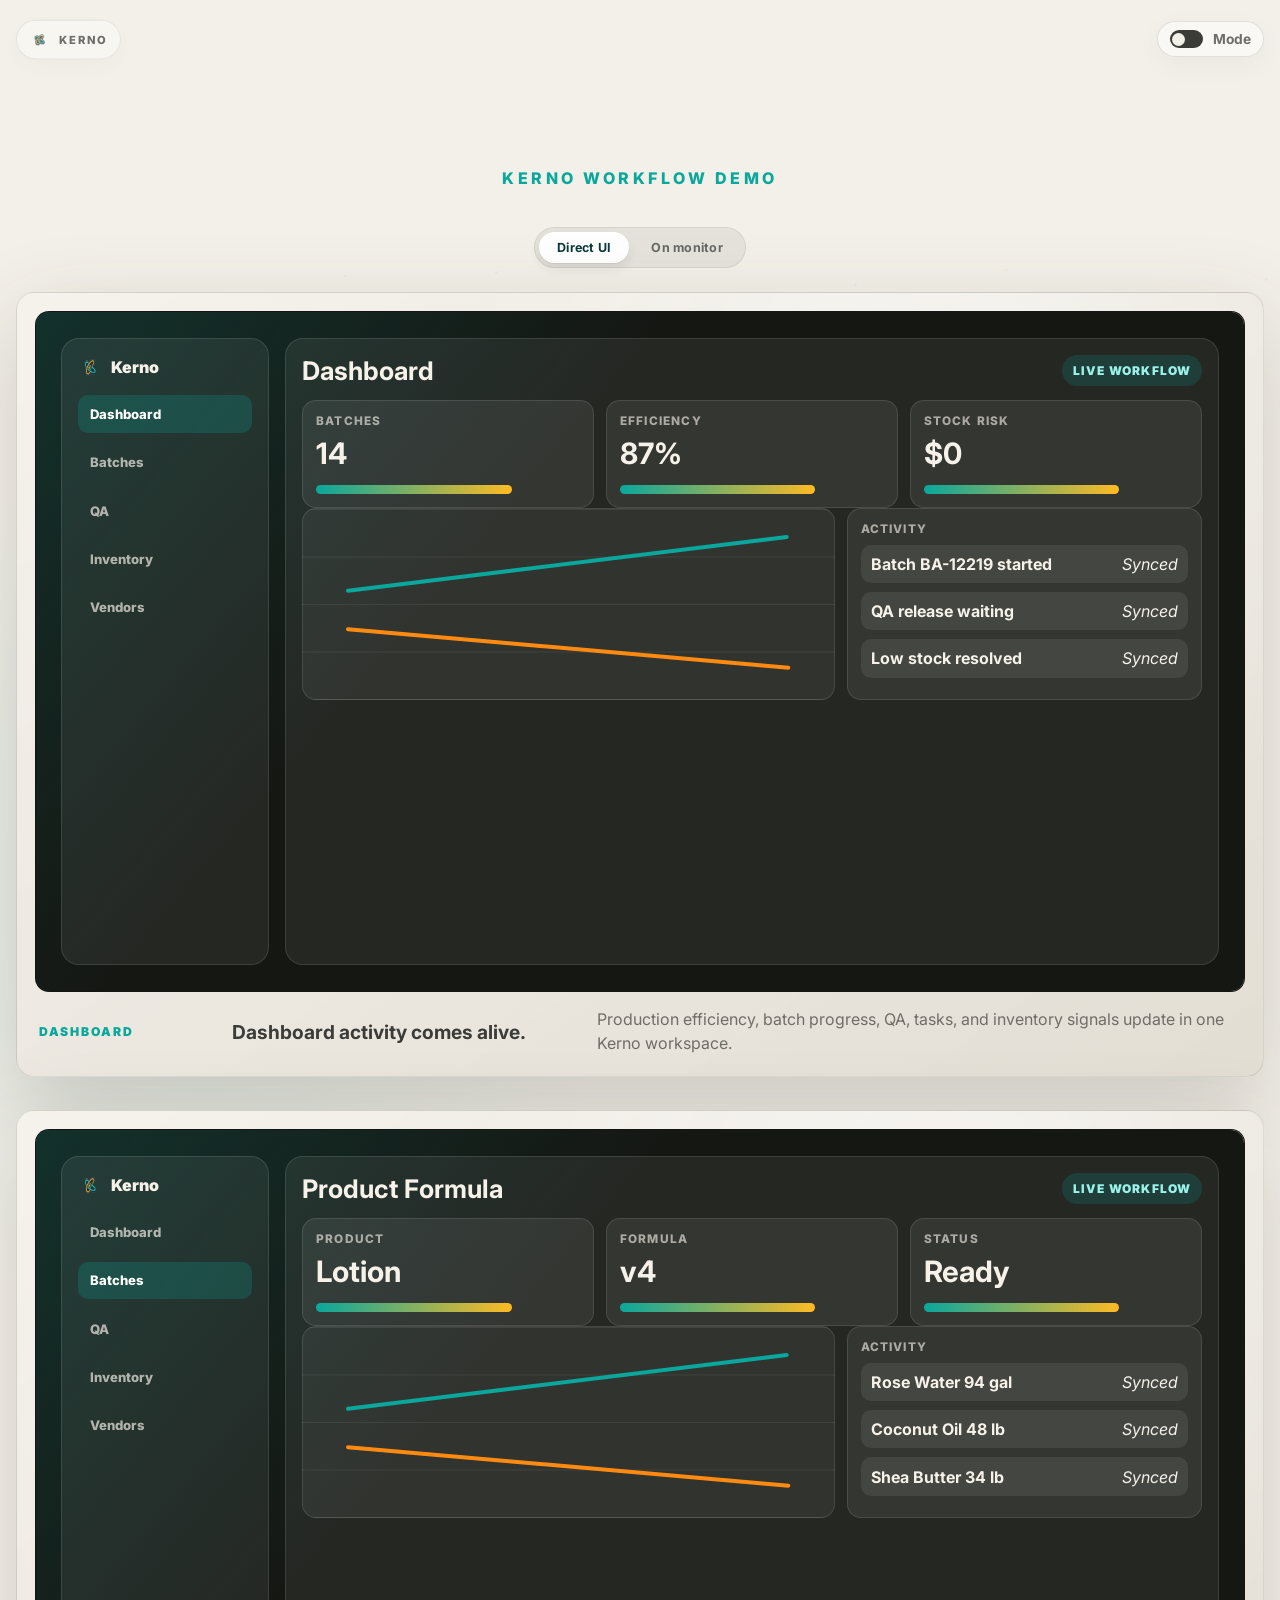
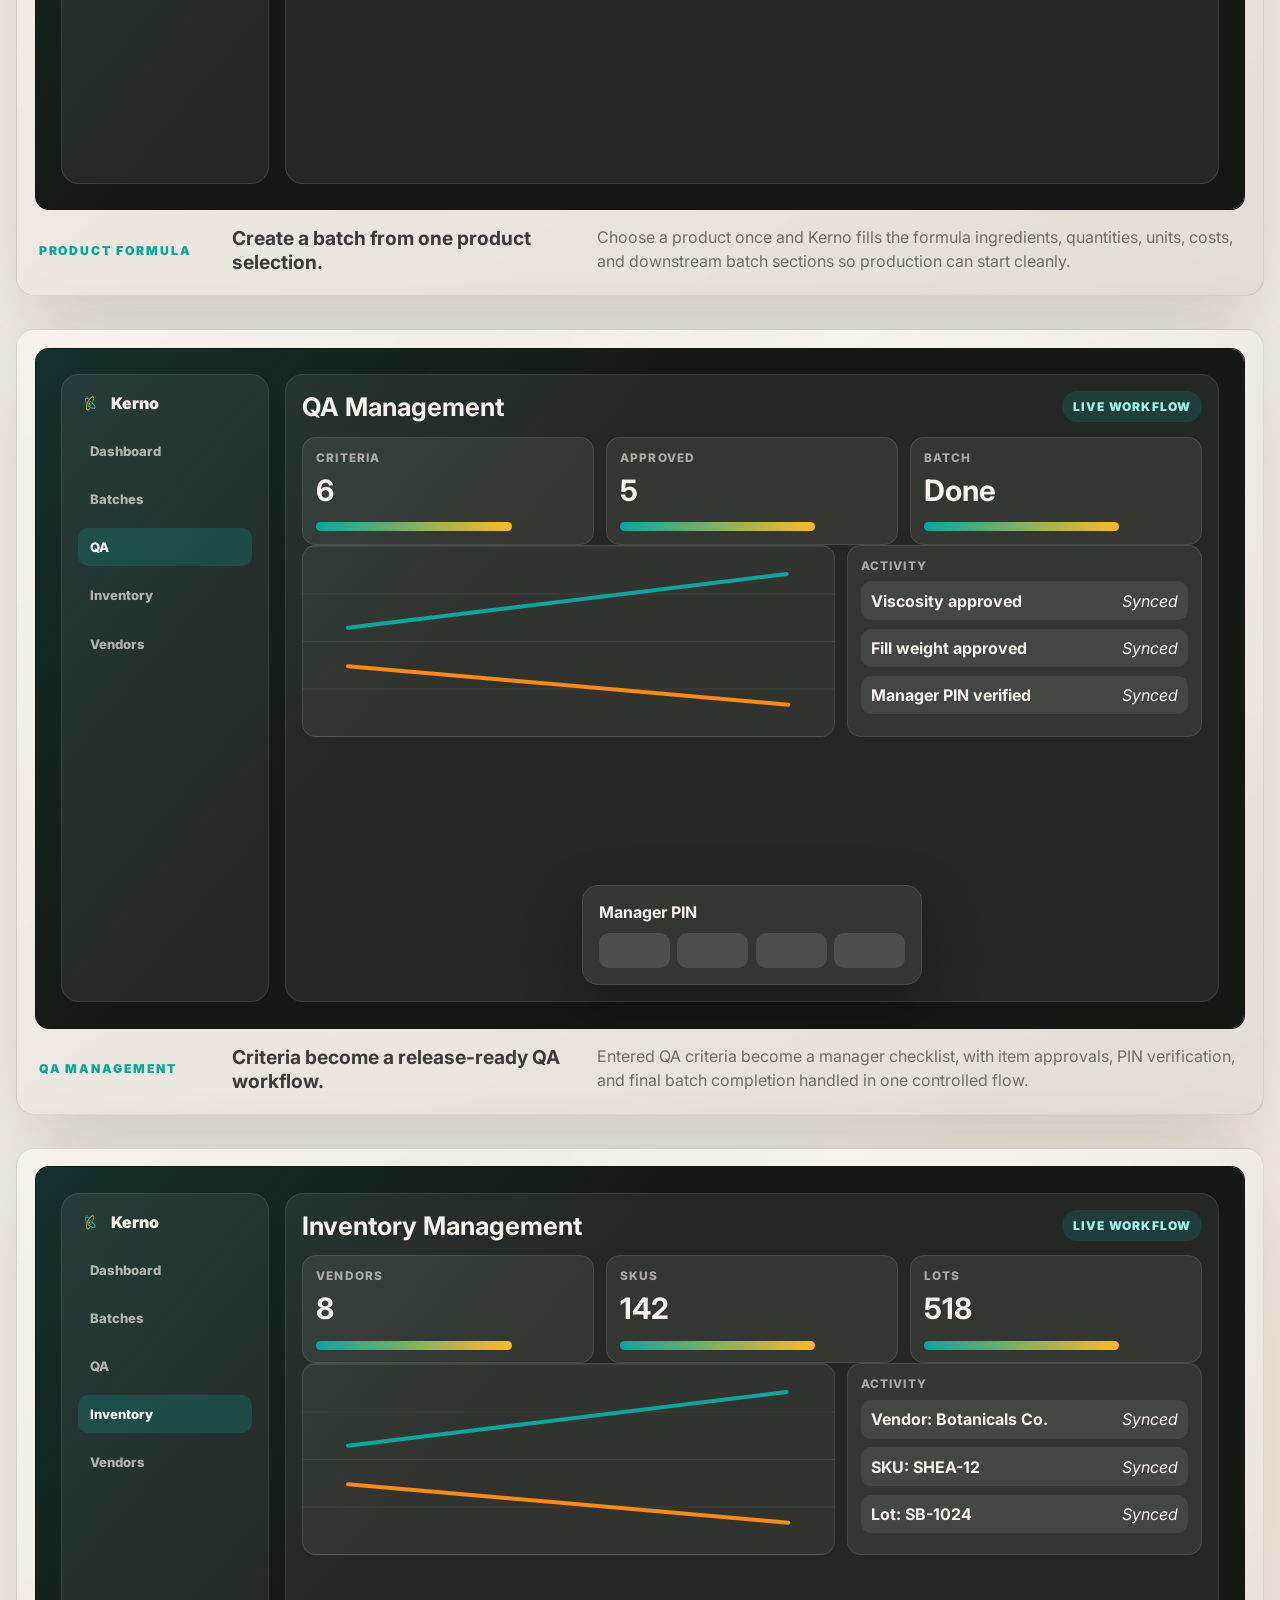
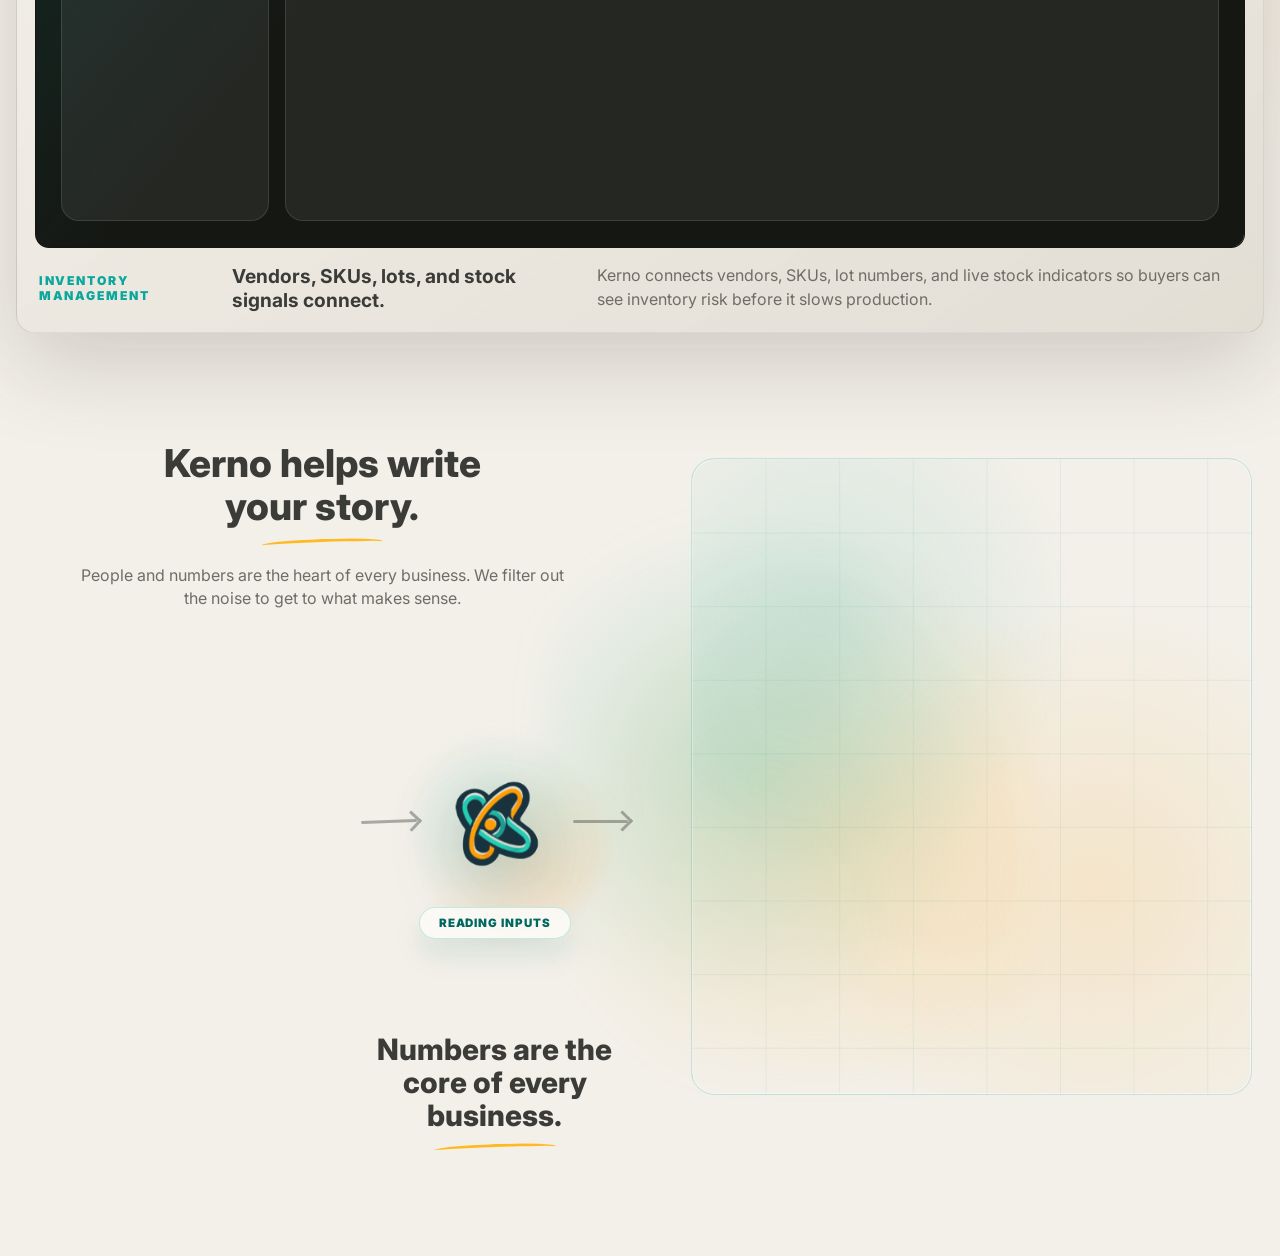
==== commit 4ad63b86: "Update Kerno preview assets" ====
--- a/index.html
+++ b/index.html
@@ -50,7 +50,7 @@
                 <video
                   class="workflow-video"
                   src="/assets/videos/kerno-dashboard-demo.mp4"
-                  poster="/assets/videos/kerno-dashboard-demo.svg"
+                  poster="/assets/videos/kerno-dashboard-poster.png"
                   autoplay
                   muted
                   loop
@@ -72,7 +72,7 @@
                 <video
                   class="workflow-video"
                   src="/assets/videos/kerno-product-formula-demo.mp4"
-                  poster="/assets/videos/kerno-product-formula-demo.svg"
+                  poster="/assets/videos/kerno-product-formula-poster.png"
                   autoplay
                   muted
                   loop
@@ -94,7 +94,7 @@
                 <video
                   class="workflow-video"
                   src="/assets/videos/kerno-qa-management-demo.mp4"
-                  poster="/assets/videos/kerno-qa-management-demo.svg"
+                  poster="/assets/videos/kerno-qa-management-poster.png"
                   autoplay
                   muted
                   loop
@@ -116,7 +116,7 @@
                 <video
                   class="workflow-video"
                   src="/assets/videos/kerno-inventory-management-demo.mp4"
-                  poster="/assets/videos/kerno-inventory-management-demo.svg"
+                  poster="/assets/videos/kerno-inventory-management-poster.png"
                   autoplay
                   muted
                   loop
@@ -276,5 +276,5 @@
     </main>
 
     <script type="module" src="/script.js"></script>
-  <!-- Cloudflare Pages Analytics --><script defer src='https://static.cloudflareinsights.com/beacon.min.js' data-cf-beacon='{"token": "b885cd24268b4ca9bf0bc2f19086f898"}'></script><!-- Cloudflare Pages Analytics --></body>
+  </body>
 </html>
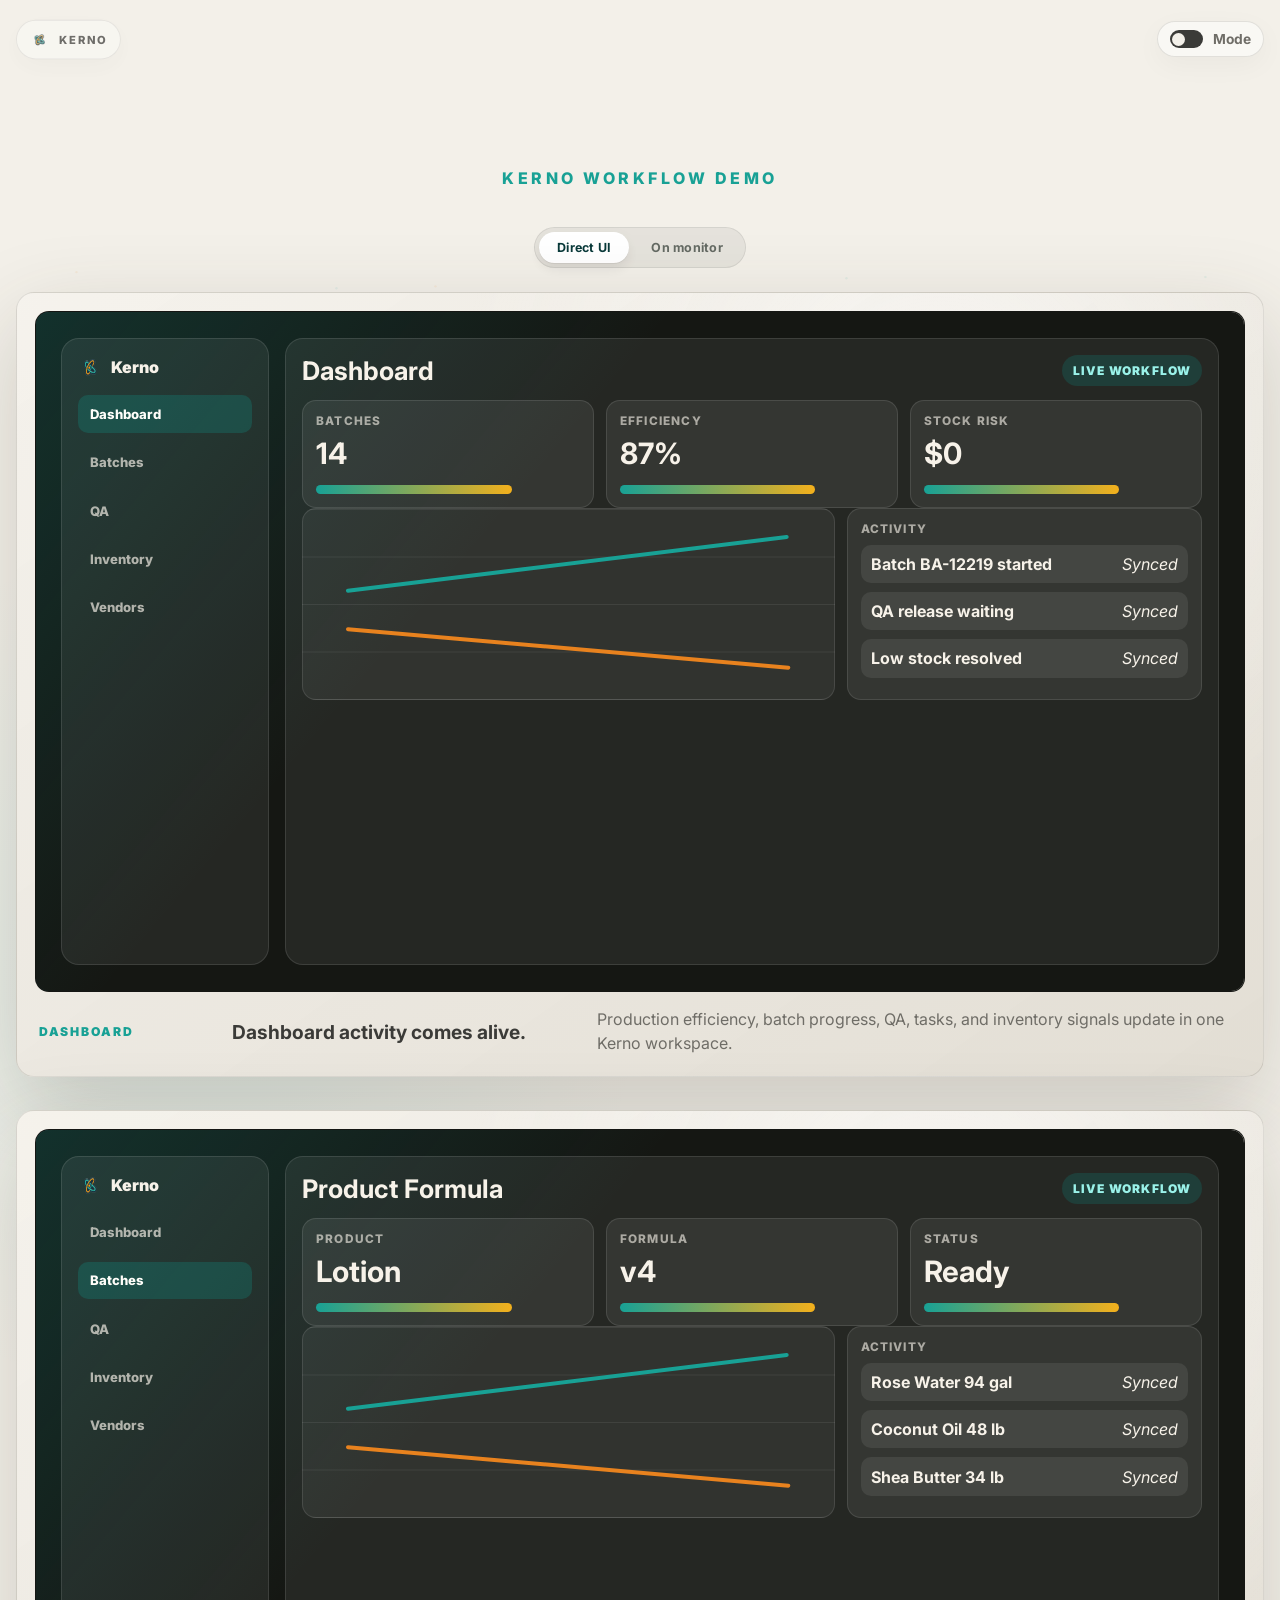
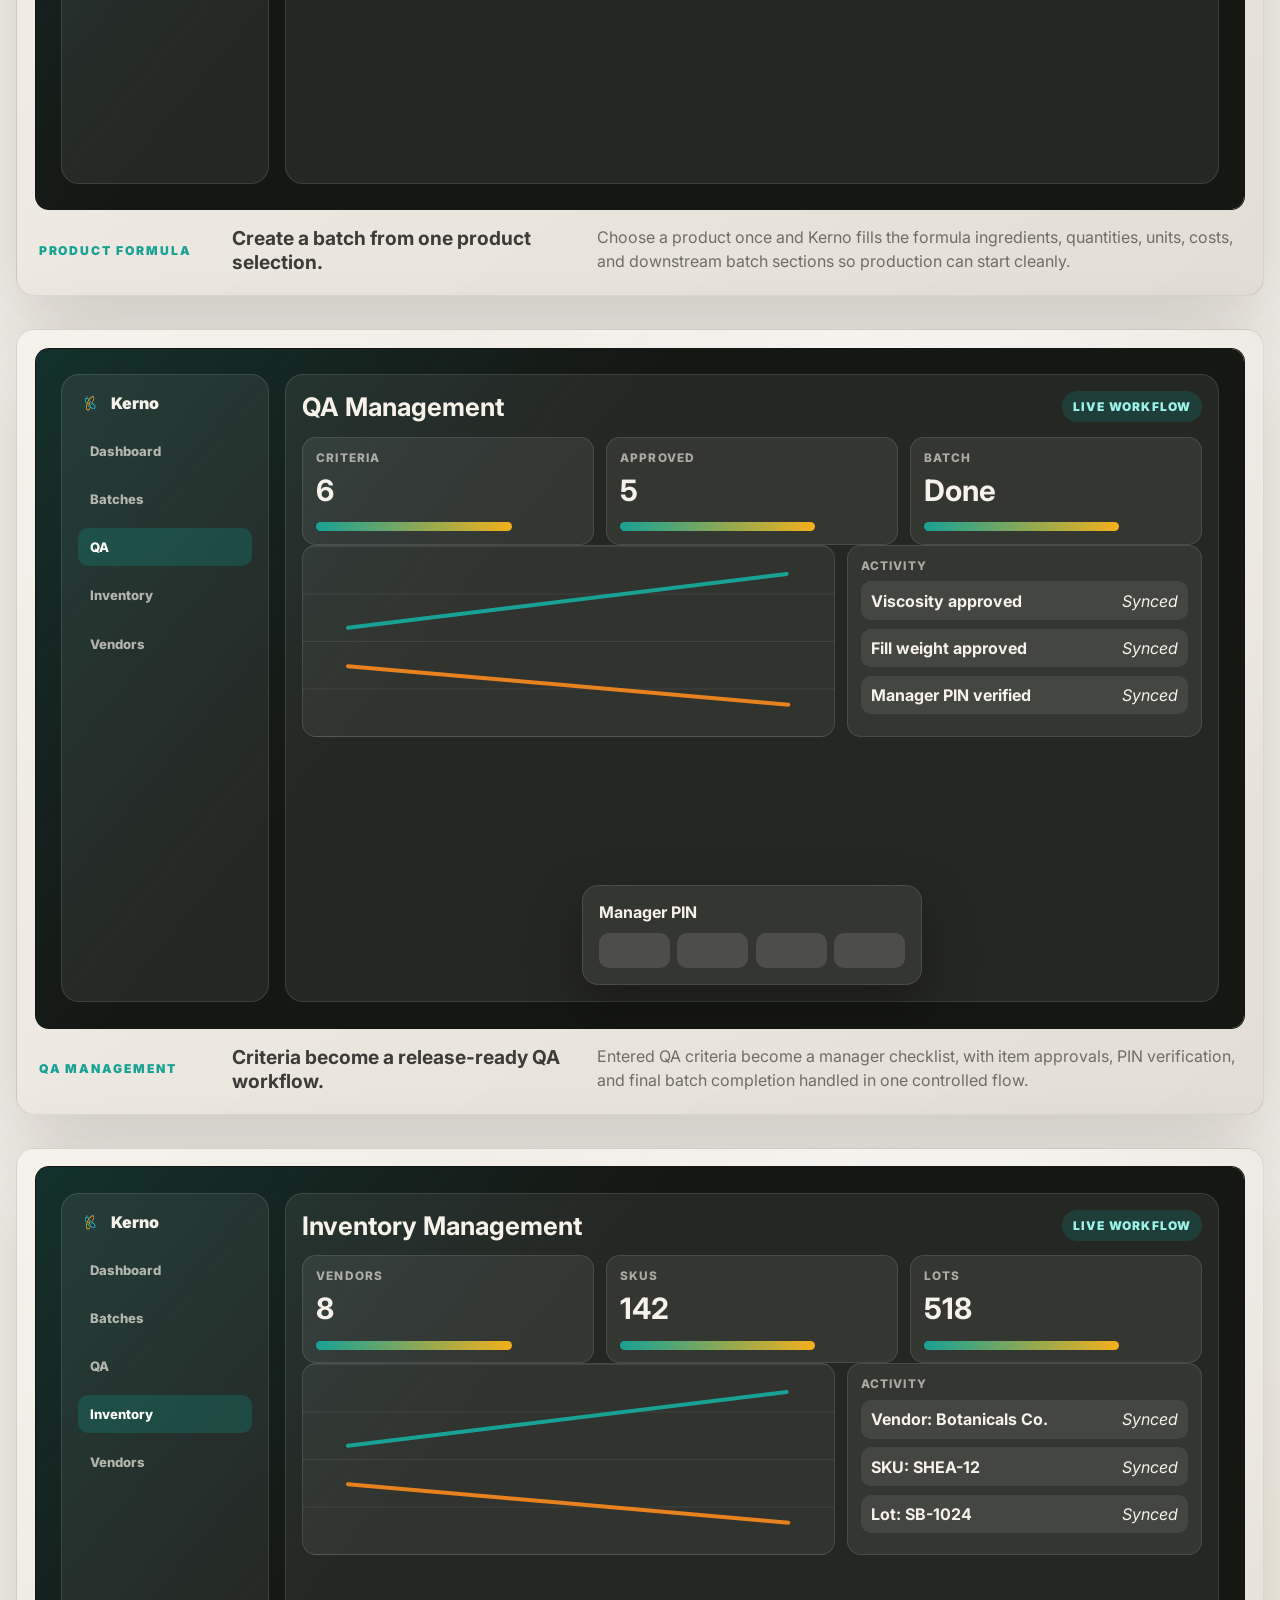
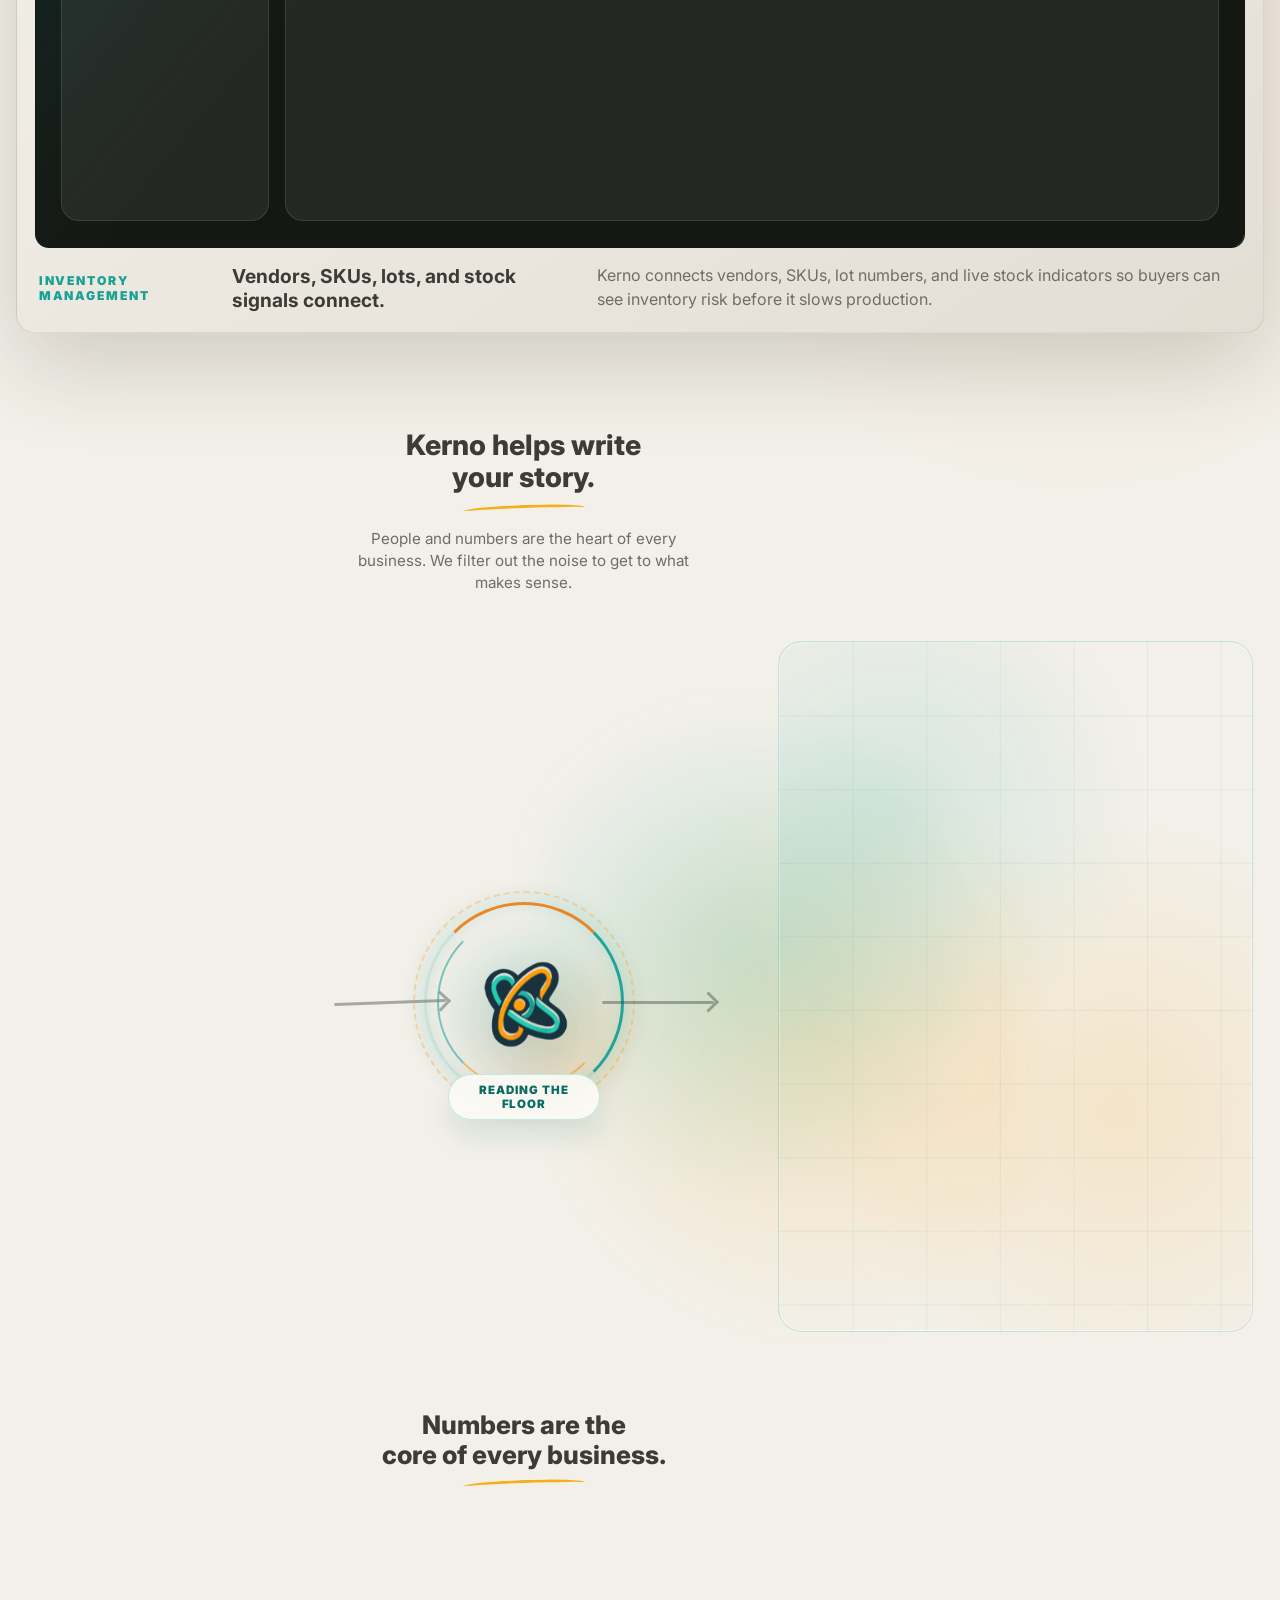
==== commit b611a679: "kerno: add OG/Twitter social-share meta + stronger description; preload=metadata on demo videos to c" ====
--- a/index.html
+++ b/index.html
@@ -3,8 +3,20 @@
   <head>
     <meta charset="utf-8" />
     <meta name="viewport" content="width=device-width, initial-scale=1" />
-    <meta name="description" content="Kerno workflow command center demo." />
+    <meta name="description" content="See Kerno in action — one command center for batches, inventory, QA, and production. Turn scattered notes and spreadsheets into a live operational dashboard." />
     <title>Kerno | Workflow Command Center Demo</title>
+
+    <!-- Social / link-share preview (Open Graph + Twitter) -->
+    <meta property="og:type" content="website" />
+    <meta property="og:title" content="Kerno — Your Workflow Command Center" />
+    <meta property="og:description" content="Batches, inventory, QA, and production in one live dashboard. Watch scattered notes and spreadsheets become clear, connected operations." />
+    <meta property="og:image" content="https://hustle-redesign-preview.pages.dev/assets/videos/kerno-dashboard-poster.png" />
+    <meta property="og:image:width" content="1280" />
+    <meta property="og:image:height" content="720" />
+    <meta name="twitter:card" content="summary_large_image" />
+    <meta name="twitter:title" content="Kerno — Your Workflow Command Center" />
+    <meta name="twitter:description" content="Batches, inventory, QA, and production in one live dashboard." />
+    <meta name="twitter:image" content="https://hustle-redesign-preview.pages.dev/assets/videos/kerno-dashboard-poster.png" />
     <link
       rel="icon"
       href='data:image/svg+xml,<svg xmlns="http://www.w3.org/2000/svg" viewBox="0 0 64 64"><rect width="64" height="64" rx="14" fill="%23009f93"/><path d="M18 17h28v8H27v8h16v8H27v12h-9z" fill="%23fffefa"/></svg>'
@@ -55,6 +67,7 @@
                   muted
                   loop
                   playsinline
+                  preload="metadata"
                 ></video>
                 <div class="video-fallback" data-fallback="dashboard" aria-hidden="true"></div>
               </div>
@@ -77,6 +90,7 @@
                   muted
                   loop
                   playsinline
+                  preload="metadata"
                 ></video>
                 <div class="video-fallback" data-fallback="formula" aria-hidden="true"></div>
               </div>
@@ -99,6 +113,7 @@
                   muted
                   loop
                   playsinline
+                  preload="metadata"
                 ></video>
                 <div class="video-fallback" data-fallback="qa" aria-hidden="true"></div>
               </div>
@@ -121,6 +136,7 @@
                   muted
                   loop
                   playsinline
+                  preload="metadata"
                 ></video>
                 <div class="video-fallback" data-fallback="inventory" aria-hidden="true"></div>
               </div>
--- a/styles.css
+++ b/styles.css
@@ -9,13 +9,15 @@
   --quiet: #aaa59b;
   --line: rgba(44, 43, 38, 0.12);
   --line-strong: rgba(44, 43, 38, 0.2);
-  --accent: #0aa79d;
-  --accent-dark: #00685f;
-  --orange: #ff8a12;
-  --yellow: #ffba23;
-  --blue: #176bc2;
-  --green: #03a95a;
-  --red: #ee120c;
+  /* Exact Kerno brand palette — sampled from the real app + NB Kerno Figma */
+  --accent: #18a195;        /* Kerno table-header / primary teal */
+  --accent-bright: #21c7b0; /* Kerno logo ring teal (glow/highlights) */
+  --accent-dark: #0c6b62;   /* Kerno "Create a Batch" button teal */
+  --orange: #e8821e;        /* Kerno "in progress" / batches orange */
+  --yellow: #f3b01c;        /* Kerno batch-rate bars / edit / value-at-risk gold */
+  --blue: #1f5fb0;          /* Kerno pending-QA / chart blue */
+  --green: #1aa85a;         /* Kerno completed / production-efficiency green */
+  --red: #df3b3b;           /* Kerno overdue / delete / critical red */
   --shadow: 0 22px 60px rgba(59, 55, 45, 0.14);
   --shadow-strong: 0 30px 90px rgba(58, 54, 45, 0.2);
   --radius: 18px;
@@ -1289,8 +1291,8 @@
   border-radius: 999px;
   vertical-align: middle;
 }
-.dashboard-legend .is-green::before { background: #0ba85c; }
-.dashboard-legend .is-orange::before { background: #ff8a12; }
+.dashboard-legend .is-green::before { background: #1aa85a; }
+.dashboard-legend .is-orange::before { background: #e8821e; }
 .dashboard-line-svg {
   width: 100%;
   height: 170px;
@@ -1300,16 +1302,16 @@
 .dashboard-line-fill {
   opacity: 0.16;
 }
-.dashboard-line-fill--green { fill: #0ba85c; }
-.dashboard-line-fill--orange { fill: #ff8a12; }
+.dashboard-line-fill--green { fill: #1aa85a; }
+.dashboard-line-fill--orange { fill: #e8821e; }
 .dashboard-line {
   fill: none;
   stroke-width: 4;
   stroke-linecap: round;
   stroke-linejoin: round;
 }
-.dashboard-line--green { stroke: #0ba85c; }
-.dashboard-line--orange { stroke: #ff8a12; }
+.dashboard-line--green { stroke: #1aa85a; }
+.dashboard-line--orange { stroke: #e8821e; }
 .dashboard-chart-labels {
   display: grid;
   grid-template-columns: repeat(7, minmax(0, 1fr));
@@ -1359,8 +1361,8 @@
 .dashboard-qa-bar:nth-child(1) span { background: #176bc2; }
 .dashboard-qa-bar:nth-child(2) span { background: #176bc2; }
 .dashboard-qa-bar:nth-child(3) span { background: #ee120c; }
-.dashboard-stock-bar:nth-child(1) span { background: #ff8a12; }
-.dashboard-stock-bar:nth-child(2) span { background: #0ba85c; }
+.dashboard-stock-bar:nth-child(1) span { background: #e8821e; }
+.dashboard-stock-bar:nth-child(2) span { background: #1aa85a; }
 .dashboard-stock-bar:nth-child(3) span { background: #ee120c; }
 .dashboard-stock-bar:nth-child(4) span { background: #ffba23; }
 .dashboard-qa-bar em,
@@ -1411,8 +1413,8 @@
 }
 .task-status-pill.is-gold { background: #ffba23; color: #805400; }
 .task-status-pill.is-blue { background: #176bc2; }
-.task-status-pill.is-orange { background: #ff8a12; }
-.task-status-pill.is-green { background: #0ba85c; }
+.task-status-pill.is-orange { background: #e8821e; }
+.task-status-pill.is-green { background: #1aa85a; }
 .dashboard-rank-list {
   display: grid;
   gap: 0.58rem;
@@ -1666,10 +1668,10 @@
   position: relative;
   min-height: 720px;
   display: grid;
-  grid-template-columns: minmax(260px, 0.72fr) minmax(250px, 0.58fr) minmax(560px, 1.35fr);
-  grid-template-rows: minmax(180px, auto) minmax(330px, 1fr) minmax(120px, auto);
+  grid-template-columns: minmax(240px, 0.7fr) minmax(360px, 0.9fr) minmax(520px, 1.25fr);
+  grid-template-rows: minmax(150px, auto) minmax(360px, 1fr) minmax(140px, auto);
   align-items: center;
-  gap: 0.8rem;
+  gap: 1rem 1.4rem;
   overflow: hidden;
 }
 .kerno-stage::before {
@@ -1683,28 +1685,29 @@
   pointer-events: none;
 }
 .kerno-copy-panel {
-  grid-column: 1 / 3;
+  grid-column: 2;
   grid-row: 1;
   align-self: end;
   justify-self: center;
-  max-width: 31rem;
+  max-width: 24rem;
   text-align: center;
-  z-index: 2;
+  z-index: 5;
+  pointer-events: none;
 }
 .kerno-copy-panel h2,
 .kerno-bottom-copy strong {
   margin: 0;
   color: var(--ink);
-  font-size: clamp(2.05rem, 3vw, 3.2rem);
-  line-height: 1.12;
+  font-size: clamp(1.65rem, 2.2vw, 2.35rem);
+  line-height: 1.14;
   font-weight: 800;
 }
 .kerno-copy-panel p {
-  max-width: 34rem;
-  margin: 1rem auto 0;
+  max-width: 22rem;
+  margin: 0.9rem auto 0;
   color: var(--muted);
-  font-size: clamp(1rem, 1.2vw, 1.22rem);
-  line-height: 1.42;
+  font-size: clamp(0.95rem, 1.05vw, 1.08rem);
+  line-height: 1.44;
 }
 .copy-swoosh {
   display: block;
@@ -1718,8 +1721,9 @@
 .manual-chaos {
   position: relative;
   grid-column: 1;
-  grid-row: 1 / 4;
-  min-height: 560px;
+  grid-row: 2;
+  min-height: 360px;
+  align-self: stretch;
   z-index: 3;
 }
 .sticky-note,
@@ -1942,13 +1946,33 @@
 }
 .processing-orbit {
   position: absolute;
-  inset: -16px;
+  inset: -22px;
   border-radius: 50%;
-  border: 2px solid rgba(10, 167, 157, 0.28);
+  border: 3px solid rgba(10, 167, 157, 0.18);
   border-top-color: var(--orange);
   border-right-color: var(--accent);
-  opacity: 0;
-  animation: processingOrbit var(--kerno-loop) linear infinite;
+  opacity: 0.95;
+  animation: processingOrbit 2.4s linear infinite;
+  box-shadow: 0 0 28px rgba(34, 167, 157, 0.22), inset 0 0 18px rgba(34, 167, 157, 0.14);
+}
+.processing-orbit::before {
+  content: "";
+  position: absolute;
+  inset: -14px;
+  border-radius: 50%;
+  border: 2px dashed rgba(255, 155, 26, 0.4);
+  opacity: 0.85;
+  animation: processingOrbitOuter 4.8s linear infinite reverse;
+}
+.processing-orbit::after {
+  content: "";
+  position: absolute;
+  inset: 10px;
+  border-radius: 50%;
+  border: 2px solid transparent;
+  border-bottom-color: rgba(255, 155, 26, 0.6);
+  border-left-color: rgba(34, 167, 157, 0.6);
+  animation: processingOrbitInner 1.6s linear infinite;
 }
 .kerno-logo {
   position: relative;
@@ -1982,8 +2006,9 @@
 .organized-output {
   position: relative;
   grid-column: 3;
-  grid-row: 1 / 4;
-  min-height: 660px;
+  grid-row: 2;
+  min-height: 460px;
+  align-self: stretch;
   z-index: 3;
 }
 .output-card,
@@ -2140,13 +2165,14 @@
   grid-row: 3;
   align-self: start;
   justify-self: center;
-  max-width: 18rem;
+  max-width: 22rem;
   text-align: center;
-  z-index: 2;
+  z-index: 5;
+  pointer-events: none;
 }
 .kerno-bottom-copy strong {
   display: block;
-  font-size: clamp(1.75rem, 2.3vw, 2.6rem);
+  font-size: clamp(1.5rem, 2vw, 2.05rem);
 }
 .kerno-flow[data-loop-phase="batch"] [data-output="batch"],
 .kerno-flow[data-loop-phase="stock"] [data-output="stock"],
@@ -2161,7 +2187,8 @@
 .kerno-dashboard-preview {
   position: relative;
   display: block;
-  min-height: 670px;
+  min-height: 460px;
+  height: 100%;
   border: 0;
   border-radius: 0;
   background: transparent;
@@ -2311,7 +2338,7 @@
 .dash-main {
   min-width: 0;
   position: relative;
-  min-height: 670px;
+  min-height: 460px;
   padding: 1.05rem;
   display: grid;
   grid-template-columns: repeat(12, minmax(0, 1fr));
@@ -2789,6 +2816,10 @@
 }
 .kerno-flow[data-loop-phase^="process"] .processing-orbit {
   opacity: 1;
+  border-color: rgba(10, 167, 157, 0.32);
+  border-top-color: var(--orange);
+  border-right-color: var(--accent);
+  box-shadow: 0 0 38px rgba(34, 167, 157, 0.35), inset 0 0 22px rgba(34, 167, 157, 0.2);
 }
 
 @keyframes noteDrift {
@@ -2800,112 +2831,36 @@
   to { margin-top: 6px; }
 }
 @keyframes funnelToken {
-  0%, 5.2%, 95.8%, 100% { opacity: 1; translate: 0 0; scale: 1; rotate: 0deg; }
-  6.8% {
-    opacity: 1;
-    translate: 1.2vw -0.7vh;
-    scale: 1.02;
-    rotate: 4deg;
-  }
-  9.8% {
-    opacity: 0.96;
-    translate: 24vw -2.5vh;
-    scale: 0.68;
-    rotate: 11deg;
-  }
-  11.8%, 94.2% {
-    opacity: 0;
-    translate: 39vw -4vh;
-    scale: 0.18;
-    rotate: 18deg;
-  }
-  97.6% {
-    opacity: 0.58;
-    translate: 0.8vw -0.5vh;
-    scale: 0.88;
-    rotate: 6deg;
-  }
+  0%, 5% { opacity: 1; translate: 0 0; scale: 1; rotate: 0deg; }
+  7% { opacity: 1; translate: 1.2vw -0.7vh; scale: 1.02; rotate: 4deg; }
+  10% { opacity: 0.9; translate: 24vw -2.5vh; scale: 0.68; rotate: 11deg; }
+  12%, 26% { opacity: 0; translate: 39vw -4vh; scale: 0.18; rotate: 18deg; }
+  30% { opacity: 0.5; translate: 0.8vw -0.5vh; scale: 0.88; rotate: 6deg; }
+  34%, 100% { opacity: 1; translate: 0 0; scale: 1; rotate: 0deg; }
 }
 @keyframes funnelTokenBatchNote {
-  0%, 22.8%, 95.4%, 100% { opacity: 1; translate: 0 0; scale: 1; rotate: 0deg; }
-  24.8% {
-    opacity: 1;
-    translate: 0.9vw -1.1vh;
-    scale: 1.02;
-    rotate: -4deg;
-  }
-  28.6% {
-    opacity: 0.96;
-    translate: 16vw -12vh;
-    scale: 0.66;
-    rotate: -10deg;
-  }
-  30.8%, 94% {
-    opacity: 0;
-    translate: 25vw -18vh;
-    scale: 0.18;
-    rotate: -18deg;
-  }
-  97% {
-    opacity: 0.56;
-    translate: 0.7vw -1vh;
-    scale: 0.88;
-    rotate: -6deg;
-  }
+  0%, 23% { opacity: 1; translate: 0 0; scale: 1; rotate: 0deg; }
+  25% { opacity: 1; translate: 0.9vw -1.1vh; scale: 1.02; rotate: -4deg; }
+  29% { opacity: 0.9; translate: 16vw -12vh; scale: 0.66; rotate: -10deg; }
+  31%, 48% { opacity: 0; translate: 25vw -18vh; scale: 0.18; rotate: -18deg; }
+  52% { opacity: 0.5; translate: 0.7vw -1vh; scale: 0.88; rotate: -6deg; }
+  56%, 100% { opacity: 1; translate: 0 0; scale: 1; rotate: 0deg; }
 }
 @keyframes funnelTokenBatchSheet {
-  0%, 29.8%, 95.2%, 100% { opacity: 1; translate: 0 0; scale: 1; rotate: 0deg; }
-  31.4% {
-    opacity: 1;
-    translate: 0.8vw -0.2vh;
-    scale: 1.02;
-    rotate: -3deg;
-  }
-  34.6% {
-    opacity: 0.96;
-    translate: 10vw -0.2vh;
-    scale: 0.66;
-    rotate: -8deg;
-  }
-  36.8%, 93.8% {
-    opacity: 0;
-    translate: 18vw 0vh;
-    scale: 0.18;
-    rotate: -16deg;
-  }
-  96.8% {
-    opacity: 0.56;
-    translate: 0.6vw -0.3vh;
-    scale: 0.88;
-    rotate: -5deg;
-  }
+  0%, 30% { opacity: 1; translate: 0 0; scale: 1; rotate: 0deg; }
+  32% { opacity: 1; translate: 0.8vw -0.2vh; scale: 1.02; rotate: -3deg; }
+  35% { opacity: 0.9; translate: 10vw -0.2vh; scale: 0.66; rotate: -8deg; }
+  37%, 54% { opacity: 0; translate: 18vw 0vh; scale: 0.18; rotate: -16deg; }
+  58% { opacity: 0.5; translate: 0.6vw -0.3vh; scale: 0.88; rotate: -5deg; }
+  62%, 100% { opacity: 1; translate: 0 0; scale: 1; rotate: 0deg; }
 }
 @keyframes funnelTokenVendorNote {
-  0%, 48.8%, 95%, 100% { opacity: 1; translate: 0 0; scale: 1; rotate: 0deg; }
-  50.4% {
-    opacity: 1;
-    translate: 0.8vw -1vh;
-    scale: 1.02;
-    rotate: 4deg;
-  }
-  53.2% {
-    opacity: 0.96;
-    translate: 14vw -20vh;
-    scale: 0.66;
-    rotate: 10deg;
-  }
-  55.6%, 93.6% {
-    opacity: 0;
-    translate: 23vw -34vh;
-    scale: 0.18;
-    rotate: 18deg;
-  }
-  96.6% {
-    opacity: 0.58;
-    translate: 0.6vw -0.8vh;
-    scale: 0.88;
-    rotate: 6deg;
-  }
+  0%, 49% { opacity: 1; translate: 0 0; scale: 1; rotate: 0deg; }
+  51% { opacity: 1; translate: 0.8vw -1vh; scale: 1.02; rotate: 4deg; }
+  54% { opacity: 0.9; translate: 14vw -20vh; scale: 0.66; rotate: 10deg; }
+  56%, 72% { opacity: 0; translate: 23vw -34vh; scale: 0.18; rotate: 18deg; }
+  76% { opacity: 0.5; translate: 0.6vw -0.8vh; scale: 0.88; rotate: 6deg; }
+  80%, 100% { opacity: 1; translate: 0 0; scale: 1; rotate: 0deg; }
 }
 @keyframes coreGlow {
   0%, 11%, 30%, 41%, 59%, 70%, 100% { opacity: 0.48; transform: scale(0.98); }
@@ -2913,9 +2868,16 @@
   23%, 54%, 83% { opacity: 0.68; transform: scale(1.02); }
 }
 @keyframes processingOrbit {
-  0%, 11%, 30%, 41%, 59%, 70%, 100% { opacity: 0; transform: rotate(0deg) scale(0.92); }
-  16%, 47%, 76% { opacity: 1; transform: rotate(230deg) scale(1); }
-  23%, 54%, 83% { opacity: 0; transform: rotate(360deg) scale(1.08); }
+  from { transform: rotate(0deg); }
+  to { transform: rotate(360deg); }
+}
+@keyframes processingOrbitOuter {
+  from { transform: rotate(0deg); }
+  to { transform: rotate(360deg); }
+}
+@keyframes processingOrbitInner {
+  from { transform: rotate(0deg); }
+  to { transform: rotate(-360deg); }
 }
 @keyframes logoBreathe {
   0%, 11%, 30%, 41%, 59%, 70%, 100% { transform: scale(1); }
